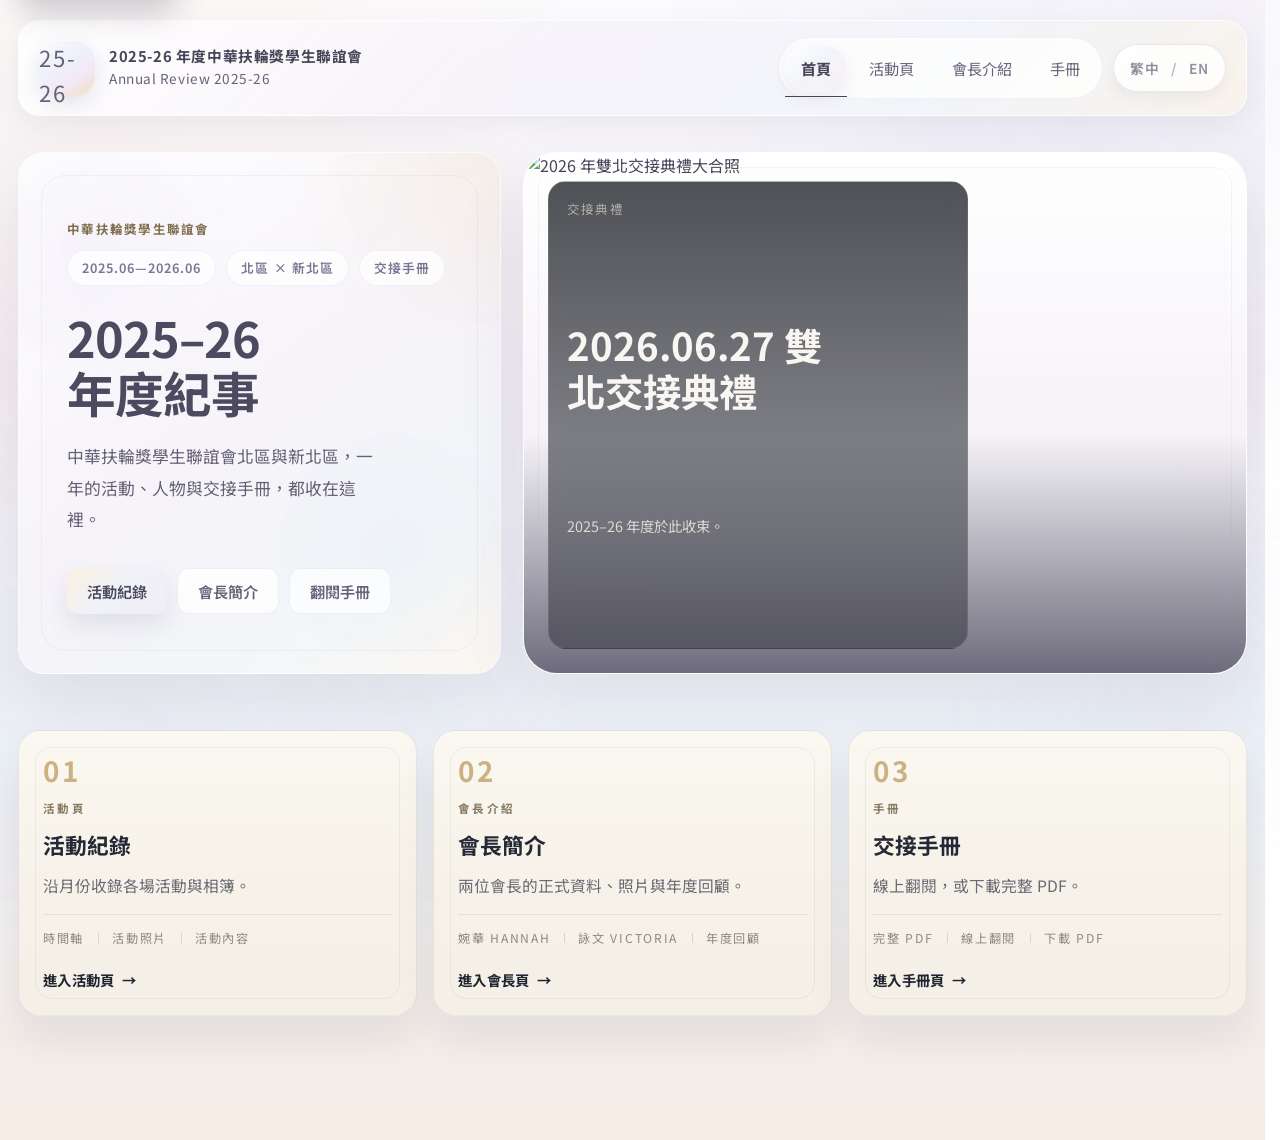
==== rotary-25-26/index.html @ 8c2d4985 "Unify Rotary site typography" ====
<!doctype html>
<html lang="zh-Hant">
  <head>
    <meta charset="utf-8" />
    <!-- Google tag (gtag.js) -->
    <script async src="https://www.googletagmanager.com/gtag/js?id=G-W4T1NHPQ9T"></script>
    <script>
      window.dataLayer = window.dataLayer || [];
      function gtag() {
        dataLayer.push(arguments);
      }
      gtag("js", new Date());
      gtag("config", "G-W4T1NHPQ9T");
    </script>
    <meta name="viewport" content="width=device-width, initial-scale=1" />
    <meta name="theme-color" content="#f7f4fe" />
    <title data-i18n="meta.home.title">25-26 年度紀事｜首頁</title>
    <meta
      name="description"
      content="收錄 2025-26 年度活動、會長資料與交接典禮手冊。"
      data-i18n-attr="content:meta.home.description"
    />
    <link rel="canonical" href="https://victoriac1122.github.io/rotary-25-26/" />
    <link rel="icon" type="image/png" sizes="64x64" href="../favicon/favicon64.png" />
    <meta property="og:type" content="website" />
    <meta property="og:title" content="2025-26 年度中華扶輪獎學生聯誼會" />
    <meta property="og:description" content="收錄 2025-26 年度活動、會長資料與交接典禮手冊。" />
    <meta property="og:url" content="https://victoriac1122.github.io/rotary-25-26/" />
    <meta property="og:image" content="https://victoriac1122.github.io/rotary-25-26/assets/photos/june-2026-handover-group-photo.jpg" />
    <meta property="og:image:alt" content="2026 年雙北交接典禮大合照" />
    <meta name="twitter:card" content="summary_large_image" />
    <link rel="preconnect" href="https://fonts.googleapis.com" />
    <link rel="preconnect" href="https://fonts.gstatic.com" crossorigin />
    <link
      href="https://fonts.googleapis.com/css2?family=Noto+Sans+TC:wght@400;500;600;700;800&amp;display=swap"
      rel="stylesheet"
    />
    <link rel="stylesheet" href="styles.css" />
  </head>
  <body class="page-home">
    <a class="skip-link" href="#top" data-i18n="common.skipLink">直接前往主要內容</a>
    <div class="page-aura page-aura-left" aria-hidden="true"></div>
    <div class="page-aura page-aura-right" aria-hidden="true"></div>
    <div class="page-gridline" aria-hidden="true"></div>

    <div class="page-shell">
      <header class="topbar">
        <a class="brand" href="index.html">
          <span class="brand-mark">25-26</span>
          <span class="brand-copy brand-copy--home">
            <strong data-i18n="home.brand.title">2025-26 年度中華扶輪獎學生聯誼會</strong>
            <span data-i18n="home.brand.subtitle">Annual Review 2025-26</span>
          </span>
        </a>

        <div class="topbar-actions">
          <nav class="topbar-nav" aria-label="頁面導覽" data-i18n-attr="aria-label:common.nav.aria">
            <a href="index.html" aria-current="page" data-i18n="common.nav.home">首頁</a>
            <a href="activities/" data-i18n="common.nav.activities">活動頁</a>
            <a href="leaders/" data-i18n="common.nav.leaders">會長介紹</a>
            <a href="handbook/" data-i18n="common.nav.handbook">手冊</a>
          </nav>

          <button class="lang-toggle" type="button" data-language-toggle>
            <span class="lang-toggle-option" data-language-option="zh-TW" data-i18n="common.language.zhShort">
              繁中
            </span>
            <span class="lang-toggle-divider" aria-hidden="true">/</span>
            <span class="lang-toggle-option" data-language-option="en" data-i18n="common.language.enShort">
              EN
            </span>
          </button>
        </div>
      </header>

      <main id="top" class="page-main" tabindex="-1">
        <section class="hero hero--home">
          <div class="hero-copy">
            <p class="eyebrow" data-i18n="home.hero.eyebrow">中華扶輪獎學生聯誼會</p>
            <div class="home-hero-meta" aria-label="首頁摘要" data-i18n-attr="aria-label:home.hero.metaAria">
              <span data-i18n="home.hero.meta.range">2025.06—2026.06</span>
              <span data-i18n="home.hero.meta.pages">北區 × 新北區</span>
              <span data-i18n="home.hero.meta.handbook">交接手冊</span>
            </div>
            <h1 data-i18n="home.hero.title">2025–26 年度紀事</h1>
            <p class="hero-text" data-i18n-html="home.hero.textHtml">
              中華扶輪獎學生聯誼會北區與新北區，一年的活動、人物與交接手冊，都收在這裡。
            </p>

            <div class="hero-actions" aria-label="快速入口" data-i18n-attr="aria-label:home.hero.actionsAria">
              <a class="hero-action hero-action-primary" href="activities/" data-i18n="home.hero.actions.primary">
                活動紀錄
              </a>
              <a class="hero-action hero-action-secondary" href="leaders/" data-i18n="home.hero.actions.secondary">
                會長簡介
              </a>
              <a class="hero-action hero-action-secondary" href="handbook/" data-i18n="home.hero.actions.handbook">
                翻閱手冊
              </a>
            </div>
          </div>

          <div class="home-feature">
            <div class="page-feature-card home-feature-card">
              <div class="home-feature-links" aria-label="首頁入口" data-i18n-attr="aria-label:home.feature.navAria">
                <a href="activities/" data-i18n="home.feature.activities">活動紀錄</a>
                <a href="leaders/" data-i18n="home.feature.leaders">會長簡介</a>
                <a href="handbook/" data-i18n="home.feature.handbook">交接手冊</a>
              </div>
              <img
                src="assets/photos/june-2026-handover-group-photo.jpg"
                width="1800"
                height="1199"
                alt="2026 年雙北交接典禮大合照"
                data-i18n-attr="alt:home.feature.alt"
                fetchpriority="high"
                decoding="async"
              />
              <div class="page-feature-copy home-feature-copy">
                <span data-i18n="home.feature.label">交接典禮</span>
                <strong data-i18n="home.feature.title">2026.06.27 雙北交接典禮</strong>
                <p data-i18n="home.feature.text">2025–26 年度於此收束。</p>
              </div>
            </div>
          </div>
        </section>

        <section
          class="portal-section portal-section--home"
          aria-label="首頁主要入口"
          data-i18n-attr="aria-label:home.portal.aria"
        >
          <div class="portal-grid">
            <a class="portal-card portal-card--home-minimal" href="activities/">
              <div class="portal-body">
                <span class="portal-index" aria-hidden="true">01</span>
                <span class="portal-kicker" data-i18n="home.portal.activities.kicker">活動頁</span>
                <h2 class="portal-title" data-i18n="home.portal.activities.title">活動紀錄</h2>
                <p data-i18n="home.portal.activities.body">沿月份收錄各場活動與相簿。</p>
                <div class="portal-meta">
                  <span data-i18n="home.portal.activities.metaTimeline">時間軸</span>
                  <span data-i18n="home.portal.activities.metaPhotos">活動照片</span>
                  <span data-i18n="home.portal.activities.metaMobile">活動內容</span>
                </div>
                <span class="portal-cta" data-i18n="home.portal.activities.cta">進入活動頁</span>
              </div>
            </a>

            <a class="portal-card portal-card--home-minimal" href="leaders/">
              <div class="portal-body">
                <span class="portal-index" aria-hidden="true">02</span>
                <span class="portal-kicker" data-i18n="home.portal.leaders.kicker">會長介紹</span>
                <h2 class="portal-title" data-i18n="home.portal.leaders.title">會長簡介</h2>
                <p data-i18n="home.portal.leaders.body">兩位會長的正式資料、照片與年度回顧。</p>
                <div class="portal-meta">
                  <span data-i18n="home.portal.leaders.metaHannah">婉華 Hannah</span>
                  <span data-i18n="home.portal.leaders.metaVictoria">詠文 Victoria</span>
                  <span data-i18n="home.portal.leaders.metaReview">年度回顧</span>
                </div>
                <span class="portal-cta" data-i18n="home.portal.leaders.cta">進入會長頁</span>
              </div>
            </a>

            <a class="portal-card portal-card--home-minimal" href="handbook/">
              <div class="portal-body">
                <span class="portal-index" aria-hidden="true">03</span>
                <span class="portal-kicker" data-i18n="home.portal.handbook.kicker">手冊</span>
                <h2 class="portal-title" data-i18n="home.portal.handbook.title">交接手冊</h2>
                <p data-i18n="home.portal.handbook.body">線上翻閱，或下載完整 PDF。</p>
                <div class="portal-meta">
                  <span data-i18n="home.portal.handbook.metaPdf">完整 PDF</span>
                  <span data-i18n="home.portal.handbook.metaView">線上翻閱</span>
                  <span data-i18n="home.portal.handbook.metaDownload">下載 PDF</span>
                </div>
                <span class="portal-cta" data-i18n="home.portal.handbook.cta">進入手冊頁</span>
              </div>
            </a>
          </div>
        </section>
      </main>
    </div>

    <script src="i18n-data.js"></script>
    <script src="i18n.js"></script>
  </body>
</html>
---- rotary-25-26/styles.css ----
:root {
  --bg: #f7f4f7;
  --bg-deep: #454153;
  --paper: #fbfafc;
  --paper-strong: #ffffff;
  --ink: #474457;
  --ink-soft: #67647a;
  --ink-faint: #777285;
  --line: rgba(83, 79, 109, 0.08);
  --line-strong: rgba(83, 79, 109, 0.14);
  --gold: #cfbb97;
  --gold-ink: #826f50;
  --gold-soft: rgba(207, 187, 151, 0.12);
  --navy: #8089b6;
  --pine: #c6cdea;
  --rose: #e4cfd7;
  --plum: #9f96c6;
  --plum-soft: rgba(159, 150, 198, 0.12);
  --shadow-xl: 0 28px 70px rgba(76, 72, 98, 0.1);
  --shadow-lg: 0 18px 40px rgba(76, 72, 98, 0.08);
  --shadow-md: 0 12px 24px rgba(76, 72, 98, 0.06);
  --shadow-hover: 0 22px 52px rgba(76, 72, 98, 0.12);
  --focus-ring: 0 0 0 3px rgba(255, 255, 255, 0.94), 0 0 0 6px rgba(159, 150, 198, 0.22);
  --radius-2xl: 34px;
  --radius-xl: 28px;
  --radius-lg: 22px;
  --radius-md: 16px;
  --content-width: min(1240px, calc(100vw - clamp(28px, 4vw, 72px)));
  --detail-accent: #c4b0db;
  --sage-soft: #edf4ff;
  --sage: #b9c8ee;
  --mist: #f6f0ff;
  --champagne: #faefdf;
  --champagne-strong: #e7d09e;
  --slate-soft: #ece8f6;
  --touch-target: 48px;
  --font-site: "Noto Sans TC", "PingFang TC", "Microsoft JhengHei", sans-serif;
}

*,
*::before,
*::after {
  box-sizing: border-box;
}

html {
  scroll-behavior: smooth;
  scroll-padding-top: 132px;
  -webkit-text-size-adjust: 100%;
  overflow-x: clip;
  scrollbar-gutter: stable;
}

body {
  margin: 0;
  font-family: var(--font-site);
  line-height: 1.6;
  color: var(--ink);
  background:
    radial-gradient(circle at 10% 12%, rgba(245, 223, 190, 0.2), transparent 28%),
    radial-gradient(circle at 82% 16%, rgba(218, 228, 246, 0.22), transparent 26%),
    radial-gradient(circle at 74% 76%, rgba(238, 220, 230, 0.14), transparent 28%),
    linear-gradient(180deg, #fcfbfd 0%, #f5f2f9 38%, #eff2f8 72%, #f8efe7 100%);
  min-height: 100vh;
  overflow-x: hidden;
  text-rendering: optimizeLegibility;
}

body::before {
  content: "";
  position: fixed;
  inset: 0;
  pointer-events: none;
  background:
    linear-gradient(rgba(255, 255, 255, 0.28), rgba(255, 255, 255, 0)),
    radial-gradient(circle at 18% 14%, rgba(255, 255, 255, 0.28), transparent 18%),
    radial-gradient(circle at 82% 18%, rgba(255, 247, 222, 0.18), transparent 18%),
    repeating-linear-gradient(
      90deg,
      rgba(255, 255, 255, 0) 0,
      rgba(255, 255, 255, 0) 87px,
      rgba(167, 158, 210, 0.028) 88px
    ),
    repeating-linear-gradient(
      0deg,
      rgba(255, 255, 255, 0) 0,
      rgba(255, 255, 255, 0) 119px,
      rgba(233, 209, 169, 0.02) 120px
    );
  mix-blend-mode: soft-light;
  opacity: 0.62;
}

body::after {
  content: "";
  position: fixed;
  inset: 0;
  pointer-events: none;
  background:
    radial-gradient(circle at 100% 0%, rgba(159, 150, 198, 0.08), transparent 42%),
    radial-gradient(circle at 0% 100%, rgba(230, 206, 216, 0.08), transparent 42%);
  opacity: 0.78;
}

body.modal-open {
  overflow: hidden;
}

body.page-home {
  background:
    radial-gradient(circle at 9% 8%, rgba(245, 225, 197, 0.18), transparent 30%),
    radial-gradient(circle at 82% 16%, rgba(209, 220, 245, 0.18), transparent 26%),
    linear-gradient(180deg, #fbf9fc 0%, #f3eff7 34%, #edf2f8 66%, #f6ece5 100%);
}

body.page-activities {
  background:
    radial-gradient(circle at 9% 8%, rgba(245, 225, 197, 0.18), transparent 30%),
    radial-gradient(circle at 82% 16%, rgba(209, 220, 245, 0.18), transparent 26%),
    linear-gradient(180deg, #fbf9fc 0%, #f3eff7 34%, #edf2f8 66%, #f6ece5 100%);
}

body.page-leaders {
  background:
    radial-gradient(circle at 12% 12%, rgba(245, 226, 198, 0.18), transparent 30%),
    radial-gradient(circle at 86% 18%, rgba(221, 214, 245, 0.18), transparent 28%),
    linear-gradient(180deg, #fcfbfd 0%, #f3f0f7 40%, #eef4f8 70%, #f7eee7 100%);
}

body.page-handbook {
  background:
    radial-gradient(circle at 12% 10%, rgba(244, 223, 191, 0.16), transparent 28%),
    radial-gradient(circle at 84% 16%, rgba(214, 224, 242, 0.18), transparent 26%),
    linear-gradient(180deg, #fcfbfc 0%, #f4f1f7 40%, #eef2f7 72%, #f6ede5 100%);
}

body.page-home .page-aura-left {
  background: radial-gradient(circle, rgba(233, 207, 174, 0.22), transparent 68%);
}

body.page-home .page-aura-right {
  background: radial-gradient(circle, rgba(194, 203, 235, 0.2), transparent 70%);
}

body.page-home::before {
  background:
    linear-gradient(rgba(255, 255, 255, 0.28), rgba(255, 255, 255, 0)),
    radial-gradient(circle at 18% 14%, rgba(255, 255, 255, 0.28), transparent 18%),
    radial-gradient(circle at 82% 18%, rgba(255, 247, 222, 0.18), transparent 18%),
    repeating-linear-gradient(
      90deg,
      rgba(255, 255, 255, 0) 0,
      rgba(255, 255, 255, 0) 87px,
      rgba(167, 158, 210, 0.028) 88px
    ),
    repeating-linear-gradient(
      0deg,
      rgba(255, 255, 255, 0) 0,
      rgba(255, 255, 255, 0) 119px,
      rgba(233, 209, 169, 0.02) 120px
    );
  opacity: 0.62;
}

body.page-home::after,
body.page-home .page-gridline {
  display: block;
}

body.page-activities .page-aura-left {
  background: radial-gradient(circle, rgba(233, 207, 174, 0.22), transparent 68%);
}

body.page-activities .page-aura-right {
  background: radial-gradient(circle, rgba(194, 203, 235, 0.2), transparent 70%);
}

body.page-leaders .page-aura-left {
  background: radial-gradient(circle, rgba(236, 212, 180, 0.22), transparent 68%);
}

body.page-leaders .page-aura-right {
  background: radial-gradient(circle, rgba(204, 198, 230, 0.2), transparent 70%);
}

body.page-handbook .page-aura-left {
  background: radial-gradient(circle, rgba(233, 211, 181, 0.2), transparent 68%);
}

body.page-handbook .page-aura-right {
  background: radial-gradient(circle, rgba(198, 205, 233, 0.18), transparent 70%);
}

img {
  display: block;
  width: 100%;
  height: auto;
}

a {
  color: inherit;
  text-decoration: none;
}

button,
input,
select,
textarea {
  font: inherit;
  color: inherit;
}

button,
a,
[role="button"] {
  touch-action: manipulation;
}

#archive,
#leaders,
#method {
  scroll-margin-top: 132px;
}

.page-aura,
.page-gridline {
  position: fixed;
  inset: auto;
  pointer-events: none;
  z-index: 0;
}

.page-aura {
  width: 36vw;
  height: 36vw;
  max-width: 540px;
  max-height: 540px;
  border-radius: 50%;
  filter: blur(26px);
  opacity: 0.38;
}

.page-aura-left {
  left: -10vw;
  top: 18vh;
  background: radial-gradient(circle, rgba(242, 214, 178, 0.34), transparent 68%);
}

.page-aura-right {
  right: -10vw;
  top: 52vh;
  background: radial-gradient(circle, rgba(198, 215, 255, 0.26), transparent 70%);
}

.page-gridline {
  inset: 0;
  background:
    linear-gradient(to right, rgba(157, 148, 196, 0.03) 1px, transparent 1px),
    linear-gradient(to bottom, rgba(229, 206, 165, 0.02) 1px, transparent 1px);
  background-size: 120px 120px;
  opacity: 0.11;
}

.page-shell {
  position: relative;
  z-index: 1;
  min-height: 100vh;
  padding: 20px 0 72px;
}

.spotlight-card,
.portal-card,
.leader-card,
.event-card,
.manual-panel,
.footnote-panel {
  content-visibility: auto;
  contain-intrinsic-size: 1px 320px;
}

.event-grid,
.timeline-shell,
.gallery-item,
.generated-plate,
.activity-block,
.info-card {
  contain: layout paint style;
}

.gallery-item,
.generated-plate,
.activity-block,
.info-card {
  content-visibility: auto;
}

.gallery-item,
.generated-plate {
  contain-intrinsic-size: 1px 420px;
}

.activity-block {
  contain-intrinsic-size: 1px 320px;
}

.info-card {
  contain-intrinsic-size: 1px 84px;
}

.page-main:focus {
  outline: none;
}

.skip-link {
  position: fixed;
  left: 16px;
  top: 16px;
  z-index: 60;
  display: inline-flex;
  align-items: center;
  min-height: var(--touch-target);
  padding: 0 18px;
  border-radius: 999px;
  background: rgba(90, 85, 114, 0.92);
  color: #fffdfb;
  box-shadow: 0 16px 30px rgba(61, 56, 86, 0.24);
  transform: translateY(-140%);
  transition: transform 180ms ease;
}

.skip-link:focus-visible {
  transform: translateY(0);
  outline: none;
  box-shadow: var(--focus-ring), 0 16px 30px rgba(61, 56, 86, 0.24);
}

.topbar,
.hero,
.spotlight-band,
.leaders-section,
.portal-section,
.manual-panel,
.archive-head,
.event-grid,
.footnote-panel {
  width: var(--content-width);
  margin: 0 auto;
}

.topbar {
  position: sticky;
  top: 18px;
  z-index: 12;
  display: flex;
  align-items: center;
  justify-content: space-between;
  gap: 22px;
  margin-bottom: 36px;
  padding: 16px 20px;
  border: 1px solid rgba(255, 255, 255, 0.76);
  border-radius: 999px;
  background:
    linear-gradient(135deg, rgba(255, 255, 255, 0.88), rgba(245, 242, 249, 0.84) 42%, rgba(241, 245, 249, 0.84) 74%, rgba(250, 243, 233, 0.86));
  backdrop-filter: blur(14px);
  box-shadow: 0 10px 26px rgba(76, 72, 98, 0.08);
  animation: rise-in 820ms ease both;
}

.topbar-actions {
  display: inline-flex;
  align-items: center;
  justify-content: flex-end;
  gap: 10px;
  flex: 1 1 auto;
}

.brand {
  display: inline-flex;
  align-items: center;
  gap: 14px;
  min-height: var(--touch-target);
  border-radius: 24px;
  transition: transform 180ms ease, box-shadow 180ms ease;
  -webkit-tap-highlight-color: transparent;
}

.brand:focus-visible {
  outline: none;
  box-shadow: var(--focus-ring);
}

.brand-mark {
  display: inline-grid;
  place-items: center;
  width: 56px;
  height: 56px;
  border-radius: 20px;
  background:
    linear-gradient(145deg, #fffafc 0%, #eef2fa 38%, #f2e9f6 68%, #f0dfc0 100%);
  color: #63607a;
  font-family: var(--font-site);
  font-size: 1.38rem;
  letter-spacing: 0.08em;
  box-shadow:
    inset 0 1px 0 rgba(255, 255, 255, 0.6),
    0 8px 20px rgba(88, 84, 114, 0.14);
}

.brand-copy {
  display: grid;
  gap: 3px;
}

.brand-copy strong {
  font-size: 1rem;
  letter-spacing: 0.08em;
  text-transform: uppercase;
}

.brand-copy--home strong {
  font-size: 0.92rem;
  line-height: 1.3;
  letter-spacing: 0.04em;
  text-transform: none;
}

.brand-copy--home span {
  letter-spacing: 0.04em;
}

.brand-copy span {
  color: var(--ink-faint);
  font-size: 0.85rem;
}

.topbar-nav {
  display: inline-flex;
  align-items: center;
  gap: 6px;
  padding: 6px;
  border: 1px solid rgba(125, 119, 157, 0.1);
  border-radius: 999px;
  background: rgba(255, 255, 255, 0.72);
  box-shadow: inset 0 1px 0 rgba(255, 255, 255, 0.58);
  color: var(--ink-soft);
  font-size: 0.95rem;
  white-space: nowrap;
}

.lang-toggle {
  display: inline-flex;
  align-items: center;
  justify-content: center;
  gap: 10px;
  min-height: var(--touch-target);
  padding: 0 14px;
  border: 1px solid rgba(125, 119, 157, 0.16);
  border-radius: 999px;
  background: rgba(255, 255, 255, 0.8);
  box-shadow:
    inset 0 1px 0 rgba(255, 255, 255, 0.6),
    0 6px 14px rgba(88, 84, 114, 0.08);
  color: var(--ink-soft);
  font-size: 0.86rem;
  font-weight: 600;
  letter-spacing: 0.06em;
  transition: transform 180ms ease, box-shadow 180ms ease, color 180ms ease, background 180ms ease;
  -webkit-tap-highlight-color: transparent;
}

.lang-toggle:focus-visible {
  outline: none;
  box-shadow: var(--focus-ring);
}

.lang-toggle-option {
  display: inline-flex;
  align-items: center;
  min-height: 30px;
  padding: 0 2px;
  border-radius: 999px;
  transition: color 180ms ease, opacity 180ms ease;
  opacity: 0.72;
}

.lang-toggle-option.is-current {
  color: var(--ink);
  opacity: 1;
}

.lang-toggle-divider {
  color: rgba(103, 96, 136, 0.52);
}

.topbar-nav a {
  position: relative;
  display: inline-flex;
  align-items: center;
  justify-content: center;
  min-height: var(--touch-target);
  padding: 11px 16px;
  border-radius: 999px;
  transition: color 180ms ease, transform 180ms ease;
  -webkit-tap-highlight-color: transparent;
}

.brand,
.topbar-nav a,
.lang-toggle,
.hero-action,
.filter-chip,
.portal-card,
.manual-preview,
.event-card,
.detail-close,
.detail-links a {
  touch-action: manipulation;
}

.topbar-nav a::after {
  content: "";
  position: absolute;
  left: 0;
  bottom: -5px;
  width: 100%;
  height: 1px;
  background: currentColor;
  transform: scaleX(0);
  transform-origin: left center;
  transition: transform 180ms ease;
}

.topbar-nav a:focus-visible {
  color: var(--ink);
  outline: none;
  box-shadow: var(--focus-ring);
}

.topbar-nav a:focus-visible::after {
  transform: scaleX(1);
}

.topbar-nav a[aria-current="page"] {
  background: linear-gradient(135deg, rgba(255, 255, 255, 0.98), rgba(242, 244, 250, 0.96), rgba(247, 239, 246, 0.92));
  color: var(--ink);
  font-weight: 700;
  box-shadow:
    0 8px 16px rgba(76, 72, 98, 0.08),
    inset 0 1px 0 rgba(255, 255, 255, 0.66);
}

.topbar-nav a[aria-current="page"]::after {
  transform: scaleX(1);
}

body.page-home .topbar {
  border-color: rgba(255, 255, 255, 0.76);
  border-radius: 22px;
  background:
    linear-gradient(135deg, rgba(255, 255, 255, 0.88), rgba(245, 242, 249, 0.84) 42%, rgba(241, 245, 249, 0.84) 74%, rgba(250, 243, 233, 0.86));
  box-shadow: 0 10px 26px rgba(76, 72, 98, 0.08);
}

body.page-home .brand-mark {
  background:
    linear-gradient(145deg, #fffafc 0%, #eef2fa 38%, #f2e9f6 68%, #f0dfc0 100%);
  color: #63607a;
  box-shadow:
    inset 0 1px 0 rgba(255, 255, 255, 0.6),
    0 8px 20px rgba(88, 84, 114, 0.14);
}

body.page-home .brand-copy strong,
body.page-home .topbar-nav a[aria-current="page"],
body.page-home .lang-toggle-option.is-current {
  color: var(--ink);
}

body.page-home .brand-copy span,
body.page-home .topbar-nav,
body.page-home .topbar-nav a,
body.page-home .lang-toggle,
body.page-home .lang-toggle-option {
  color: var(--ink-soft);
}

body.page-home .topbar-nav {
  border-color: rgba(125, 119, 157, 0.1);
  background: rgba(255, 255, 255, 0.72);
  box-shadow: inset 0 1px 0 rgba(255, 255, 255, 0.58);
}

body.page-home .topbar-nav a[aria-current="page"] {
  background: linear-gradient(135deg, rgba(255, 255, 255, 0.98), rgba(242, 244, 250, 0.96), rgba(247, 239, 246, 0.92));
  box-shadow:
    0 8px 16px rgba(76, 72, 98, 0.08),
    inset 0 1px 0 rgba(255, 255, 255, 0.66);
}

body.page-home .topbar-nav a::after {
  background: currentColor;
}

body.page-home .lang-toggle {
  border-color: rgba(125, 119, 157, 0.16);
  background: rgba(255, 255, 255, 0.8);
  box-shadow:
    inset 0 1px 0 rgba(255, 255, 255, 0.6),
    0 6px 14px rgba(88, 84, 114, 0.08);
}

.hero {
  display: grid;
  grid-template-columns: minmax(0, 1.06fr) minmax(360px, 0.94fr);
  gap: 28px;
  align-items: stretch;
  margin-bottom: 56px;
}

.hero--home {
  grid-template-columns: minmax(0, 0.92fr) minmax(400px, 1.08fr);
  gap: 30px;
  align-items: stretch;
}

body.page-home .hero--home {
  grid-template-columns: minmax(0, 0.8fr) minmax(420px, 1.2fr);
  gap: 22px;
}

.hero-copy,
.hero-collage,
.timeline-shell,
.footnote-panel,
.detail-panel {
  border: 1px solid rgba(255, 255, 255, 0.6);
  box-shadow: var(--shadow-xl);
}

.hero-copy {
  position: relative;
  overflow: hidden;
  padding: 38px;
  border-radius: var(--radius-2xl);
  background:
    radial-gradient(circle at top right, rgba(241, 224, 196, 0.32), transparent 30%),
    radial-gradient(circle at 14% 18%, rgba(231, 224, 243, 0.3), transparent 26%),
    radial-gradient(circle at 78% 76%, rgba(221, 231, 242, 0.24), transparent 28%),
    linear-gradient(145deg, rgba(255, 255, 255, 0.98), rgba(246, 243, 249, 0.97) 48%, rgba(243, 246, 249, 0.97) 78%, rgba(252, 247, 241, 0.98));
  color: var(--ink);
  animation: rise-in 900ms ease both;
}

.hero-copy::before {
  content: "";
  position: absolute;
  inset: 22px;
  border: 1px solid rgba(149, 141, 178, 0.1);
  border-radius: calc(var(--radius-2xl) - 10px);
  pointer-events: none;
}

.eyebrow {
  margin: 0 0 10px;
  color: var(--gold-ink);
  font-size: 0.78rem;
  font-weight: 700;
  letter-spacing: 0.18em;
  text-transform: uppercase;
}

.hero h1,
.archive-head .archive-title,
.footnote-panel h3,
.detail-section-head h3,
.detail-meta h2 {
  margin: 0;
  font-family: var(--font-site);
  font-weight: 700;
  line-height: 1.2;
}

.hero h1 {
  max-width: 12ch;
  font-size: clamp(2.3rem, 4vw, 4.45rem);
  color: #4d495f;
  letter-spacing: 0.01em;
  text-wrap: balance;
}

.hero-text {
  max-width: 64ch;
  margin: 20px 0 0;
  color: rgba(85, 81, 103, 0.9);
  font-size: clamp(0.99rem, 0.4vw + 0.94rem, 1.05rem);
  line-height: 1.88;
}

.home-hero-meta {
  display: flex;
  flex-wrap: wrap;
  gap: 10px;
  margin: 0 0 24px;
}

.home-hero-meta span {
  display: inline-flex;
  align-items: center;
  min-height: 36px;
  padding: 0 14px;
  border: 1px solid rgba(149, 141, 178, 0.1);
  border-radius: 999px;
  background: rgba(255, 255, 255, 0.74);
  color: rgba(106, 97, 131, 0.88);
  font-size: 0.8rem;
  font-weight: 600;
  letter-spacing: 0.08em;
}

body.page-home .hero-copy {
  display: grid;
  align-content: center;
  min-height: 100%;
  padding: 54px 48px 46px;
  border-radius: 26px;
  border-color: rgba(255, 255, 255, 0.6);
  background:
    radial-gradient(circle at top right, rgba(241, 224, 196, 0.32), transparent 30%),
    radial-gradient(circle at 14% 18%, rgba(231, 224, 243, 0.3), transparent 26%),
    radial-gradient(circle at 78% 76%, rgba(221, 231, 242, 0.24), transparent 28%),
    linear-gradient(145deg, rgba(255, 255, 255, 0.98), rgba(246, 243, 249, 0.97) 48%, rgba(243, 246, 249, 0.97) 78%, rgba(252, 247, 241, 0.98));
  box-shadow: var(--shadow-xl);
  color: var(--ink);
}

body.page-home .hero-copy::before {
  inset: 22px;
  border-color: rgba(149, 141, 178, 0.1);
}

body.page-home .hero h1 {
  max-width: 7ch;
  color: #4d495f;
  font-size: clamp(2.45rem, 3.8vw, 4rem);
  font-weight: 700;
  line-height: 1.12;
  letter-spacing: -0.02em;
}

body.page-home .hero-text {
  max-width: 34ch;
  margin-top: 22px;
  color: rgba(85, 81, 103, 0.9);
  font-size: clamp(0.99rem, 0.4vw + 0.94rem, 1.05rem);
  line-height: 1.88;
}

body.page-home .hero-actions {
  margin-top: 32px;
  gap: 10px;
  align-items: center;
}

body.page-home .eyebrow {
  color: var(--gold-ink);
  font-size: 0.78rem;
  letter-spacing: 0.18em;
}

body.page-home .home-hero-meta {
  gap: 10px;
  margin-bottom: 24px;
  padding: 0;
  border: 0;
}

body.page-home .home-hero-meta span {
  min-height: 36px;
  padding: 0 14px;
  border: 1px solid rgba(149, 141, 178, 0.1);
  border-radius: 999px;
  background: rgba(255, 255, 255, 0.74);
  color: rgba(106, 97, 131, 0.88);
  font-size: 0.8rem;
  font-weight: 600;
  letter-spacing: 0.08em;
}

body.page-home .home-hero-meta span + span {
  margin-left: 0;
}

body.page-home .home-hero-meta span + span::before {
  display: none;
}

body.page-home .hero-action {
  min-height: 46px;
  padding: 0 20px;
  border-radius: 12px;
  font-size: 0.95rem;
  font-weight: 600;
}

body.page-home .hero-action-primary {
  background: linear-gradient(135deg, rgba(249, 240, 224, 0.98), rgba(239, 242, 249, 0.96), rgba(243, 236, 245, 0.96));
  color: #4c485d;
  box-shadow: 0 12px 24px rgba(93, 89, 118, 0.14);
}

body.page-home .hero-action-secondary {
  border-color: rgba(149, 141, 178, 0.14);
  background: rgba(255, 255, 255, 0.76);
  color: var(--ink-soft);
}

body.page-home .hero-action-secondary:focus-visible {
  border-color: rgba(169, 156, 211, 0.32);
  background: rgba(255, 255, 255, 0.88);
}

.hero-ledger {
  display: grid;
  grid-template-columns: repeat(3, minmax(0, 1fr));
  gap: 12px;
  margin: 0 0 24px;
}

.hero-ledger-item {
  position: relative;
  display: grid;
  gap: 8px;
  padding: 16px 18px;
  border: 1px solid rgba(149, 141, 178, 0.1);
  border-radius: 22px;
  background:
    linear-gradient(180deg, rgba(255, 255, 255, 0.86), rgba(246, 243, 249, 0.8), rgba(246, 248, 250, 0.76));
  box-shadow:
    inset 0 1px 0 rgba(255, 255, 255, 0.62),
    0 10px 20px rgba(76, 72, 98, 0.05);
}

.hero-ledger-item::before {
  content: "";
  position: absolute;
  inset: 0 auto 0 0;
  width: 3px;
  border-radius: 22px 0 0 22px;
  background: linear-gradient(180deg, rgba(205, 187, 150, 0.82), rgba(161, 151, 194, 0.3), rgba(190, 212, 233, 0.26));
  opacity: 0.7;
}

.hero-ledger-item span {
  padding-left: 2px;
  color: rgba(114, 106, 137, 0.72);
  font-size: 0.72rem;
  font-weight: 700;
  letter-spacing: 0.18em;
  text-transform: uppercase;
}

.hero-ledger-item strong {
  color: #605b7c;
  font-family: var(--font-site);
  font-size: 1.46rem;
  font-weight: 700;
  letter-spacing: 0.03em;
}

.hero-actions {
  display: flex;
  flex-wrap: wrap;
  gap: 12px;
  margin-top: 26px;
}

.hero-action {
  display: inline-flex;
  align-items: center;
  justify-content: center;
  min-height: max(50px, var(--touch-target));
  padding: 0 18px;
  border-radius: 999px;
  transition:
    transform 180ms ease,
    border-color 180ms ease,
    background 180ms ease,
    color 180ms ease,
    box-shadow 180ms ease;
  -webkit-tap-highlight-color: transparent;
}

.hero-action:focus-visible {
  outline: none;
  box-shadow: var(--focus-ring);
}

.hero-action-primary {
  background: linear-gradient(135deg, rgba(249, 240, 224, 0.98), rgba(239, 242, 249, 0.96), rgba(243, 236, 245, 0.96));
  color: #4c485d;
  box-shadow: 0 12px 24px rgba(93, 89, 118, 0.14);
}

.hero-action-secondary {
  border: 1px solid rgba(149, 141, 178, 0.14);
  background: rgba(255, 255, 255, 0.76);
  color: var(--ink-soft);
  cursor: pointer;
}

.hero-action-secondary:focus-visible {
  border-color: rgba(169, 156, 211, 0.32);
  background: rgba(255, 255, 255, 0.88);
}

.hero-stats {
  display: grid;
  grid-template-columns: repeat(3, minmax(0, 1fr));
  gap: 14px;
  margin-top: 30px;
}

.stat-card {
  padding: 18px;
  border: 1px solid rgba(149, 141, 178, 0.1);
  border-radius: 22px;
  background: rgba(255, 255, 255, 0.74);
  backdrop-filter: blur(10px);
}

.stat-card strong {
  display: block;
  margin-bottom: 5px;
  color: #5f5a79;
  font-family: var(--font-site);
  font-size: clamp(2.05rem, 4vw, 2.5rem);
  font-weight: 700;
  line-height: 1;
}

.stat-card span {
  color: rgba(104, 92, 105, 0.82);
  font-size: 0.88rem;
}

.stat-card--wide strong {
  letter-spacing: 0.02em;
}

.method-strip {
  display: flex;
  flex-wrap: wrap;
  gap: 10px;
  align-items: center;
  margin-top: 30px;
  padding: 17px 18px;
  border-radius: 22px;
  background: rgba(255, 255, 255, 0.66);
  color: rgba(84, 78, 106, 0.92);
}

.method-strip span {
  color: rgba(116, 107, 142, 0.72);
  font-size: 0.88rem;
}

.method-strip strong {
  padding: 7px 12px;
  border: 1px solid rgba(157, 147, 194, 0.14);
  border-radius: 999px;
  background: rgba(251, 248, 255, 0.94);
  font-size: 0.88rem;
  font-weight: 500;
}

.hero-signature {
  display: grid;
  gap: 8px;
  margin-top: 28px;
  padding-top: 22px;
  border-top: 1px solid rgba(157, 147, 194, 0.14);
}

.hero-signature span {
  color: rgba(118, 109, 142, 0.68);
  font-size: 0.8rem;
  letter-spacing: 0.16em;
  text-transform: uppercase;
}

.hero-signature strong {
  color: #625d7d;
  font-family: var(--font-site);
  font-size: 1.65rem;
  letter-spacing: 0.03em;
}

.hero-signature p {
  margin: 0;
  max-width: 58ch;
  color: rgba(100, 96, 124, 0.86);
  line-height: 1.85;
}

body.page-leaders .hero {
  grid-template-columns: minmax(0, 1.12fr) minmax(340px, 0.88fr);
  gap: 24px;
}

body.page-leaders .hero-copy {
  padding: 34px 34px 32px;
}

body.page-leaders .hero-ledger {
  gap: 10px;
  margin-bottom: 20px;
}

body.page-leaders .hero-ledger-item {
  min-height: 0;
  padding: 14px 16px;
}

body.page-leaders .hero-ledger-item strong {
  font-size: clamp(1.18rem, 1.5vw, 1.42rem);
  line-height: 1.24;
}

body.page-leaders .hero-title--leaders {
  max-width: none;
  font-size: clamp(2.35rem, 4vw, 4.15rem);
  line-height: 1.08;
  letter-spacing: -0.01em;
}

body.page-leaders .hero-title--leaders span {
  display: block;
  text-wrap: balance;
}

body.page-leaders .hero-title--leaders span + span {
  margin-top: 6px;
}

body.page-leaders .hero-text {
  max-width: 56ch;
  margin-top: 18px;
  font-size: 1rem;
  line-height: 1.88;
}

body.page-leaders .hero-actions {
  margin-top: 22px;
}

body.page-leaders .method-strip {
  margin-top: 24px;
}

body.page-leaders .hero-signature {
  margin-top: 24px;
  padding-top: 18px;
}

body.page-leaders .page-feature-card {
  min-height: 100%;
}

body.page-leaders .page-feature-card img {
  min-height: 100%;
  object-position: 56% 20%;
}

body.page-handbook .hero {
  grid-template-columns: minmax(0, 1.02fr) minmax(340px, 0.98fr);
  gap: 24px;
}

body.page-handbook .hero-copy {
  padding: 34px 34px 32px;
}

body.page-handbook .hero-ledger {
  gap: 10px;
  margin-bottom: 20px;
}

body.page-handbook .hero-ledger-item {
  min-height: 0;
  padding: 14px 16px;
}

body.page-handbook .hero-ledger-item strong {
  font-size: clamp(1.18rem, 1.5vw, 1.42rem);
  line-height: 1.24;
}

body.page-handbook .hero h1 {
  max-width: 10ch;
  font-size: clamp(2.15rem, 3.6vw, 3.62rem);
}

body.page-handbook .hero-text {
  max-width: 60ch;
  margin-top: 18px;
  line-height: 1.88;
}

body.page-handbook .hero-actions {
  margin-top: 24px;
}

body.page-handbook .page-feature-card img {
  min-height: 100%;
  object-position: center top;
}

body.page-handbook .page-feature-copy p {
  max-width: 26ch;
}

body.page-leaders .page-feature-copy {
  left: 22px;
  right: 22px;
  bottom: 20px;
}

body.page-leaders .page-feature-copy strong {
  font-size: clamp(1.75rem, 2.5vw, 2.45rem);
}

body.page-leaders .page-feature-copy p {
  max-width: 28ch;
}

body.page-activities .hero {
  width: min(980px, calc(100vw - clamp(28px, 4vw, 72px)));
  grid-template-columns: 1fr;
  gap: 0;
  margin-bottom: 42px;
}

body.page-activities .hero-copy {
  padding: 30px 32px 28px;
}

body.page-activities .hero-copy::before {
  inset: 18px;
}

body.page-activities .hero-ledger {
  gap: 10px;
  margin-bottom: 20px;
}

body.page-activities .hero-ledger-item {
  min-height: 0;
  padding: 14px 16px;
}

body.page-activities .hero-ledger-item strong {
  font-size: clamp(1.18rem, 1.6vw, 1.42rem);
  line-height: 1.24;
}

body.page-activities .hero h1 {
  max-width: 10ch;
  font-size: clamp(1.96rem, 3.2vw, 3.18rem);
}

body.page-activities .hero-text {
  max-width: 60ch;
  margin-top: 16px;
  line-height: 1.82;
}

body.page-activities .hero-actions {
  margin-top: 22px;
}

body.page-activities .hero-stats {
  gap: 10px;
  margin-top: 22px;
}

body.page-activities .stat-card {
  min-height: 0;
  padding: 16px;
}

body.page-activities .stat-card strong {
  font-size: clamp(1.75rem, 3vw, 2.18rem);
}

body.page-activities .method-strip {
  margin-top: 20px;
  padding: 14px 16px;
  gap: 8px;
}

body.page-activities .method-strip strong {
  padding: 6px 10px;
  font-size: 0.84rem;
}

body.page-activities .hero-signature {
  display: flex;
  flex-wrap: wrap;
  align-items: baseline;
  gap: 8px 14px;
  margin-top: 18px;
  padding-top: 16px;
}

body.page-activities .hero-signature span {
  width: 100%;
  font-size: 0.74rem;
}

body.page-activities .hero-signature strong {
  font-size: 1.16rem;
}

body.page-activities .hero-signature p {
  flex: 1 1 320px;
  max-width: none;
  font-size: 0.95rem;
  line-height: 1.72;
}

.spotlight-band {
  display: grid;
  grid-template-columns: repeat(3, minmax(0, 1fr));
  gap: 18px;
  margin: -18px auto 52px;
  animation: rise-in 1s ease both;
}

.spotlight-band--compact {
  margin-top: 0;
}

.spotlight-card {
  position: relative;
  display: grid;
  gap: 10px;
  min-height: 196px;
  padding: 24px 24px 22px;
  border: 1px solid rgba(255, 255, 255, 0.76);
  border-radius: 26px;
  background:
    linear-gradient(180deg, rgba(255, 255, 255, 0.97), rgba(244, 241, 255, 0.94), rgba(247, 250, 255, 0.92));
  box-shadow: var(--shadow-lg);
  overflow: hidden;
}

.spotlight-card::before {
  content: "";
  position: absolute;
  inset: 14px;
  border: 1px solid rgba(157, 147, 194, 0.1);
  border-radius: 18px;
  pointer-events: none;
}

.spotlight-card::after {
  content: "";
  position: absolute;
  right: -48px;
  top: -46px;
  width: 160px;
  height: 160px;
  border-radius: 50%;
  background: radial-gradient(circle, rgba(176, 168, 222, 0.16), transparent 70%);
}

.spotlight-index {
  position: relative;
  z-index: 1;
  color: rgba(184, 154, 103, 0.74);
  font-family: var(--font-site);
  font-size: 2rem;
  font-weight: 700;
  letter-spacing: 0.08em;
}

.spotlight-card h3 {
  position: relative;
  z-index: 1;
  margin: 0;
  font-family: var(--font-site);
  font-size: 1.34rem;
  line-height: 1.32;
  text-wrap: balance;
}

.spotlight-card p {
  position: relative;
  z-index: 1;
  margin: 0;
  color: var(--ink-soft);
  line-height: 1.86;
}

.hero-collage {
  display: grid;
  grid-template-columns: minmax(0, 1.15fr) minmax(0, 0.85fr);
  grid-template-rows: minmax(220px, 1fr) minmax(220px, 1fr) auto;
  gap: 18px;
  padding: 18px;
  border-radius: var(--radius-2xl);
  background:
    linear-gradient(180deg, rgba(255, 255, 255, 0.98), rgba(246, 243, 248, 0.95), rgba(245, 247, 249, 0.93));
  animation: rise-in 980ms ease both;
}

.home-feature {
  display: grid;
  min-height: 100%;
}

.home-feature-card {
  min-height: 100%;
  border-radius: 26px;
  border-color: rgba(31, 36, 47, 0.08);
  background:
    linear-gradient(180deg, rgba(14, 20, 29, 0.18), rgba(14, 20, 29, 0.04));
  box-shadow: 0 30px 64px rgba(25, 29, 37, 0.14);
}

.home-feature-card img {
  min-height: 640px;
  object-fit: cover;
  object-position: center 38%;
}

.home-feature-card::after {
  height: 56%;
  background:
    linear-gradient(180deg, rgba(11, 14, 19, 0.1) 0%, rgba(11, 14, 19, 0.06) 24%, rgba(11, 14, 19, 0.9) 100%);
}

.home-feature-links {
  display: none;
}

.home-feature-links a {
  display: inline-flex;
  align-items: center;
  min-height: 34px;
  padding: 0 13px;
  border: 1px solid rgba(255, 255, 255, 0.14);
  border-radius: 12px;
  background: rgba(13, 18, 26, 0.42);
  color: rgba(255, 248, 240, 0.86);
  font-size: 0.76rem;
  font-weight: 600;
  letter-spacing: 0.14em;
  backdrop-filter: blur(14px);
  transition: background 180ms ease, transform 180ms ease;
}

.home-feature-links a:focus-visible {
  outline: none;
  box-shadow: var(--focus-ring);
}

.home-feature-copy {
  top: 28px;
  left: 28px;
  right: 28px;
  bottom: auto;
  gap: 12px;
  max-width: 420px;
  padding: 18px 18px 16px;
  border: 1px solid rgba(255, 255, 255, 0.1);
  border-radius: 18px;
  background: linear-gradient(180deg, rgba(10, 14, 21, 0.72), rgba(10, 14, 21, 0.34));
  backdrop-filter: blur(10px);
}

.home-feature-copy span {
  color: rgba(250, 241, 228, 0.78);
  font-size: 0.72rem;
  letter-spacing: 0.24em;
}

.home-feature-copy strong {
  max-width: 12ch;
  font-size: clamp(2.1rem, 2.8vw, 3.05rem);
  line-height: 1.16;
}

.home-feature-copy p {
  max-width: 22ch;
  color: rgba(255, 248, 240, 0.76);
  font-size: 0.9rem;
  line-height: 1.72;
}

.portal-section {
  display: grid;
  gap: 24px;
  margin-bottom: 52px;
  animation: rise-in 1.04s ease both;
}

.portal-section--home {
  margin-top: 2px;
}

.portal-copy {
  display: grid;
  gap: 8px;
}

.portal-section h2 {
  margin: 0;
  font-family: var(--font-site);
  font-size: clamp(2rem, 3.2vw, 3rem);
  line-height: 1.2;
}

.portal-intro {
  max-width: 68ch;
  margin: 0;
  color: var(--ink-soft);
  line-height: 1.85;
}

.portal-grid {
  display: grid;
  grid-template-columns: repeat(3, minmax(0, 1fr));
  gap: 24px;
}

body.page-home .portal-grid {
  grid-template-columns: repeat(3, minmax(0, 1fr));
  gap: 16px;
}

body.page-home .portal-card--home-minimal {
  min-height: 0;
  border-radius: 20px;
}

body.page-home .portal-card--home-minimal::before {
  inset: 18px;
  border-color: rgba(28, 33, 43, 0.06);
  border-radius: 14px;
}

body.page-home .portal-card--home-minimal .portal-body {
  gap: 14px;
  padding: 26px 24px 24px;
}

.manual-panel {
  display: grid;
  grid-template-columns: minmax(0, 1.02fr) minmax(320px, 0.72fr);
  gap: 24px;
  margin-bottom: 40px;
  padding: 28px 30px;
  border: 1px solid rgba(255, 255, 255, 0.66);
  border-radius: var(--radius-xl);
  background:
    linear-gradient(180deg, rgba(255, 255, 255, 0.98), rgba(246, 243, 248, 0.96), rgba(245, 247, 249, 0.95));
  box-shadow: var(--shadow-xl);
  animation: rise-in 1.1s ease both;
}

body.page-home .manual-panel {
  margin-top: 56px;
}

.manual-copy {
  display: grid;
  align-content: start;
  gap: 14px;
}

.manual-panel h2 {
  margin: 0;
  font-family: var(--font-site);
  font-size: clamp(2rem, 3vw, 2.9rem);
  line-height: 1.22;
}

.manual-intro {
  max-width: 64ch;
  margin: 0;
  color: var(--ink-soft);
  line-height: 1.88;
}

.manual-meta {
  display: flex;
  flex-wrap: wrap;
  gap: 10px;
}

.manual-meta span {
  display: inline-flex;
  align-items: center;
  min-height: 36px;
  padding: 0 14px;
  border: 1px solid rgba(149, 141, 178, 0.1);
  border-radius: 999px;
  background: rgba(255, 255, 255, 0.74);
  color: var(--ink-faint);
  font-size: 0.82rem;
  letter-spacing: 0.08em;
}

.manual-actions {
  display: flex;
  flex-wrap: wrap;
  gap: 12px;
  margin-top: 4px;
}

.manual-actions .hero-action {
  flex: 0 0 auto;
}

.manual-preview {
  position: relative;
  display: grid;
  overflow: hidden;
  border: 1px solid rgba(255, 255, 255, 0.62);
  border-radius: var(--radius-xl);
  background:
    linear-gradient(180deg, rgba(255, 255, 255, 0.98), rgba(245, 241, 255, 0.94), rgba(247, 250, 255, 0.93));
  box-shadow: 0 16px 34px rgba(76, 72, 98, 0.1);
  transition:
    transform 180ms ease,
    box-shadow 180ms ease,
    border-color 180ms ease;
}

.manual-preview:focus-visible {
  outline: none;
  box-shadow: var(--focus-ring), var(--shadow-hover);
}

.manual-preview img {
  min-height: 100%;
  object-fit: cover;
}

.manual-preview::after {
  content: "";
  position: absolute;
  inset: auto 0 0;
  height: 46%;
  background:
    linear-gradient(180deg, rgba(53, 45, 74, 0) 0%, rgba(53, 45, 74, 0.72) 100%);
}

.manual-preview-copy {
  position: absolute;
  left: 20px;
  right: 20px;
  bottom: 20px;
  z-index: 1;
  display: grid;
  gap: 8px;
  color: rgba(255, 252, 248, 0.96);
}

.manual-preview-copy span {
  font-size: 0.82rem;
  letter-spacing: 0.18em;
  text-transform: uppercase;
  opacity: 0.82;
}

.manual-preview-copy strong {
  font-family: var(--font-site);
  font-size: 1.52rem;
  line-height: 1.3;
}

.manual-preview-copy p {
  margin: 0;
  line-height: 1.7;
}

.manual-reader {
  margin-bottom: 44px;
  padding: clamp(26px, 3.2vw, 44px);
  border: 1px solid rgba(255, 255, 255, 0.7);
  border-radius: var(--radius-xl);
  background:
    linear-gradient(180deg, rgba(255, 255, 255, 0.98), rgba(246, 243, 248, 0.94), rgba(245, 247, 249, 0.94));
  box-shadow: var(--shadow-xl);
}

.manual-reader-header {
  display: grid;
  grid-template-columns: minmax(0, 1fr) minmax(220px, 0.56fr);
  align-items: end;
  gap: 20px;
  padding-bottom: 22px;
  border-bottom: 1px solid rgba(109, 102, 132, 0.12);
}

.manual-reader-header h2 {
  margin: 0;
  font-family: var(--font-site);
  font-size: clamp(1.8rem, 2.8vw, 2.65rem);
  line-height: 1.2;
}

.manual-reader-intro {
  max-width: 31ch;
  margin: 0;
  justify-self: end;
  color: var(--ink-soft);
  line-height: 1.76;
}

.manual-reader-pages {
  display: grid;
  grid-template-columns: repeat(2, minmax(0, 1fr));
  align-items: start;
  gap: clamp(18px, 2.8vw, 34px);
  width: min(100%, 1180px);
  margin: clamp(24px, 3vw, 36px) auto 0;
}

.manual-reader-page {
  min-width: 0;
  margin: 0;
  overflow: hidden;
  border: 1px solid rgba(94, 86, 116, 0.14);
  border-radius: 18px;
  background: rgba(255, 255, 255, 0.84);
  box-shadow: 0 16px 32px rgba(64, 57, 80, 0.1);
}

.manual-reader-page img {
  display: block;
  width: 100%;
  height: auto;
  background: rgba(244, 241, 247, 0.9);
}

@media (max-width: 820px) {
  .manual-reader {
    margin-bottom: 28px;
    padding: 22px 20px;
    border-radius: 22px;
  }

  .manual-reader-header {
    grid-template-columns: minmax(0, 1fr);
    align-items: start;
    gap: 10px;
    padding-bottom: 18px;
  }

  .manual-reader-header h2 {
    font-size: clamp(1.52rem, 6vw, 2rem);
  }

  .manual-reader-intro {
    justify-self: start;
    font-size: 0.9rem;
    line-height: 1.68;
  }

  .manual-reader-pages {
    grid-template-columns: minmax(0, 1fr);
    gap: 16px;
    width: min(100%, 560px);
    margin-top: 22px;
  }

  .manual-reader-page {
    border-radius: 15px;
  }
}

@media (max-width: 560px) {
  .manual-reader {
    padding: 20px 18px;
  }

  .manual-reader-pages {
    gap: 14px;
  }
}

.portal-card,
.page-feature-card {
  border: 1px solid rgba(255, 255, 255, 0.62);
  box-shadow: var(--shadow-xl);
}

.portal-card {
  position: relative;
  display: grid;
  height: 100%;
  overflow: hidden;
  border-radius: var(--radius-xl);
  background: linear-gradient(180deg, rgba(255, 255, 255, 0.98), rgba(246, 243, 248, 0.96), rgba(245, 247, 249, 0.95));
  isolation: isolate;
  transition:
    transform 180ms ease,
    box-shadow 180ms ease,
    border-color 180ms ease;
  will-change: transform;
}

.portal-card::before,
.leader-card::before,
.page-feature-card::before {
  content: "";
  position: absolute;
  inset: 14px;
  border: 1px solid rgba(157, 147, 194, 0.1);
  border-radius: calc(var(--radius-xl) - 10px);
  pointer-events: none;
  z-index: 1;
}

.portal-card:focus-visible {
  outline: none;
  box-shadow: var(--focus-ring), var(--shadow-hover);
}

.portal-media {
  position: relative;
  min-height: 250px;
  overflow: hidden;
}

.portal-media::after {
  content: "";
  position: absolute;
  inset: auto 0 0;
  height: 42%;
  background:
    linear-gradient(180deg, rgba(56, 48, 78, 0) 0%, rgba(56, 48, 78, 0.12) 100%);
}

.portal-media img {
  height: 100%;
  object-fit: cover;
  transition: transform 260ms ease;
}

.portal-body {
  display: grid;
  align-content: start;
  gap: 14px;
  padding: 24px;
}

.portal-index {
  color: rgba(220, 199, 160, 0.86);
  font-family: var(--font-site);
  font-size: 2rem;
  font-weight: 700;
  letter-spacing: 0.08em;
  line-height: 1;
}

.portal-kicker {
  color: var(--gold-ink);
  font-size: 0.78rem;
  font-weight: 700;
  letter-spacing: 0.18em;
  text-transform: uppercase;
}

.portal-body .portal-title {
  margin: 0;
  font-family: var(--font-site);
  font-size: 1.52rem;
  line-height: 1.3;
  text-wrap: balance;
}

body.page-home .portal-body .portal-title {
  color: #252935;
  font-size: 1.36rem;
  line-height: 1.26;
}

.portal-body p {
  margin: 0;
  color: var(--ink-soft);
  line-height: 1.82;
}

body.page-home .portal-body p {
  color: rgba(73, 77, 88, 0.82);
  font-size: 0.98rem;
  line-height: 1.72;
}

.portal-meta {
  display: flex;
  flex-wrap: wrap;
  gap: 8px;
}

.portal-meta span {
  display: inline-flex;
  align-items: center;
  padding: 7px 11px;
  border: 1px solid rgba(149, 141, 178, 0.08);
  border-radius: 999px;
  background: rgba(255, 255, 255, 0.86);
  color: var(--ink-faint);
  font-size: 0.8rem;
}

.portal-cta {
  display: inline-flex;
  align-items: center;
  gap: 8px;
  color: var(--ink);
  font-weight: 700;
}

.portal-cta::after {
  content: "→";
}

body.page-home .portal-card {
  border-radius: 22px;
  border-color: rgba(28, 33, 43, 0.08);
  background:
    linear-gradient(180deg, rgba(251, 248, 241, 0.98), rgba(246, 242, 233, 0.97), rgba(243, 239, 230, 0.96));
  box-shadow: 0 22px 42px rgba(25, 28, 34, 0.08);
}

body.page-home .portal-card::before {
  inset: 16px;
  border-color: rgba(28, 33, 43, 0.06);
  border-radius: 16px;
}

body.page-home .portal-media {
  min-height: 154px;
}

body.page-home .portal-media::after {
  height: 28%;
  background: linear-gradient(180deg, rgba(16, 20, 28, 0) 0%, rgba(16, 20, 28, 0.12) 100%);
}

body.page-home .portal-card:hover .portal-media img {
  transform: scale(1.04);
}

body.page-home .portal-body {
  gap: 12px;
  padding: 24px 24px 22px;
}

body.page-home .portal-index {
  color: rgba(196, 167, 110, 0.86);
  font-size: 1.74rem;
  letter-spacing: 0.1em;
}

body.page-home .portal-kicker {
  color: rgba(126, 112, 85, 0.92);
  font-size: 0.72rem;
  letter-spacing: 0.2em;
}

body.page-home .portal-meta {
  gap: 10px 14px;
  padding-top: 14px;
  border-top: 1px solid rgba(28, 33, 43, 0.08);
}

body.page-home .portal-meta span {
  position: relative;
  min-height: 0;
  padding: 0;
  border: 0;
  background: none;
  color: rgba(104, 97, 84, 0.72);
  font-size: 0.76rem;
  letter-spacing: 0.14em;
  text-transform: uppercase;
}

body.page-home .portal-meta span + span {
  padding-left: 14px;
}

body.page-home .portal-meta span + span::before {
  content: "";
  position: absolute;
  left: 0;
  top: 50%;
  width: 1px;
  height: 10px;
  background: rgba(28, 33, 43, 0.14);
  transform: translateY(-50%);
}

body.page-home .portal-cta {
  margin-top: 6px;
  color: #1f2430;
  font-size: 0.9rem;
  letter-spacing: 0.02em;
}

.page-feature-card {
  position: relative;
  overflow: hidden;
  border-radius: var(--radius-2xl);
  background: linear-gradient(180deg, rgba(255, 255, 255, 0.98), rgba(246, 243, 248, 0.96), rgba(245, 247, 249, 0.95));
  isolation: isolate;
}

.page-feature-card img {
  height: 100%;
  min-height: 520px;
  object-fit: cover;
}

.page-feature-card::after {
  content: "";
  position: absolute;
  inset: auto 0 0;
  height: 46%;
  background:
    linear-gradient(180deg, rgba(58, 52, 76, 0) 0%, rgba(58, 52, 76, 0.72) 100%);
}

.page-feature-copy {
  position: absolute;
  left: 24px;
  right: 24px;
  bottom: 24px;
  z-index: 1;
  display: grid;
  gap: 8px;
  color: rgba(255, 252, 248, 0.96);
}

.page-feature-copy span {
  font-size: 0.78rem;
  letter-spacing: 0.18em;
  text-transform: uppercase;
  opacity: 0.72;
}

.page-feature-copy strong {
  font-family: var(--font-site);
  font-size: clamp(1.9rem, 3vw, 2.9rem);
  line-height: 1.2;
}

.page-feature-copy p {
  margin: 0;
  max-width: 34ch;
  line-height: 1.8;
}

.leaders-section {
  display: grid;
  gap: 24px;
  margin-bottom: 52px;
  animation: rise-in 1s ease both;
}

.leaders-copy {
  display: grid;
  gap: 8px;
}

.leaders-section h2 {
  margin: 0;
  font-family: var(--font-site);
  font-size: clamp(2rem, 3.2vw, 3rem);
  line-height: 1.2;
}

.leaders-intro {
  max-width: 72ch;
  margin: 0;
  color: var(--ink-soft);
  line-height: 1.88;
}

.leaders-layout {
  display: grid;
  grid-template-columns: minmax(320px, 0.9fr) minmax(0, 1.1fr);
  gap: 24px;
  align-items: stretch;
}

.leaders-visual,
.leader-card {
  border: 1px solid rgba(255, 255, 255, 0.6);
  box-shadow: var(--shadow-xl);
}

.leaders-visual {
  position: relative;
  overflow: hidden;
  border-radius: var(--radius-xl);
  min-height: 100%;
  background: linear-gradient(180deg, rgba(255, 255, 255, 0.97), rgba(244, 241, 255, 0.95), rgba(247, 250, 255, 0.93));
}

.leaders-visual img {
  height: 100%;
  min-height: 520px;
  object-fit: cover;
}

.leaders-visual::after {
  content: "";
  position: absolute;
  inset: auto 0 0;
  height: 44%;
  background:
    linear-gradient(180deg, rgba(64, 58, 88, 0) 0%, rgba(64, 58, 88, 0.72) 100%);
}

.leaders-visual-copy {
  position: absolute;
  left: 24px;
  right: 24px;
  bottom: 24px;
  z-index: 1;
  display: grid;
  gap: 8px;
  color: rgba(255, 251, 245, 0.94);
}

.leaders-visual-copy span {
  font-size: 0.78rem;
  letter-spacing: 0.18em;
  text-transform: uppercase;
  opacity: 0.72;
}

.leaders-visual-copy strong {
  font-family: var(--font-site);
  font-size: clamp(1.9rem, 3vw, 2.8rem);
  line-height: 1.2;
}

.leaders-visual-copy p {
  margin: 0;
  max-width: 34ch;
  line-height: 1.8;
}

.leader-grid {
  display: grid;
  gap: 18px;
}

.leader-grid--two {
  grid-template-columns: repeat(2, minmax(0, 1fr));
}

.leader-card {
  position: relative;
  display: grid;
  align-content: start;
  height: 100%;
  gap: 18px;
  padding: 28px;
  border-radius: var(--radius-xl);
  background: linear-gradient(180deg, rgba(255, 255, 255, 0.98), rgba(246, 243, 248, 0.96), rgba(245, 247, 249, 0.95));
  isolation: isolate;
}

.leader-head {
  display: grid;
  gap: 8px;
}

.leader-number {
  color: rgba(220, 199, 160, 0.88);
  font-family: var(--font-site);
  font-size: 2rem;
  font-weight: 700;
  letter-spacing: 0.08em;
  line-height: 1;
}

.leader-role {
  display: inline-flex;
  align-items: center;
  width: fit-content;
  padding: 7px 12px;
  border: 1px solid rgba(220, 199, 160, 0.2);
  border-radius: 999px;
  background: rgba(253, 250, 255, 0.92);
  color: #7f7698;
  font-size: 0.78rem;
  font-weight: 700;
  letter-spacing: 0.14em;
  text-transform: uppercase;
}

.leader-head h3 {
  margin: 0;
  font-family: var(--font-site);
  font-size: 1.7rem;
  line-height: 1.3;
  text-wrap: balance;
}

.leader-meta {
  display: grid;
  gap: 12px;
  margin: 0;
}

.leader-photo {
  position: relative;
  overflow: hidden;
  margin: 0;
  border: 1px solid rgba(220, 199, 160, 0.18);
  border-radius: 22px;
  background: rgba(255, 255, 255, 0.92);
}

.leader-photo img {
  width: 100%;
  min-height: 230px;
  object-fit: cover;
  object-position: center 30%;
}

.leader-photo--page img {
  object-position: center top;
}

.leader-photo--portrait img {
  object-position: center 18%;
}

.leader-photo figcaption {
  position: absolute;
  left: 14px;
  bottom: 14px;
  display: inline-flex;
  align-items: center;
  min-height: 34px;
  padding: 0 12px;
  border: 1px solid rgba(255, 255, 255, 0.28);
  border-radius: 999px;
  background: rgba(84, 75, 108, 0.54);
  color: rgba(255, 252, 248, 0.94);
  font-size: 0.74rem;
  letter-spacing: 0.12em;
  text-transform: uppercase;
  backdrop-filter: blur(10px);
}

.leader-meta div {
  display: grid;
  gap: 4px;
  padding-bottom: 12px;
  border-bottom: 1px solid rgba(157, 147, 194, 0.1);
}

.leader-meta div:last-child {
  padding-bottom: 0;
  border-bottom: 0;
}

.leader-meta dt {
  color: var(--ink-faint);
  font-size: 0.78rem;
  letter-spacing: 0.12em;
  text-transform: uppercase;
}

.leader-meta dd {
  margin: 0;
  color: var(--ink);
  line-height: 1.7;
}

.leader-quote {
  margin: 0;
  padding: 0 0 0 16px;
  border-left: 3px solid rgba(207, 187, 151, 0.34);
  color: #605c73;
  font-family: var(--font-site);
  font-size: 1.02rem;
  line-height: 1.74;
}

.leader-summary {
  margin: 0;
  color: var(--ink-soft);
  line-height: 1.88;
}

.collage-card,
.gallery-item,
.generated-plate {
  overflow: hidden;
  border-radius: 24px;
  background: var(--paper-strong);
  box-shadow: var(--shadow-lg);
}

.collage-card {
  position: relative;
  min-height: 220px;
  isolation: isolate;
}

.collage-card::after {
  content: "";
  position: absolute;
  inset: 0;
  background:
    linear-gradient(180deg, rgba(54, 47, 76, 0) 20%, rgba(54, 47, 76, 0.68) 100%);
}

.collage-card img {
  height: 100%;
  object-fit: cover;
}

.collage-card-main {
  grid-row: 1 / span 2;
}

.collage-caption {
  position: absolute;
  left: 18px;
  right: 18px;
  bottom: 18px;
  z-index: 1;
  color: white;
}

.collage-caption span {
  display: block;
  margin-bottom: 5px;
  opacity: 0.72;
  letter-spacing: 0.16em;
  font-size: 0.76rem;
}

.collage-caption strong {
  font-family: var(--font-site);
  font-size: 1.12rem;
  text-wrap: balance;
}

.collage-note {
  grid-column: 1 / -1;
  display: grid;
  gap: 8px;
  padding: 18px 20px 20px;
  border: 1px solid rgba(157, 147, 194, 0.08);
  border-radius: 24px;
  background:
    linear-gradient(135deg, rgba(255, 251, 243, 0.98), rgba(241, 237, 255, 0.98), rgba(241, 247, 255, 0.96));
  color: rgba(84, 78, 106, 0.92);
}

.collage-note span {
  color: rgba(136, 126, 164, 0.74);
  font-size: 0.78rem;
  letter-spacing: 0.16em;
  text-transform: uppercase;
}

.collage-note p {
  margin: 0;
  line-height: 1.82;
}

.archive-head {
  display: grid;
  grid-template-columns: minmax(0, 1.24fr) minmax(300px, 0.76fr);
  align-items: start;
  gap: 28px;
  margin-bottom: 30px;
  padding: 30px 32px;
  border: 1px solid rgba(255, 255, 255, 0.74);
  border-radius: calc(var(--radius-2xl) + 2px);
  background:
    linear-gradient(160deg, rgba(255, 255, 255, 0.97), rgba(245, 241, 255, 0.95) 54%, rgba(246, 249, 255, 0.93)),
    rgba(255, 255, 255, 0.92);
  box-shadow: 0 22px 56px rgba(91, 84, 123, 0.1);
  animation: rise-in 1.06s ease both;
}

.archive-copy {
  display: grid;
  gap: 12px;
}

.archive-head .archive-title {
  max-width: 10ch;
  font-size: clamp(2.2rem, 3.3vw, 3.2rem);
  text-wrap: balance;
}

.archive-intro {
  max-width: 44ch;
  margin: 0;
  color: var(--ink-soft);
  font-size: 0.98rem;
  line-height: 1.84;
}

.archive-actions {
  display: grid;
  align-content: start;
  gap: 14px;
  min-width: 0;
  padding: 20px 22px;
  border: 1px solid rgba(255, 255, 255, 0.68);
  border-radius: 26px;
  background:
    linear-gradient(180deg, rgba(255, 255, 255, 0.86), rgba(245, 241, 255, 0.74)),
    rgba(255, 255, 255, 0.78);
  box-shadow: inset 0 1px 0 rgba(255, 255, 255, 0.46);
}

.filter-chips {
  display: flex;
  flex-wrap: wrap;
  gap: 10px;
}

.filter-chip {
  flex: 0 0 auto;
  min-height: 46px;
  padding: 11px 16px;
  border: 1px solid rgba(157, 147, 194, 0.1);
  border-radius: 999px;
  background: rgba(255, 255, 255, 0.82);
  color: var(--ink-soft);
  cursor: pointer;
  transition:
    transform 180ms ease,
    border-color 180ms ease,
    color 180ms ease,
    background 180ms ease,
    box-shadow 180ms ease;
  -webkit-tap-highlight-color: transparent;
}

.filter-chip:focus-visible {
  border-color: rgba(169, 156, 211, 0.42);
  color: var(--ink);
  outline: none;
  box-shadow: var(--focus-ring), 0 10px 18px rgba(96, 92, 128, 0.1);
}

.filter-chip.is-active {
  border-color: rgba(220, 199, 160, 0.34);
  background:
    linear-gradient(135deg, rgba(255, 249, 239, 0.98), rgba(240, 235, 255, 0.94), rgba(239, 247, 255, 0.92));
  color: var(--ink);
}

.archive-note {
  margin: 0;
  color: var(--ink-faint);
  font-size: 0.9rem;
  line-height: 1.7;
}

.filter-hint {
  display: none;
  margin: -4px 0 0;
  color: var(--ink-faint);
  font-size: 0.82rem;
}

.event-grid {
  --timeline-rail-width: 94px;
  position: relative;
  display: grid;
  gap: 24px;
  padding-top: 10px;
}

.event-grid::before {
  content: "";
  position: absolute;
  top: 0;
  bottom: 0;
  left: calc((var(--timeline-rail-width) / 2) - 0.5px);
  width: 1px;
  background:
    linear-gradient(
      180deg,
      rgba(220, 199, 160, 0.14) 0%,
      rgba(220, 199, 160, 0.34) 14%,
      rgba(169, 156, 211, 0.18) 56%,
      rgba(202, 221, 255, 0.18) 100%
    );
}

.event-card {
  --event-accent: var(--gold);
  position: relative;
  display: grid;
  grid-template-columns: var(--timeline-rail-width) minmax(0, 1fr);
  gap: 18px;
  align-items: start;
  contain: layout paint style;
  cursor: pointer;
  transition:
    transform 220ms ease,
    filter 220ms ease;
  animation: rise-in 860ms ease both;
  animation-delay: var(--card-delay, 0ms);
  -webkit-tap-highlight-color: transparent;
}

.event-card:focus-visible {
  outline: none;
  transform: translateX(6px);
  filter: saturate(1.04);
}

.event-card:focus-visible .timeline-shell {
  border-color: rgba(255, 255, 255, 0.78);
  box-shadow: var(--focus-ring), 0 36px 76px rgba(82, 77, 110, 0.16);
}

.timeline-rail {
  position: relative;
  display: grid;
  justify-items: center;
  align-content: start;
  gap: 10px;
  padding-top: 24px;
}

.timeline-stamp {
  display: inline-flex;
  align-items: center;
  justify-content: center;
  min-width: 82px;
  min-height: 40px;
  padding: 0 12px;
  border: 1px solid rgba(220, 199, 160, 0.18);
  border-radius: 999px;
  background: rgba(255, 255, 255, 0.94);
  color: var(--ink);
  font-family: var(--font-site);
  font-size: 1.22rem;
  font-weight: 700;
  letter-spacing: 0.05em;
  box-shadow: 0 12px 24px rgba(96, 92, 128, 0.08);
}

.timeline-node {
  position: relative;
  z-index: 1;
  width: 18px;
  height: 18px;
  border: 4px solid rgba(255, 255, 255, 0.98);
  border-radius: 50%;
  background: var(--event-accent);
  box-shadow:
    0 0 0 1px rgba(220, 199, 160, 0.18),
    0 10px 22px rgba(96, 92, 128, 0.14);
}

.timeline-shell {
  --card-surface: linear-gradient(180deg, rgba(255, 255, 255, 0.98), rgba(244, 241, 255, 0.96), rgba(247, 250, 255, 0.94));
  position: relative;
  overflow: hidden;
  display: grid;
  grid-template-columns: minmax(280px, 0.82fr) minmax(0, 1.18fr);
  content-visibility: auto;
  contain-intrinsic-size: 1px 420px;
  border: 1px solid rgba(255, 255, 255, 0.76);
  border-radius: var(--radius-xl);
  background: var(--card-surface);
  box-shadow: 0 22px 50px rgba(96, 92, 128, 0.08);
  isolation: isolate;
}

.timeline-shell::before {
  content: "";
  position: absolute;
  inset: 0 0 auto;
  height: 2px;
  background: linear-gradient(90deg, var(--event-accent), rgba(255, 255, 255, 0));
  opacity: 0.8;
}

.timeline-shell::after {
  content: "";
  position: absolute;
  inset: 0;
  background: radial-gradient(circle at top right, var(--event-accent), transparent 32%);
  opacity: 0.06;
  pointer-events: none;
}

.card-cover {
  position: relative;
  display: flex;
  min-height: 292px;
  background: linear-gradient(135deg, rgba(139, 147, 201, 0.96), rgba(242, 223, 255, 0.92), rgba(245, 222, 184, 0.92));
}

.card-cover > img,
.card-cover > .generated-cover {
  flex: 1 1 auto;
  width: 100%;
}

.card-cover img {
  height: 100%;
  object-fit: cover;
}

.document-cover {
  object-position: center top;
}

.card-chapter {
  display: inline-flex;
  align-items: center;
  justify-content: center;
  padding: 7px 11px;
  border: 1px solid rgba(157, 147, 194, 0.1);
  border-radius: 999px;
  background: rgba(255, 255, 255, 0.88);
  color: var(--ink-soft);
  font-size: 0.76rem;
  letter-spacing: 0.1em;
  text-transform: uppercase;
}

.generated-cover {
  position: relative;
  height: 100%;
  padding: 24px;
  color: white;
  overflow: hidden;
}

.generated-cover::before,
.generated-cover::after {
  content: "";
  position: absolute;
  border-radius: 999px;
  opacity: 0.42;
}

.generated-cover::before {
  width: 220px;
  height: 220px;
  right: -56px;
  top: -84px;
  background: radial-gradient(circle, rgba(255, 255, 255, 0.46), transparent 68%);
}

.generated-cover::after {
  width: 180px;
  height: 180px;
  left: -40px;
  bottom: -64px;
  background: radial-gradient(circle, rgba(255, 255, 255, 0.18), transparent 72%);
}

.generated-cover .plate-month,
.generated-plate .plate-month {
  display: block;
  position: relative;
  z-index: 1;
  font-family: var(--font-site);
  font-size: 2rem;
  letter-spacing: 0.08em;
}

.generated-cover .plate-badge,
.generated-plate .plate-badge {
  position: relative;
  z-index: 1;
  display: inline-flex;
  margin-top: 10px;
  padding: 7px 12px;
  border: 1px solid rgba(255, 255, 255, 0.14);
  border-radius: 999px;
  background: rgba(255, 255, 255, 0.08);
  font-size: 0.8rem;
}

.generated-cover .plate-title,
.generated-plate .plate-title {
  position: absolute;
  left: 24px;
  right: 24px;
  bottom: 24px;
  z-index: 1;
  font-family: var(--font-site);
  font-size: 1.48rem;
  line-height: 1.38;
}

.theme-mountain {
  background:
    linear-gradient(135deg, rgba(164, 172, 224, 0.96), rgba(246, 220, 180, 0.9)),
    radial-gradient(circle at top right, rgba(255, 255, 255, 0.3), transparent 32%);
}

.theme-forum {
  background:
    linear-gradient(140deg, rgba(151, 162, 222, 0.96), rgba(244, 227, 193, 0.9)),
    radial-gradient(circle at 18% 16%, rgba(255, 255, 255, 0.26), transparent 26%);
}

.theme-welcome {
  background:
    linear-gradient(135deg, rgba(214, 181, 204, 0.96), rgba(250, 224, 195, 0.9)),
    radial-gradient(circle at 78% 24%, rgba(255, 255, 255, 0.24), transparent 28%);
}

.theme-stream {
  background:
    linear-gradient(135deg, rgba(154, 165, 225, 0.96), rgba(215, 204, 240, 0.9)),
    radial-gradient(circle at top right, rgba(255, 255, 255, 0.28), transparent 30%);
}

.theme-finale {
  background:
    linear-gradient(135deg, rgba(191, 172, 208, 0.96), rgba(246, 216, 184, 0.9)),
    radial-gradient(circle at 24% 18%, rgba(255, 255, 255, 0.26), transparent 28%);
}

.card-body {
  position: relative;
  z-index: 1;
  display: grid;
  gap: 16px;
  padding: 28px;
}

.card-topline {
  display: flex;
  align-items: center;
  justify-content: space-between;
  gap: 12px;
}

.card-meta-pills {
  display: flex;
  flex-wrap: wrap;
  gap: 8px;
}

.card-badge {
  display: inline-flex;
  align-items: center;
  padding: 7px 11px;
  border-radius: 999px;
  font-size: 0.76rem;
  white-space: nowrap;
}

.badge-photo {
  background: rgba(169, 156, 211, 0.16);
  color: #7569a0;
}

.badge-document {
  background: rgba(220, 199, 160, 0.18);
  color: #977d62;
}

.badge-placeholder {
  background: rgba(157, 147, 194, 0.1);
  color: #7d7695;
}

.card-scene {
  margin: -2px 0 0;
  color: var(--event-accent);
  font-size: 0.78rem;
  font-weight: 700;
  line-height: 1.5;
  letter-spacing: 0.12em;
}

.card-body .card-title {
  margin: 0;
  font-family: var(--font-site);
  font-size: 1.5rem;
  line-height: 1.32;
  text-wrap: balance;
}

.card-excerpt,
.detail-summary,
.detail-info p,
.detail-links a,
.archive-intro,
.footnote-panel p {
  color: var(--ink-soft);
}

.card-excerpt {
  margin: 0;
  line-height: 1.8;
  display: -webkit-box;
  overflow: hidden;
  -webkit-box-orient: vertical;
  -webkit-line-clamp: 2;
}

.tag-row {
  display: flex;
  flex-wrap: wrap;
  gap: 8px;
}

.tag {
  display: inline-flex;
  align-items: center;
  padding: 7px 11px;
  border: 1px solid rgba(157, 147, 194, 0.08);
  border-radius: 999px;
  background: rgba(255, 255, 255, 0.84);
  color: var(--ink-faint);
  font-size: 0.8rem;
}

.card-bottom {
  display: flex;
  align-items: center;
  justify-content: space-between;
  gap: 16px;
  margin-top: auto;
  padding-top: 16px;
  border-top: 1px solid rgba(157, 147, 194, 0.08);
}

.card-frames {
  color: var(--ink-faint);
  font-size: 0.78rem;
  letter-spacing: 0.1em;
  text-transform: uppercase;
}

.card-location {
  color: var(--ink-faint);
  font-size: 0.88rem;
  line-height: 1.68;
}

.card-cta {
  display: inline-flex;
  align-items: center;
  flex: 0 0 auto;
  gap: 8px;
  min-height: 42px;
  padding: 0 14px;
  border: 1px solid rgba(157, 147, 194, 0.08);
  border-radius: 999px;
  background: rgba(255, 255, 255, 0.88);
  color: var(--ink);
  font-weight: 700;
}

.card-cta::after {
  content: "→";
  transition: transform 180ms ease;
}

.event-card:hover .card-cta::after,
.event-card:focus-visible .card-cta::after {
  transform: translateX(3px);
}

.footnote-panel {
  display: grid;
  grid-template-columns: minmax(220px, 0.34fr) minmax(0, 1fr);
  gap: 22px;
  margin-top: 40px;
  padding: 28px 30px;
  border-radius: var(--radius-xl);
  background:
    linear-gradient(180deg, rgba(255, 255, 255, 0.97), rgba(244, 241, 255, 0.95), rgba(247, 250, 255, 0.93));
  animation: rise-in 1.14s ease both;
}

.footnote-title {
  display: grid;
  gap: 8px;
}

.footnote-panel p {
  margin: 0;
  line-height: 1.92;
}

.detail-modal {
  position: fixed;
  inset: 0;
  z-index: 30;
}

.detail-backdrop {
  position: absolute;
  inset: 0;
  background:
    radial-gradient(circle at top, rgba(220, 199, 160, 0.14), transparent 28%),
    rgba(75, 69, 98, 0.56);
  backdrop-filter: blur(12px);
}

.detail-panel {
  position: relative;
  z-index: 1;
  width: min(1080px, calc(100vw - 32px));
  max-height: min(92vh, 980px);
  margin: 4vh auto;
  overflow: hidden;
  border-radius: 32px;
  background: linear-gradient(180deg, rgba(255, 255, 255, 0.99), rgba(244, 241, 255, 0.97), rgba(247, 250, 255, 0.95));
  box-shadow: 0 36px 120px rgba(96, 92, 128, 0.28);
  overscroll-behavior: contain;
}

.detail-panel::before {
  content: "";
  position: absolute;
  inset: 0 auto 0 0;
  width: 5px;
  background: linear-gradient(180deg, var(--detail-accent), rgba(255, 255, 255, 0));
  opacity: 0.95;
  z-index: 2;
}

.detail-scroll {
  overflow: auto;
  max-height: inherit;
  contain: layout paint style;
  overscroll-behavior: contain;
  -webkit-overflow-scrolling: touch;
  padding-bottom: env(safe-area-inset-bottom, 0);
  scrollbar-gutter: stable both-edges;
  scrollbar-width: thin;
}

.detail-close {
  position: absolute;
  top: 18px;
  right: 18px;
  z-index: 3;
  min-height: var(--touch-target);
  padding: 0 16px;
  border: 1px solid rgba(255, 255, 255, 0.34);
  border-radius: 999px;
  background: rgba(98, 88, 124, 0.44);
  color: #fffdf9;
  cursor: pointer;
  backdrop-filter: blur(10px);
  transition:
    transform 180ms ease,
    background 180ms ease,
    box-shadow 180ms ease,
    border-color 180ms ease;
  -webkit-tap-highlight-color: transparent;
}

.detail-close:focus-visible {
  outline: none;
  box-shadow: var(--focus-ring);
}

.detail-hero {
  position: relative;
  min-height: 360px;
  overflow: hidden;
}

.detail-hero img,
.detail-hero .generated-cover {
  min-height: 360px;
}

.detail-hero img {
  height: 100%;
  object-fit: cover;
}

.detail-hero::after {
  content: "";
  position: absolute;
  inset: auto 0 0;
  height: 42%;
  background:
    linear-gradient(180deg, rgba(50, 44, 70, 0) 0%, rgba(50, 44, 70, 0.76) 100%);
  pointer-events: none;
}

.detail-hero-badge {
  position: absolute;
  left: 24px;
  bottom: 22px;
  z-index: 1;
  display: grid;
  gap: 6px;
  color: white;
}

.detail-hero-badge span {
  font-size: 0.82rem;
  letter-spacing: 0.16em;
  text-transform: uppercase;
  opacity: 0.74;
}

.detail-hero-badge strong {
  font-family: var(--font-site);
  font-size: 2.1rem;
  letter-spacing: 0.06em;
}

.detail-body {
  padding: 34px;
}

.detail-kicker {
  margin: 0 0 10px;
  color: var(--detail-accent);
  font-size: 0.86rem;
  font-weight: 700;
  letter-spacing: 0.18em;
  text-transform: uppercase;
}

.detail-meta h2 {
  font-size: clamp(2.1rem, 4vw, 3.15rem);
  text-wrap: balance;
}

.detail-summary {
  margin: 16px 0 0;
  max-width: 74ch;
  line-height: 1.95;
}

.detail-activities {
  margin-top: 28px;
}

.activity-block-grid {
  display: grid;
  grid-template-columns: repeat(3, minmax(0, 1fr));
  gap: 14px;
  content-visibility: auto;
  contain-intrinsic-size: 1px 720px;
}

.activity-block {
  display: grid;
  align-content: start;
  gap: 12px;
  min-height: 100%;
  padding: 20px;
  border: 1px solid rgba(157, 147, 194, 0.08);
  border-radius: 22px;
  background:
    linear-gradient(180deg, rgba(255, 255, 255, 0.94), rgba(248, 245, 255, 0.92)),
    rgba(255, 255, 255, 0.9);
  box-shadow: 0 16px 30px rgba(103, 96, 134, 0.08);
}

.activity-block-visual {
  overflow: hidden;
  margin: 0;
  border-radius: 18px;
  background: rgba(255, 255, 255, 0.9);
}

.activity-block-visual img {
  width: 100%;
  aspect-ratio: 1.55 / 1;
  object-fit: cover;
}

.activity-block-visual figcaption {
  padding: 12px 14px 14px;
  color: var(--ink-faint);
  font-size: 0.82rem;
  line-height: 1.65;
}

.activity-block-date {
  margin: 0;
  color: var(--detail-accent);
  font-size: 0.78rem;
  font-weight: 700;
  letter-spacing: 0.16em;
  text-transform: uppercase;
}

.activity-block h3 {
  margin: 0;
  font-size: 1.28rem;
  line-height: 1.3;
}

.activity-block p {
  margin: 0;
  line-height: 1.82;
}

.activity-block-list {
  display: grid;
  gap: 8px;
  margin: -2px 0 0;
  padding-left: 1.15rem;
  color: var(--ink-soft);
}

.activity-block-list li {
  line-height: 1.72;
}

.activity-block-tags {
  display: flex;
  flex-wrap: wrap;
  gap: 8px;
}

.detail-info {
  display: grid;
  grid-template-columns: repeat(3, minmax(0, 1fr));
  gap: 14px;
  margin-top: 26px;
}

.info-card {
  padding: 18px;
  border: 1px solid rgba(157, 147, 194, 0.08);
  border-radius: 18px;
  background: rgba(255, 255, 255, 0.84);
}

.info-card span {
  display: block;
  margin-bottom: 7px;
  color: var(--ink-faint);
  font-size: 0.78rem;
  letter-spacing: 0.12em;
  text-transform: uppercase;
}

.info-card p {
  margin: 0;
  line-height: 1.78;
}

.detail-tags,
.detail-links {
  display: flex;
  flex-wrap: wrap;
  gap: 10px;
  margin-top: 20px;
}

.detail-links a {
  display: inline-flex;
  align-items: center;
  justify-content: center;
  gap: 8px;
  min-height: var(--touch-target);
  padding: 11px 15px;
  border: 1px solid rgba(157, 147, 194, 0.1);
  border-radius: 999px;
  background: rgba(255, 255, 255, 0.92);
  transition:
    transform 180ms ease,
    box-shadow 180ms ease,
    border-color 180ms ease;
  -webkit-tap-highlight-color: transparent;
}

.detail-links a:focus-visible {
  border-color: rgba(169, 156, 211, 0.3);
  outline: none;
  box-shadow: var(--focus-ring), 0 10px 18px rgba(96, 92, 128, 0.1);
}

.detail-links a::after {
  content: "↗";
}

.detail-links a.is-download {
  border-color: rgba(220, 199, 160, 0.24);
  background: linear-gradient(135deg, rgba(255, 249, 239, 1), rgba(241, 236, 255, 0.96), rgba(240, 247, 255, 0.94));
}

.detail-links a.is-download::after {
  content: "↓";
}

.detail-gallery {
  margin-top: 34px;
  content-visibility: auto;
  contain-intrinsic-size: 1px 840px;
}

.detail-section-head {
  display: flex;
  align-items: end;
  justify-content: space-between;
  gap: 18px;
  margin-bottom: 16px;
}

.gallery-grid {
  display: grid;
  grid-template-columns: repeat(2, minmax(0, 1fr));
  gap: 18px;
  contain: layout paint style;
}

.gallery-grid > :first-child {
  grid-column: 1 / -1;
}

.gallery-item,
.generated-plate {
  border: 1px solid rgba(157, 147, 194, 0.06);
  background: rgba(255, 255, 255, 0.84);
}

.gallery-item img {
  aspect-ratio: 1.28 / 1;
  object-fit: cover;
}

.gallery-item video {
  width: 100%;
  aspect-ratio: 1.28 / 1;
  object-fit: cover;
  background: #0f131b;
}

.gallery-grid > :first-child img {
  aspect-ratio: 1.9 / 1;
}

.gallery-grid > :first-child video {
  aspect-ratio: 1.9 / 1;
}

.gallery-item figcaption,
.generated-plate .plate-caption {
  padding: 15px 17px 17px;
  color: var(--ink-soft);
  line-height: 1.8;
}

.generated-plate {
  min-height: 250px;
}

.generated-plate .generated-cover {
  min-height: 250px;
}

@media (hover: none) {
  .topbar-nav a:active,
  .lang-toggle:active,
  .hero-action:active,
  .filter-chip:active,
  .detail-close:active,
  .detail-links a:active {
    transform: scale(0.985);
  }

  .portal-card:active,
  .manual-preview:active {
    transform: translateY(-2px);
    box-shadow: 0 18px 34px rgba(101, 95, 132, 0.14);
  }

  .event-card:active {
    transform: translateX(4px);
    filter: saturate(1.03);
  }
}

@media (pointer: coarse) {
  body::before,
  body::after,
  .page-gridline {
    display: none;
  }

  .page-aura {
    filter: blur(14px);
    opacity: 0.18;
  }

  .topbar {
    backdrop-filter: none;
    box-shadow: 0 12px 26px rgba(96, 92, 128, 0.08);
  }

  .hero-copy,
  .timeline-shell,
  .manual-panel,
  .leader-card,
  .portal-card,
  .spotlight-card,
  .footnote-panel,
  .detail-panel {
    box-shadow: var(--shadow-md);
  }

  .event-card,
  .spotlight-band,
  .portal-section,
  .manual-panel,
  .archive-head {
    animation: none;
  }
}

@media (hover: hover) {
  .brand:hover {
    transform: translateY(-1px);
  }

  .lang-toggle:hover {
    color: var(--ink);
    transform: translateY(-1px);
    box-shadow:
      inset 0 1px 0 rgba(255, 255, 255, 0.66),
      0 12px 22px rgba(109, 101, 143, 0.12);
  }

  .topbar-nav a:hover {
    color: var(--ink);
    transform: translateY(-1px);
  }

  .topbar-nav a:hover::after {
    transform: scaleX(1);
  }

  .hero-action:hover {
    transform: translateY(-1px);
  }

  .hero-action-secondary:hover {
    border-color: rgba(169, 156, 211, 0.3);
    background: rgba(255, 255, 255, 0.88);
  }

  body.page-home .hero-action-secondary:hover {
    border-color: rgba(220, 199, 160, 0.32);
    background: rgba(255, 255, 255, 0.06);
  }

  .portal-card:hover {
    transform: translateY(-4px);
    box-shadow: var(--shadow-hover);
  }

  .filter-chip:hover {
    transform: translateY(-1px);
    border-color: rgba(169, 156, 211, 0.42);
    color: var(--ink);
    box-shadow: 0 10px 18px rgba(96, 92, 128, 0.1);
  }

  .event-card:hover {
    transform: translateX(6px);
    filter: saturate(1.04);
  }

  .event-card:hover .timeline-shell {
    border-color: rgba(255, 255, 255, 0.78);
    box-shadow: 0 36px 76px rgba(96, 92, 128, 0.18);
  }

  .event-card:hover .card-cta::after {
    transform: translateX(3px);
  }

  .detail-close:hover {
    transform: translateY(-1px);
    background: rgba(103, 91, 130, 0.56);
    border-color: rgba(255, 255, 255, 0.36);
  }

  .detail-links a:hover {
    transform: translateY(-1px);
    border-color: rgba(169, 156, 211, 0.3);
    box-shadow: 0 10px 18px rgba(96, 92, 128, 0.1);
  }
}

@keyframes rise-in {
  from {
    opacity: 0;
    transform: translateY(20px);
  }

  to {
    opacity: 1;
    transform: translateY(0);
  }
}

@media (max-width: 1120px) {
  .hero {
    grid-template-columns: 1fr;
  }

  .hero--home {
    grid-template-columns: 1fr;
  }

  .spotlight-band {
    grid-template-columns: 1fr;
  }

  .portal-grid {
    grid-template-columns: repeat(2, minmax(0, 1fr));
  }

  .leader-grid--two,
  .leaders-layout,
  .manual-panel {
    grid-template-columns: 1fr;
  }

  .leaders-visual img {
    min-height: 420px;
  }

  .page-feature-card img {
    min-height: 420px;
  }

  .archive-head {
    grid-template-columns: 1fr;
    padding: 24px;
  }

  .archive-actions {
    width: 100%;
    padding: 18px 18px 14px;
  }

  .timeline-shell {
    grid-template-columns: minmax(240px, 0.86fr) minmax(0, 1.14fr);
  }

  .detail-info {
    grid-template-columns: 1fr;
  }

  .activity-block-grid {
    grid-template-columns: repeat(2, minmax(0, 1fr));
  }

  body.page-leaders .hero {
    grid-template-columns: 1fr;
  }

  body.page-leaders .page-feature-card img {
    min-height: 420px;
    object-position: 50% 24%;
  }

  body.page-handbook .hero {
    grid-template-columns: 1fr;
  }

  body.page-home .hero-copy {
    padding: 36px 32px;
  }

  .home-feature-card img {
    min-height: 440px;
  }
}

@media (max-width: 820px) {
  :root {
    --content-width: min(100vw - 24px, 100vw);
  }

  body::before {
    opacity: 0.52;
  }

  body::after {
    opacity: 0.62;
  }

  .page-aura {
    filter: blur(18px);
    opacity: 0.34;
  }

  .page-gridline {
    opacity: 0.1;
    background-size: 156px 156px;
  }

  .page-shell {
    padding-top: 10px;
    padding-bottom: calc(42px + env(safe-area-inset-bottom, 0px));
  }

  .topbar {
    top: calc(env(safe-area-inset-top, 0px) + 8px);
    flex-direction: column;
    align-items: start;
    gap: 10px;
    margin-bottom: 26px;
    padding: 12px 12px 10px;
    border-radius: 24px;
    backdrop-filter: blur(12px);
    box-shadow: 0 18px 40px rgba(96, 92, 128, 0.12);
  }

  .brand {
    width: 100%;
  }

  .topbar-actions {
    width: 100%;
    flex-direction: column;
    align-items: stretch;
    gap: 8px;
  }

  .brand-mark {
    width: 50px;
    height: 50px;
    border-radius: 18px;
  }

  .brand-copy strong {
    font-size: 0.94rem;
  }

  .brand-copy--home strong {
    font-size: 0.84rem;
    letter-spacing: 0.03em;
  }

  .brand-copy span {
    font-size: 0.78rem;
  }

  .topbar-nav {
    width: 100%;
    flex-wrap: nowrap;
    justify-content: flex-start;
    gap: 6px;
    overflow-x: auto;
    padding: 4px;
    font-size: 0.88rem;
    scrollbar-width: none;
    -webkit-overflow-scrolling: touch;
    scroll-snap-type: x proximity;
    scroll-padding-inline: 4px;
    background: linear-gradient(135deg, rgba(255, 255, 255, 0.88), rgba(244, 241, 255, 0.84), rgba(240, 247, 255, 0.82));
  }

  body.page-home .topbar {
    background:
      linear-gradient(135deg, rgba(255, 255, 255, 0.88), rgba(245, 242, 249, 0.84) 42%, rgba(241, 245, 249, 0.84) 74%, rgba(250, 243, 233, 0.86));
    box-shadow: 0 10px 26px rgba(76, 72, 98, 0.08);
  }

  body.page-home .topbar-nav {
    border-color: rgba(125, 119, 157, 0.1);
    background: rgba(255, 255, 255, 0.72);
    box-shadow: inset 0 1px 0 rgba(255, 255, 255, 0.58);
  }

  body.page-home .lang-toggle {
    border-color: rgba(125, 119, 157, 0.16);
    background: rgba(255, 255, 255, 0.8);
    box-shadow:
      inset 0 1px 0 rgba(255, 255, 255, 0.6),
      0 6px 14px rgba(88, 84, 114, 0.08);
  }

  .lang-toggle {
    align-self: flex-end;
    min-height: 42px;
    padding: 0 12px;
    font-size: 0.82rem;
  }

  .topbar-nav::-webkit-scrollbar {
    display: none;
  }

  .topbar-nav a {
    flex: 0 0 auto;
    min-width: 104px;
    text-align: center;
    padding: 10px 16px;
    scroll-snap-align: start;
    font-weight: 600;
  }

  .hero-copy,
  .hero-collage,
  .portal-body,
  .manual-panel,
  .leader-card,
  .footnote-panel,
  .detail-body {
    padding: 24px;
  }

  .hero h1,
  .portal-section h2,
  .leaders-section h2,
  .archive-head .archive-title {
    max-width: none;
  }

  .hero {
    gap: 18px;
    margin-bottom: 40px;
  }

  body.page-home .hero {
    margin-bottom: 34px;
  }

  .hero-copy::before {
    inset: 16px;
  }

  body.page-home .hero-copy {
    padding: 28px 24px 24px;
  }

  body.page-home .hero h1 {
    max-width: 8ch;
    font-size: clamp(2.1rem, 6.9vw, 3.4rem);
  }

  body.page-home .hero-text {
    max-width: 34ch;
  }

  .hero-ledger {
    grid-template-columns: repeat(2, minmax(0, 1fr));
    gap: 9px;
  }

  .hero-stats {
    grid-template-columns: repeat(2, minmax(0, 1fr));
    gap: 10px;
    margin-top: 24px;
  }

  .hero-ledger-item {
    padding: 14px 16px;
  }

  .hero-ledger-item strong {
    font-size: 1.32rem;
  }

  .method-strip {
    margin-top: 24px;
    padding: 15px 16px;
  }

  .hero-signature {
    margin-top: 24px;
    padding-top: 18px;
  }

  .stat-card--wide {
    grid-column: 1 / -1;
  }

  .event-grid {
    --timeline-rail-width: 78px;
    gap: 20px;
  }

  .gallery-grid {
    grid-template-columns: 1fr;
  }

  .event-card {
    gap: 14px;
  }

  .timeline-rail {
    padding-top: 20px;
    gap: 9px;
  }

  .timeline-stamp {
    min-width: 62px;
    min-height: 36px;
    padding: 0 10px;
    font-size: 1rem;
  }

  .timeline-shell {
    grid-template-columns: 1fr;
  }

  .card-cover {
    min-height: 236px;
  }

  .hero-collage {
    grid-template-columns: repeat(2, minmax(0, 1fr));
    grid-template-rows: auto auto auto;
  }

  .home-feature-links {
    top: 16px;
    left: 16px;
    right: 16px;
  }

  .home-feature-card img {
    min-height: 360px;
  }

  .home-feature-copy {
    left: 20px;
    right: 20px;
    bottom: 20px;
  }

  body.page-home .home-feature-copy {
    top: 20px;
    bottom: auto;
  }

  .home-feature-copy strong {
    max-width: 16ch;
    font-size: clamp(1.8rem, 5.8vw, 2.5rem);
  }

  .home-feature-copy p {
    max-width: 32ch;
    font-size: 0.94rem;
    line-height: 1.72;
  }

  .collage-card-main,
  .collage-note {
    grid-column: 1 / -1;
  }

  .collage-card-main {
    grid-row: auto;
    min-height: 260px;
  }

  .collage-card-side {
    min-height: 180px;
  }

  .hero-actions {
    display: grid;
    grid-template-columns: repeat(2, minmax(0, 1fr));
    gap: 10px;
  }

  .portal-grid {
    gap: 18px;
  }

  .spotlight-band {
    gap: 14px;
    margin-bottom: 38px;
  }

  .manual-preview img {
    min-height: 300px;
  }

  .manual-panel {
    gap: 20px;
  }

  .manual-actions,
  .manual-meta,
  .portal-meta,
  .tag-row {
    gap: 8px;
  }

  .manual-preview-copy {
    left: 18px;
    right: 18px;
    bottom: 18px;
    gap: 6px;
  }

  .spotlight-card {
    min-height: 0;
    padding: 22px 22px 20px;
  }

  .leaders-visual-copy {
    left: 20px;
    right: 20px;
    bottom: 20px;
  }

  .page-feature-copy {
    left: 20px;
    right: 20px;
    bottom: 20px;
  }

  .hero-action {
    width: 100%;
    justify-content: space-between;
    padding-inline: 16px;
  }

  .gallery-grid > :first-child {
    grid-column: auto;
  }

  .footnote-panel {
    grid-template-columns: 1fr;
  }

  .detail-panel {
    position: absolute;
    inset: auto 0 0;
    width: 100vw;
    max-height: 100dvh;
    margin: 0;
    border-radius: 28px 28px 0 0;
  }

  .detail-panel::after {
    content: "";
    position: absolute;
    top: 10px;
    left: 50%;
    z-index: 3;
    width: 44px;
    height: 5px;
    border-radius: 999px;
    background: rgba(112, 103, 141, 0.28);
    transform: translateX(-50%);
  }

  .detail-hero,
  .detail-hero img,
  .detail-hero .generated-cover {
    min-height: 230px;
  }

  .detail-hero-badge strong {
    font-size: 1.68rem;
  }

  .detail-close {
    top: 14px;
    right: 12px;
    min-height: 42px;
    padding: 0 13px;
  }

  .detail-tags {
    gap: 8px;
  }

  .detail-links {
    display: grid;
  }

  .activity-block-grid {
    grid-template-columns: 1fr;
  }

  .activity-block {
    padding: 18px;
    border-radius: 20px;
    gap: 10px;
  }

  .detail-links a {
    width: 100%;
    justify-content: space-between;
  }

  .filter-chips {
    width: 100%;
    flex-wrap: nowrap;
    overflow-x: auto;
    padding: 0 2px 8px;
    scrollbar-width: none;
    -webkit-overflow-scrolling: touch;
    scroll-snap-type: x proximity;
    scroll-padding-inline: 2px;
  }

  .filter-chips::-webkit-scrollbar {
    display: none;
  }

  .filter-chip {
    padding: 10px 15px;
    scroll-snap-align: start;
    white-space: nowrap;
  }

  .filter-hint {
    display: block;
  }

  .card-body {
    gap: 12px;
    padding: 20px;
  }

  .card-topline {
    flex-wrap: wrap;
    row-gap: 8px;
  }

  .card-frames {
    width: auto;
  }

  .archive-actions {
    width: 100%;
    gap: 10px;
    padding: 12px 12px 8px;
    border: 1px solid rgba(255, 255, 255, 0.6);
    border-radius: 20px;
    background: linear-gradient(180deg, rgba(255, 255, 255, 0.74), rgba(245, 241, 255, 0.62));
    box-shadow: 0 16px 32px rgba(96, 92, 128, 0.08);
  }

  .detail-panel {
    max-height: calc(100dvh - env(safe-area-inset-top, 0px));
  }

  .detail-backdrop {
    backdrop-filter: blur(8px);
  }

  .detail-body {
    padding-bottom: calc(30px + env(safe-area-inset-bottom, 0px));
  }

  body.page-leaders .hero-copy {
    padding: 28px 24px 24px;
  }

  body.page-leaders .hero-title--leaders {
    font-size: clamp(2.2rem, 8vw, 3.45rem);
    line-height: 1.12;
  }

  body.page-leaders .hero-title--leaders span + span {
    margin-top: 4px;
  }

  body.page-leaders .page-feature-copy p {
    max-width: 32ch;
  }
}

@media (max-width: 680px) {
  html {
    scroll-padding-top: 108px;
  }

  #archive,
  #leaders,
  #method,
  #handbook {
    scroll-margin-top: 108px;
  }

  .hero-copy,
  .hero-collage,
  .portal-body,
  .manual-panel,
  .leader-card,
  .footnote-panel,
  .detail-body {
    padding: 20px;
  }

  .hero-copy::before {
    inset: 12px;
  }

  body.page-home .hero-copy {
    padding: 22px 20px 20px;
  }

  body.page-home .hero h1 {
    max-width: 8ch;
    font-size: clamp(1.82rem, 8.4vw, 2.55rem);
    line-height: 1.12;
  }

  body.page-home .home-hero-meta {
    gap: 0;
    margin-bottom: 20px;
    padding: 12px 0;
  }

  body.page-home .home-hero-meta span {
    min-height: 0;
    padding: 0 12px 0 0;
    font-size: 0.72rem;
  }

  body.page-home .home-hero-meta span + span {
    margin-left: 12px;
  }

  body.page-home .home-hero-meta span + span::before {
    left: -12px;
  }

  .topbar-nav {
    width: calc(100% + 4px);
    margin-inline: -2px;
    overscroll-behavior-x: contain;
    touch-action: pan-x;
  }

  .topbar-nav a {
    min-width: 98px;
    padding: 10px 14px;
  }

  .hero-ledger,
  .hero-stats,
  .hero-actions {
    grid-template-columns: 1fr;
  }

  .hero-text,
  .archive-intro,
  .portal-intro,
  .leaders-intro,
  .manual-intro {
    font-size: 0.97rem;
    line-height: 1.78;
  }

  .hero-ledger-item strong {
    font-size: 1.26rem;
  }

  .method-strip {
    gap: 8px;
    padding: 14px 14px 12px;
    flex-wrap: nowrap;
    overflow-x: auto;
    white-space: nowrap;
    scrollbar-width: none;
    -webkit-overflow-scrolling: touch;
    overscroll-behavior-x: contain;
    scroll-snap-type: x proximity;
  }

  .method-strip::-webkit-scrollbar {
    display: none;
  }

  .method-strip strong {
    flex: 0 0 auto;
    scroll-snap-align: start;
  }

  .hero-signature strong {
    font-size: 1.46rem;
  }

  .portal-body {
    gap: 11px;
  }

  .portal-body .portal-title {
    font-size: 1.4rem;
  }

  .home-feature-links {
    display: none;
  }

  .home-feature-card img {
    min-height: 320px;
  }

  .home-feature-copy {
    left: 18px;
    right: 18px;
    bottom: 18px;
    gap: 8px;
  }

  body.page-home .home-feature-copy {
    top: 18px;
    bottom: auto;
  }

  .home-feature-copy strong {
    font-size: clamp(1.6rem, 7vw, 2.1rem);
  }

  .manual-panel {
    gap: 18px;
    padding: 18px;
  }

  .manual-preview {
    min-height: 280px;
  }

  .manual-preview-copy {
    left: 16px;
    right: 16px;
    bottom: 16px;
  }

  .manual-preview-copy strong {
    font-size: 1.42rem;
  }

  .spotlight-card {
    gap: 8px;
    padding: 20px 20px 18px;
    border-radius: 24px;
  }

  .event-grid {
    --timeline-rail-width: 58px;
    gap: 14px;
  }

  .timeline-stamp {
    min-width: 54px;
    min-height: 33px;
    padding: 0 9px;
    font-size: 0.9rem;
  }

  .card-cover {
    min-height: 205px;
  }

  .card-body {
    gap: 11px;
    padding: 17px;
  }

  .card-meta-pills {
    gap: 6px;
  }

  .card-badge,
  .card-chapter,
  .tag {
    font-size: 0.75rem;
  }

  .card-scene {
    font-size: 0.78rem;
    letter-spacing: 0.12em;
  }

  .card-excerpt {
    line-height: 1.72;
  }

  .card-location {
    font-size: 0.82rem;
  }

  .leader-card {
    gap: 14px;
  }

  .leader-photo img {
    min-height: 214px;
  }

  .leader-meta {
    gap: 0;
  }

  .leader-meta div {
    gap: 5px;
    padding: 12px 14px;
    border: 1px solid rgba(157, 147, 194, 0.1);
    border-radius: 16px;
    background: rgba(255, 255, 255, 0.82);
  }

  .leader-meta div:last-child {
    padding: 12px 14px;
    border-bottom: 1px solid rgba(157, 147, 194, 0.1);
  }

  .leader-quote {
    padding: 12px 14px 12px 16px;
    border-radius: 18px;
    background: rgba(255, 255, 255, 0.72);
    font-size: 1rem;
    line-height: 1.72;
  }

  .detail-info {
    gap: 10px;
    margin-top: 20px;
  }

  .detail-body {
    padding: 18px 18px calc(28px + env(safe-area-inset-bottom, 0px));
  }

  .detail-section-head {
    flex-direction: column;
    align-items: start;
    gap: 6px;
    margin-bottom: 12px;
  }

  .detail-links a {
    min-height: 46px;
  }

  .gallery-item figcaption,
  .generated-plate .plate-caption {
    padding: 14px 14px 16px;
    font-size: 0.88rem;
  }

  body.page-leaders .hero-title--leaders {
    font-size: clamp(2.05rem, 10.2vw, 3.05rem);
  }

  body.page-leaders .hero-ledger-item strong {
    font-size: 1.14rem;
  }

  body.page-leaders .page-feature-copy {
    left: 18px;
    right: 18px;
    bottom: 18px;
  }
}

@media (max-width: 560px) {
  html {
    scroll-padding-top: 112px;
  }

  body::before {
    background: linear-gradient(rgba(255, 255, 255, 0.16), rgba(255, 255, 255, 0));
    opacity: 0.44;
  }

  body::after,
  .page-aura,
  .page-gridline {
    display: none;
  }

  #archive,
  #leaders,
  #method,
  #handbook {
    scroll-margin-top: 112px;
  }

  .brand-copy span {
    display: none;
  }

  .hero-copy,
  .hero-collage,
  .portal-body,
  .manual-panel,
  .leader-card,
  .footnote-panel,
  .detail-body {
    padding: 16px;
  }

  .topbar {
    gap: 10px;
    margin-bottom: 22px;
    padding: 10px;
    border-radius: 22px;
    backdrop-filter: blur(8px);
  }

  .topbar-nav {
    width: 100%;
    margin-inline: 0;
    display: grid;
    grid-template-columns: repeat(4, minmax(0, 1fr));
    padding: 3px;
    gap: 6px;
    overflow: visible;
  }

  body.page-home .topbar {
    background:
      linear-gradient(135deg, rgba(255, 255, 255, 0.88), rgba(245, 242, 249, 0.84) 42%, rgba(241, 245, 249, 0.84) 74%, rgba(250, 243, 233, 0.86));
  }

  body.page-home .topbar-nav {
    border-color: rgba(125, 119, 157, 0.1);
    background: rgba(255, 255, 255, 0.72);
  }

  .lang-toggle {
    min-height: 40px;
    padding: 0 11px;
  }

  .topbar-nav a {
    min-width: 0;
    padding: 9px 13px;
    font-size: 0.86rem;
  }

  body.page-home .hero-ledger,
  body.page-home .hero-stats,
  body.page-home .method-strip,
  body.page-home .hero-signature,
  body.page-home .hero-collage,
  body.page-activities .hero-ledger,
  body.page-activities .hero-actions,
  body.page-activities .hero-stats,
  body.page-activities .method-strip,
  body.page-activities .hero-signature,
  body.page-leaders .hero-ledger,
  body.page-leaders .hero-actions,
  body.page-leaders .method-strip,
  body.page-leaders .hero-signature,
  body.page-leaders .page-feature-card,
  body.page-handbook .hero-ledger,
  body.page-handbook .page-feature-card {
    display: none;
  }

  .hero-stats,
  .hero-collage {
    grid-template-columns: 1fr;
  }

  .hero-ledger,
  .spotlight-band {
    grid-template-columns: 1fr;
  }

  .collage-card-main,
  .collage-note {
    grid-column: auto;
  }

  .hero h1 {
    font-size: clamp(1.52rem, 7.6vw, 1.98rem);
    line-height: 1.22;
  }

  body.page-home .hero h1 {
    font-size: clamp(1.84rem, 9.4vw, 2.3rem);
    line-height: 1.16;
  }

  .hero-text {
    margin-top: 16px;
    font-size: 0.92rem;
    line-height: 1.72;
  }

  body.page-home .hero-text {
    margin-top: 14px;
    font-size: 0.9rem;
    line-height: 1.68;
  }

  .portal-section h2,
  .leaders-section h2,
  .archive-head .archive-title,
  .detail-meta h2 {
    font-size: clamp(1.38rem, 6.8vw, 1.78rem);
  }

  .portal-grid {
    grid-template-columns: 1fr;
  }

  .home-feature-links {
    display: none;
  }

  .home-feature-card img {
    min-height: 244px;
  }

  .home-feature-copy {
    left: 16px;
    right: 16px;
    bottom: 16px;
  }

  body.page-home .home-feature-copy {
    top: 16px;
    bottom: auto;
  }

  .home-feature-copy strong {
    font-size: 1.46rem;
  }

  .home-feature-copy p {
    max-width: 24ch;
    font-size: 0.88rem;
    line-height: 1.62;
  }

  .manual-actions {
    display: grid;
  }

  .manual-actions .hero-action {
    width: 100%;
  }

  .manual-panel {
    gap: 16px;
    margin-bottom: 32px;
  }

  .manual-meta {
    gap: 8px;
  }

  .manual-meta span {
    min-height: 34px;
    padding: 0 12px;
    font-size: 0.76rem;
  }

  .manual-preview img {
    min-height: 250px;
  }

  .manual-preview-copy strong {
    font-size: 1.34rem;
  }

  .manual-preview-copy p {
    line-height: 1.62;
  }

  .portal-media {
    min-height: 184px;
  }

  .leaders-layout {
    gap: 18px;
  }

  .leaders-visual img {
    min-height: 320px;
  }

  .page-feature-card img {
    min-height: 320px;
  }

  body.page-leaders .hero-copy {
    padding: 22px 18px 18px;
  }

  body.page-leaders .hero-ledger {
    margin-bottom: 18px;
  }

  body.page-leaders .hero-ledger-item {
    padding: 12px 14px;
  }

  body.page-leaders .hero-title--leaders {
    font-size: clamp(1.5rem, 7.5vw, 1.96rem);
    line-height: 1.22;
  }

  body.page-leaders .page-feature-card img {
    min-height: 300px;
    object-position: 50% 20%;
  }

  .leader-head h3 {
    font-size: 1.48rem;
  }

  .leader-photo img {
    min-height: 196px;
  }

  .hero {
    gap: 16px;
    margin-bottom: 36px;
  }

  .spotlight-band {
    gap: 12px;
    margin-top: -8px;
    margin-bottom: 28px;
  }

  .spotlight-card {
    padding: 18px 18px 16px;
  }

  .collage-card-main {
    min-height: 228px;
  }

  .collage-card-side {
    min-height: 158px;
  }

  .collage-caption {
    left: 14px;
    right: 14px;
    bottom: 14px;
  }

  .stat-card,
  .info-card {
    padding: 16px;
  }

  .stat-card {
    backdrop-filter: none;
  }

  .event-grid {
    --timeline-rail-width: 54px;
    gap: 14px;
  }

  .event-card {
    gap: 10px;
  }

  .timeline-rail {
    padding-top: 14px;
    gap: 8px;
  }

  .timeline-stamp {
    min-width: 46px;
    min-height: 30px;
    padding: 0 8px;
    font-size: 0.84rem;
  }

  .timeline-node {
    width: 14px;
    height: 14px;
    border-width: 3px;
  }

  .timeline-shell {
    border-radius: 22px;
  }

  .card-cover {
    min-height: 188px;
  }

  .card-body {
    gap: 9px;
    padding: 15px;
  }

  .card-body .card-title {
    font-size: 1.18rem;
    line-height: 1.3;
  }

  .card-bottom {
    display: grid;
    align-items: start;
    gap: 10px;
  }

  .tag {
    padding: 6px 10px;
    font-size: 0.74rem;
  }

  .detail-panel {
    height: min(100dvh, 920px);
  }

  .detail-panel::after {
    top: 8px;
    width: 40px;
  }

  .detail-close {
    top: 14px;
    right: 12px;
    min-height: 40px;
    padding: 0 12px;
    backdrop-filter: none;
  }

  .detail-hero,
  .detail-hero img,
  .detail-hero .generated-cover {
    min-height: 220px;
  }

  .detail-hero-badge {
    left: 16px;
    bottom: 16px;
    gap: 4px;
  }

  .detail-hero-badge span {
    font-size: 0.74rem;
  }

  .detail-hero-badge strong {
    font-size: 1.52rem;
  }

  .detail-kicker {
    margin-bottom: 8px;
    font-size: 0.8rem;
  }

  .detail-info {
    gap: 8px;
  }

  .activity-block {
    padding: 15px;
    border-radius: 18px;
  }

  .activity-block-visual {
    border-radius: 16px;
  }

  .activity-block-visual figcaption {
    padding: 10px 12px 12px;
    font-size: 0.78rem;
  }

  .detail-summary,
  .footnote-panel p,
  .archive-intro,
  .activity-block p,
  .card-excerpt,
  .gallery-item figcaption,
  .generated-plate .plate-caption {
    line-height: 1.7;
  }
}

@media (max-width: 430px) {
  html {
    scroll-padding-top: 96px;
  }

  #archive,
  #leaders,
  #method,
  #handbook {
    scroll-margin-top: 96px;
  }

  .topbar {
    padding: 9px;
    border-radius: 20px;
  }

  .brand {
    gap: 10px;
  }

  .brand-mark {
    width: 42px;
    height: 42px;
    border-radius: 15px;
    font-size: 1.14rem;
  }

  .hero-copy,
  .hero-collage,
  .portal-body,
  .manual-panel,
  .leader-card,
  .footnote-panel,
  .detail-body {
    padding: 16px;
  }

  .hero-ledger-item,
  .stat-card,
  .info-card,
  .activity-block {
    padding: 12px;
  }

  .hero-action,
  .filter-chip,
  .detail-links a,
  .detail-close,
  .topbar-nav a,
  .lang-toggle {
    min-height: 42px;
  }

  .topbar-nav {
    width: 100%;
    margin-inline: 0;
    padding: 2px;
    overscroll-behavior-x: contain;
    touch-action: pan-x;
  }

  .topbar-nav a {
    min-width: 0;
  }

  .method-strip {
    margin-inline: -2px;
    padding-inline: 14px;
  }

  .manual-preview img {
    min-height: 224px;
  }

  .manual-preview-copy {
    left: 14px;
    right: 14px;
    bottom: 14px;
  }

  .manual-preview-copy strong {
    font-size: 1.22rem;
  }

  .manual-meta span,
  .portal-meta span,
  .tag {
    font-size: 0.72rem;
  }

  .event-grid {
    --timeline-rail-width: 48px;
    gap: 12px;
    contain-intrinsic-size: 1px 960px;
  }

  .timeline-stamp {
    min-width: 40px;
    min-height: 28px;
    padding: 0 7px;
    font-size: 0.8rem;
  }

  .card-body {
    padding: 14px;
  }

  .card-cover {
    min-height: 172px;
  }

  .detail-panel {
    border-radius: 22px 22px 0 0;
    box-shadow: 0 22px 56px rgba(96, 92, 128, 0.2);
  }

  .detail-panel::after {
    top: 7px;
    width: 36px;
    height: 4px;
  }

  .detail-hero,
  .detail-hero img,
  .detail-hero .generated-cover {
    min-height: 200px;
  }

  .detail-hero-badge strong {
    font-size: 1.42rem;
  }

  .leader-photo img {
    min-height: 182px;
  }

  .leader-photo figcaption {
    left: 10px;
    bottom: 10px;
    min-height: 30px;
    padding: 0 10px;
    font-size: 0.68rem;
  }
}

@media (max-width: 920px) {
  body.page-activities .hero {
    width: var(--content-width);
    margin-bottom: 34px;
  }

  body.page-activities .hero-copy {
    padding: 24px;
  }

  body.page-activities .hero h1 {
    font-size: clamp(1.82rem, 5.2vw, 2.56rem);
  }

  body.page-activities .hero-stats {
    grid-template-columns: repeat(2, minmax(0, 1fr));
  }

  body.page-activities .hero-signature {
    display: grid;
    gap: 6px;
  }

  body.page-activities .hero-signature p {
    font-size: 0.92rem;
  }
}

@media (max-width: 560px) {
  body.page-activities .hero-copy {
    padding: 20px 18px 18px;
  }

  body.page-activities .hero h1 {
    max-width: none;
    font-size: clamp(1.34rem, 6.4vw, 1.72rem);
  }

  body.page-activities .hero-ledger,
  body.page-activities .hero-stats,
  body.page-activities .hero-actions {
    grid-template-columns: 1fr;
  }

  body.page-activities .method-strip {
    padding: 12px 14px;
  }

  body.page-activities .hero-signature strong {
    font-size: 1.04rem;
  }

  body.page-activities .hero-signature p {
    font-size: 0.88rem;
  }
}

@media (max-width: 820px) {
  /* Keep the shared header compact without reducing its tap targets. */
  .topbar {
    display: grid;
    grid-template-columns: minmax(0, 1fr) auto;
    align-items: center;
    gap: 8px 10px;
    margin-bottom: 18px;
    padding: 8px 9px 9px;
    backdrop-filter: none;
  }

  .brand {
    grid-column: 1;
    grid-row: 1;
    min-width: 0;
  }

  .topbar-actions {
    display: contents;
  }

  .topbar-nav {
    grid-column: 1 / -1;
    grid-row: 2;
    width: 100%;
    margin-inline: 0;
  }

  .lang-toggle {
    grid-column: 2;
    grid-row: 1;
    align-self: center;
    justify-self: end;
    min-height: 42px;
    padding: 0 10px;
  }
}

@media (max-width: 560px) {

  body.page-activities .archive-head {
    gap: 16px;
    margin-bottom: 18px;
    padding: 18px;
    border-radius: 24px;
  }

  body.page-activities .archive-copy {
    gap: 8px;
  }

  body.page-activities .archive-head .archive-title {
    max-width: 14ch;
    font-size: clamp(1.55rem, 7.2vw, 1.92rem);
    line-height: 1.22;
  }

  body.page-activities .archive-intro {
    max-width: 36ch;
    font-size: 0.9rem;
    line-height: 1.68;
  }

  body.page-activities .archive-actions {
    gap: 10px;
    padding: 0;
    border: 0;
    border-radius: 0;
    background: transparent;
    box-shadow: none;
  }

  body.page-activities .filter-chips {
    display: grid;
    grid-template-columns: repeat(3, minmax(0, 1fr));
    gap: 8px;
  }

  body.page-activities .filter-chip {
    justify-content: center;
    min-height: 44px;
    padding: 0 6px;
    font-size: 0.78rem;
    white-space: nowrap;
  }

  body.page-activities .filter-hint {
    display: none;
  }

  body.page-activities .archive-note {
    font-size: 0.82rem;
    line-height: 1.5;
  }

  /* On a phone, use a full-width editorial card instead of spending space on a side rail. */
  body.page-activities .event-grid {
    --timeline-rail-width: 0px;
    gap: 16px;
    padding-top: 0;
  }

  body.page-activities .event-grid::before,
  body.page-activities .timeline-node {
    display: none;
  }

  body.page-activities .event-card {
    grid-template-columns: minmax(0, 1fr);
    gap: 0;
    animation: none;
  }

  body.page-activities .event-card:focus-visible {
    transform: none;
  }

  body.page-activities .timeline-rail {
    position: absolute;
    z-index: 3;
    top: 12px;
    left: 12px;
    display: block;
    padding: 0;
  }

  body.page-activities .timeline-stamp {
    min-width: 0;
    min-height: 28px;
    padding: 0 10px;
    border-color: rgba(255, 255, 255, 0.54);
    background: rgba(255, 255, 255, 0.9);
    font-size: 0.82rem;
    box-shadow: 0 6px 16px rgba(71, 68, 87, 0.1);
  }

  body.page-activities .timeline-shell {
    content-visibility: visible;
    border-radius: 20px;
    box-shadow: 0 12px 28px rgba(96, 92, 128, 0.1);
  }

  body.page-activities .card-cover {
    min-height: 0;
    aspect-ratio: 16 / 9;
  }

  body.page-activities .card-cover > img,
  body.page-activities .card-cover > .generated-cover {
    height: 100%;
  }

  body.page-activities .card-topline {
    display: none;
  }

  body.page-activities .card-body {
    gap: 10px;
    padding: 18px;
  }

  body.page-activities .card-scene {
    margin: 0;
    font-size: 0.76rem;
    letter-spacing: 0.08em;
  }

  body.page-activities .card-body .card-title {
    font-size: 1.25rem;
    line-height: 1.3;
  }

  body.page-activities .card-excerpt {
    font-size: 0.9rem;
    line-height: 1.68;
  }

  body.page-activities .card-bottom {
    display: grid;
    grid-template-columns: minmax(0, 1fr) auto;
    align-items: end;
    gap: 12px;
    margin-top: 2px;
    padding-top: 12px;
  }

  body.page-activities .card-location {
    font-size: 0.78rem;
    line-height: 1.5;
  }

  body.page-activities .card-cta {
    min-height: 38px;
    padding: 0 11px;
    font-size: 0.86rem;
    white-space: nowrap;
  }
}

@media (prefers-reduced-motion: reduce) {
  *,
  *::before,
  *::after {
    animation: none !important;
    transition: none !important;
    scroll-behavior: auto !important;
  }
}

/* Activity details prioritise the narrative, with practical information nearby. */
body.page-activities .detail-panel {
  width: min(1180px, calc(100vw - 48px));
  max-height: min(94dvh, 980px);
  border-radius: 30px;
}

body.page-activities .detail-hero {
  min-height: 320px;
  max-height: 360px;
  aspect-ratio: 2.85 / 1;
}

body.page-activities .detail-hero img,
body.page-activities .detail-hero .generated-cover {
  width: 100%;
  height: 100%;
  min-height: 0;
}

body.page-activities .detail-body {
  padding: 40px 46px 52px;
}

.detail-reading-layout {
  display: grid;
  grid-template-columns: minmax(0, 1fr) minmax(280px, 0.44fr);
  gap: clamp(28px, 4vw, 52px);
  align-items: start;
}

body.page-activities .detail-meta h2 {
  max-width: 18ch;
  margin: 0;
  font-size: clamp(2rem, 3.3vw, 2.85rem);
  line-height: 1.18;
}

body.page-activities .detail-summary {
  max-width: 58ch;
  margin-top: 18px;
  color: var(--ink-soft);
  font-size: 1.02rem;
  line-height: 1.86;
}

.detail-aside {
  position: sticky;
  top: 22px;
  display: grid;
  gap: 14px;
  align-self: start;
  padding: 18px;
  border: 1px solid rgba(157, 147, 194, 0.12);
  border-radius: 22px;
  background:
    linear-gradient(150deg, rgba(255, 255, 255, 0.94), rgba(245, 242, 255, 0.88)),
    rgba(255, 255, 255, 0.84);
  box-shadow: 0 16px 34px rgba(92, 84, 124, 0.08);
}

.detail-aside .detail-info {
  grid-template-columns: repeat(2, minmax(0, 1fr));
  gap: 10px;
  margin: 0;
}

.detail-aside .info-card {
  min-width: 0;
  padding: 13px 14px;
  border-radius: 16px;
  background: rgba(255, 255, 255, 0.7);
}

.detail-aside .info-card:last-child {
  grid-column: 1 / -1;
}

.detail-aside .info-card span {
  margin-bottom: 5px;
  font-size: 0.7rem;
}

.detail-aside .info-card p {
  font-size: 0.9rem;
  line-height: 1.62;
  overflow-wrap: anywhere;
}

.detail-aside .detail-tags,
.detail-aside .detail-links {
  margin-top: 0;
}

.detail-aside .detail-tags {
  gap: 7px;
}

.detail-aside .detail-links {
  display: grid;
  gap: 8px;
}

.detail-aside .detail-links a {
  width: 100%;
  min-height: 46px;
  justify-content: space-between;
  padding-inline: 14px;
  font-size: 0.9rem;
}

body.page-activities .detail-activities,
body.page-activities .detail-gallery {
  margin-top: 46px;
  padding-top: 38px;
  border-top: 1px solid rgba(157, 147, 194, 0.12);
}

.detail-section-head {
  align-items: baseline;
  margin-bottom: 20px;
}

.detail-section-head .eyebrow {
  margin: 0;
}

.detail-section-head h3 {
  margin: 0;
  color: var(--ink);
  font-family: var(--font-site);
  font-size: clamp(1.42rem, 2vw, 1.8rem);
  line-height: 1.3;
}

body.page-activities .activity-block-grid {
  grid-template-columns: minmax(0, 1fr);
  gap: 18px;
}

body.page-activities .activity-block {
  grid-template-columns: minmax(180px, 0.42fr) minmax(0, 1fr);
  gap: 20px;
  padding: 18px;
  border-radius: 22px;
}

body.page-activities .activity-block:not(.activity-block--with-visual) {
  grid-template-columns: 1fr;
}

.activity-block-content {
  display: grid;
  min-width: 0;
  align-content: start;
  gap: 10px;
}

body.page-activities .activity-block-visual {
  display: grid;
  align-self: start;
  place-items: center;
  border: 1px solid rgba(157, 147, 194, 0.08);
}

body.page-activities .activity-block-visual img {
  width: 100%;
  height: auto;
  min-height: 0;
  max-height: 420px;
  aspect-ratio: auto;
  object-fit: contain;
}

body.page-activities .activity-block-visual figcaption {
  width: 100%;
}

body.page-activities .activity-block h3 {
  font-size: 1.34rem;
  line-height: 1.32;
}

body.page-activities .activity-block-content > p {
  margin: 0;
  color: var(--ink-soft);
  line-height: 1.8;
}

body.page-activities .activity-block-date {
  color: var(--detail-accent);
}

body.page-activities .activity-block-list {
  gap: 7px;
  margin-top: 2px;
  padding-left: 1.2rem;
}

body.page-activities .activity-block-list li {
  line-height: 1.68;
}

body.page-activities .detail-gallery {
  margin-top: 48px;
}

body.page-activities .gallery-grid {
  gap: 16px;
}

body.page-activities .gallery-item,
body.page-activities .generated-plate {
  overflow: hidden;
  border-radius: 20px;
  box-shadow: 0 14px 26px rgba(96, 92, 128, 0.06);
}

@media (max-width: 820px) {
  body.page-activities .detail-panel {
    width: 100vw;
    max-height: 100dvh;
    border-radius: 26px 26px 0 0;
  }

  body.page-activities .detail-hero {
    min-height: 220px;
    max-height: 250px;
    aspect-ratio: auto;
  }

  body.page-activities .detail-body {
    padding: 26px 22px calc(34px + env(safe-area-inset-bottom, 0px));
  }

  .detail-reading-layout {
    grid-template-columns: 1fr;
    gap: 22px;
  }

  .detail-aside {
    position: static;
    padding: 16px;
    border-radius: 20px;
  }

  body.page-activities .detail-activities,
  body.page-activities .detail-gallery {
    margin-top: 34px;
    padding-top: 28px;
  }

  body.page-activities .activity-block {
    grid-template-columns: minmax(128px, 0.42fr) minmax(0, 1fr);
    gap: 14px;
    padding: 15px;
    border-radius: 20px;
  }

  body.page-activities .activity-block-visual img {
    max-height: 300px;
  }
}

@media (max-width: 560px) {
  body.page-activities .detail-hero {
    min-height: 198px;
    max-height: 218px;
  }

  body.page-activities .detail-body {
    padding: 22px 16px calc(30px + env(safe-area-inset-bottom, 0px));
  }

  body.page-activities .detail-meta h2 {
    max-width: 14ch;
    font-size: clamp(1.74rem, 8.2vw, 2.12rem);
  }

  body.page-activities .detail-summary {
    margin-top: 14px;
    font-size: 0.94rem;
    line-height: 1.74;
  }

  .detail-aside {
    gap: 12px;
    padding: 14px;
  }

  .detail-aside .detail-info {
    grid-template-columns: 1fr;
    gap: 8px;
  }

  .detail-aside .info-card:last-child {
    grid-column: auto;
  }

  body.page-activities .activity-block {
    grid-template-columns: 1fr;
    gap: 12px;
    padding: 14px;
    border-radius: 18px;
  }

  body.page-activities .activity-block-visual {
    padding: 7px;
    border-radius: 14px;
  }

  body.page-activities .activity-block-visual img {
    max-height: 270px;
  }

  body.page-activities .activity-block h3 {
    font-size: 1.2rem;
  }

  body.page-activities .activity-block-content > p,
  body.page-activities .activity-block-list li {
    font-size: 0.92rem;
    line-height: 1.7;
  }

  .detail-section-head {
    gap: 4px;
    margin-bottom: 14px;
  }

  .detail-section-head h3 {
    font-size: 1.34rem;
  }

  body.page-activities .gallery-grid {
    gap: 12px;
  }
}

/*
 * Mobile redesign
 *
 * The desktop composition intentionally has more room for imagery and long-form
 * content. On smaller screens, this late layer turns each page into a compact
 * editorial flow: a stable header, a short page introduction, and clear,
 * thumb-friendly reading blocks.
 */
@media (max-width: 820px) {
  :root {
    --content-width: min(100vw - 28px, 720px);
    --touch-target: 46px;
  }

  html {
    scroll-padding-top: 124px;
  }

  .page-shell {
    padding-top: max(8px, env(safe-area-inset-top, 0px));
    padding-bottom: calc(48px + env(safe-area-inset-bottom, 0px));
  }

  /* Keep the brand and language picker visible, then let page tabs scroll naturally. */
  .topbar {
    top: max(8px, env(safe-area-inset-top, 0px));
    grid-template-columns: minmax(0, 1fr) auto;
    gap: 8px 10px;
    margin-bottom: 20px;
    padding: 9px;
    border-radius: 22px;
    box-shadow: 0 12px 28px rgba(76, 72, 98, 0.1);
  }

  .brand {
    width: auto;
    min-width: 0;
    min-height: 46px;
    gap: 10px;
    overflow: hidden;
  }

  .brand-mark {
    flex: 0 0 46px;
    width: 46px;
    height: 46px;
    border-radius: 16px;
    font-size: 1.16rem;
  }

  .brand-copy {
    min-width: 0;
  }

  .brand-copy strong,
  .brand-copy--home strong {
    overflow: hidden;
    font-size: 0.84rem;
    line-height: 1.3;
    text-overflow: ellipsis;
    white-space: nowrap;
  }

  .brand-copy span {
    overflow: hidden;
    font-size: 0.72rem;
    text-overflow: ellipsis;
    white-space: nowrap;
  }

  .lang-toggle {
    min-width: 66px;
    min-height: 44px;
    padding: 0 10px;
    font-size: 0.78rem;
  }

  .lang-toggle-option {
    min-height: 28px;
  }

  .topbar-nav {
    display: flex;
    grid-column: 1 / -1;
    grid-row: 2;
    width: 100%;
    gap: 4px;
    overflow-x: auto;
    overscroll-behavior-x: contain;
    padding: 4px;
    border-radius: 16px;
    scroll-padding-inline: 4px;
    scroll-snap-type: x proximity;
    scrollbar-width: none;
    touch-action: pan-x;
    -webkit-overflow-scrolling: touch;
  }

  .topbar-nav::-webkit-scrollbar {
    display: none;
  }

  .topbar-nav a {
    flex: 0 0 auto;
    min-width: max-content;
    min-height: 44px;
    padding: 0 14px;
    font-size: 0.82rem;
    scroll-snap-align: start;
  }

  .topbar-nav a::after {
    display: none;
  }

  .topbar-nav a[aria-current="page"] {
    box-shadow: 0 4px 12px rgba(76, 72, 98, 0.08);
  }

  .hero {
    grid-template-columns: minmax(0, 1fr);
    gap: 16px;
    margin-bottom: 30px;
  }

  body.page-home .hero--home {
    grid-template-columns: minmax(0, 1fr);
    gap: 16px;
  }

  body.page-home .home-feature {
    min-height: 0;
  }

  .hero-copy {
    padding: 26px 22px 22px;
    border-radius: 24px;
  }

  .hero-copy::before {
    inset: 12px;
    border-radius: 17px;
  }

  .eyebrow {
    margin-bottom: 8px;
    font-size: 0.68rem;
    letter-spacing: 0.15em;
  }

  .hero h1,
  body.page-home .hero h1 {
    max-width: 13ch;
    font-size: clamp(1.9rem, 6.6vw, 2.7rem);
    line-height: 1.18;
  }

  .hero-text,
  body.page-home .hero-text {
    max-width: 37ch;
    margin-top: 14px;
    font-size: 0.95rem;
    line-height: 1.76;
  }

  .hero-actions,
  body.page-home .hero-actions {
    display: grid;
    grid-template-columns: repeat(2, minmax(0, 1fr));
    gap: 9px;
    margin-top: 22px;
  }

  .hero-action,
  body.page-home .hero-action {
    min-width: 0;
    min-height: 46px;
    padding: 0 13px;
    border-radius: 14px;
    font-size: 0.88rem;
  }

  body.page-home .hero-actions .hero-action:first-child {
    grid-column: 1 / -1;
  }

  .home-hero-meta,
  body.page-home .home-hero-meta {
    gap: 6px;
    margin-bottom: 16px;
  }

  .home-hero-meta span,
  body.page-home .home-hero-meta span {
    min-height: 30px;
    padding: 0 10px;
    font-size: 0.68rem;
    letter-spacing: 0.06em;
  }

  .home-feature-card,
  .page-feature-card {
    border-radius: 22px;
  }

  .home-feature-card img,
  .page-feature-card img {
    min-height: 270px;
  }

  .home-feature-copy,
  .page-feature-copy {
    left: 16px;
    right: 16px;
    bottom: 16px;
  }

  .home-feature-copy {
    top: auto;
    padding: 14px;
    border-radius: 14px;
  }

  .home-feature-copy strong,
  .page-feature-copy strong {
    font-size: 1.36rem;
  }

  .home-feature-copy p,
  .page-feature-copy p {
    font-size: 0.84rem;
    line-height: 1.6;
  }

  .portal-section,
  .leaders-section {
    gap: 16px;
    margin-bottom: 34px;
  }

  .portal-grid,
  body.page-home .portal-grid,
  .leader-grid--two {
    grid-template-columns: minmax(0, 1fr);
    gap: 12px;
  }

  body.page-home .portal-card--home-minimal {
    border-radius: 18px;
  }

  body.page-home .portal-card--home-minimal .portal-body,
  .portal-body {
    gap: 9px;
    padding: 18px;
  }

  .portal-card::before,
  body.page-home .portal-card::before {
    inset: 11px;
    border-radius: 12px;
  }

  .portal-index,
  body.page-home .portal-index {
    font-size: 1.35rem;
  }

  .portal-kicker,
  body.page-home .portal-kicker {
    font-size: 0.66rem;
  }

  .portal-body .portal-title,
  body.page-home .portal-body .portal-title {
    font-size: 1.2rem;
  }

  .portal-body p,
  body.page-home .portal-body p {
    font-size: 0.88rem;
    line-height: 1.68;
  }

  .portal-meta {
    gap: 8px 11px;
    padding-top: 10px;
  }

  .portal-cta {
    min-height: 38px;
    margin-top: 0;
    font-size: 0.86rem;
  }

  /* Activities: keep a compact timeline while preserving room for the cards. */
  body.page-activities .archive-head {
    grid-template-columns: minmax(0, 1fr);
    gap: 15px;
    margin-bottom: 18px;
    padding: 22px 20px 18px;
    border-radius: 24px;
  }

  body.page-activities .archive-copy {
    gap: 8px;
  }

  body.page-activities .archive-head .archive-title {
    max-width: 17ch;
    font-size: clamp(1.55rem, 6.5vw, 2.06rem);
    line-height: 1.25;
  }

  body.page-activities .archive-intro {
    font-size: 0.9rem;
    line-height: 1.68;
  }

  body.page-activities .archive-actions {
    gap: 10px;
    padding: 0;
    border: 0;
    border-radius: 0;
    background: transparent;
    box-shadow: none;
  }

  body.page-activities .filter-chips {
    display: flex;
    flex-wrap: nowrap;
    gap: 8px;
    overflow-x: auto;
    margin-inline: -4px;
    padding: 2px 4px 6px;
    overscroll-behavior-x: contain;
    scrollbar-width: none;
    touch-action: pan-x;
    -webkit-overflow-scrolling: touch;
  }

  body.page-activities .filter-chips::-webkit-scrollbar {
    display: none;
  }

  body.page-activities .filter-chip {
    flex: 0 0 auto;
    min-height: 44px;
    padding: 0 14px;
    font-size: 0.8rem;
    white-space: nowrap;
  }

  body.page-activities .filter-hint {
    display: block;
    margin: -2px 0 0;
    font-size: 0.76rem;
  }

  body.page-activities .archive-note {
    font-size: 0.8rem;
    line-height: 1.58;
  }

  body.page-activities .event-grid {
    --timeline-rail-width: 24px;
    gap: 18px;
    padding-top: 8px;
  }

  body.page-activities .event-grid::before {
    display: block;
    top: 8px;
    bottom: 8px;
    left: calc((var(--timeline-rail-width) / 2) - 1px);
    width: 2px;
    border-radius: 999px;
    background: linear-gradient(
      180deg,
      rgba(202, 174, 122, 0.72),
      rgba(169, 156, 211, 0.5) 52%,
      rgba(151, 188, 225, 0.44)
    );
  }

  body.page-activities .event-card {
    grid-template-columns: var(--timeline-rail-width) minmax(0, 1fr);
    gap: 10px;
    animation: none;
  }

  body.page-activities .timeline-rail {
    position: relative;
    z-index: 3;
    top: auto;
    left: auto;
    display: grid;
    justify-items: center;
    align-content: start;
    padding-top: 22px;
  }

  body.page-activities .timeline-node {
    display: block;
    width: 14px;
    height: 14px;
    border-width: 3px;
    box-shadow:
      0 0 0 1px rgba(202, 174, 122, 0.28),
      0 7px 16px rgba(96, 92, 128, 0.16);
  }

  body.page-activities .timeline-stamp {
    position: absolute;
    z-index: 4;
    top: 10px;
    left: calc(100% + 12px);
    min-height: 28px;
    padding: 0 9px;
    font-size: 0.78rem;
    white-space: nowrap;
  }

  body.page-activities .timeline-shell {
    border-radius: 20px;
    box-shadow: 0 12px 28px rgba(96, 92, 128, 0.09);
  }

  body.page-activities .card-cover {
    aspect-ratio: 16 / 9;
  }

  body.page-activities .card-body {
    gap: 9px;
    padding: 17px 18px 18px;
  }

  body.page-activities .card-scene {
    font-size: 0.7rem;
  }

  body.page-activities .card-body .card-title {
    font-size: 1.22rem;
    line-height: 1.32;
  }

  body.page-activities .card-excerpt {
    font-size: 1rem;
    line-height: 1.65;
  }

  body.page-activities .card-bottom {
    align-items: center;
    gap: 10px;
    padding-top: 12px;
  }

  body.page-activities .card-location {
    font-size: 0.75rem;
    line-height: 1.52;
  }

  body.page-activities .card-cta {
    min-height: 44px;
    padding: 0 12px;
    font-size: 0.82rem;
  }

  /* Detail sheets keep the reading order clear: identity, essentials, then content. */
  body.page-activities .detail-panel {
    width: 100vw;
    max-height: min(94dvh, 940px);
    margin: 6dvh 0 0;
    border-radius: 26px 26px 0 0;
  }

  body.page-activities .detail-scroll {
    scrollbar-gutter: auto;
  }

  body.page-activities .detail-hero {
    min-height: 214px;
    max-height: 238px;
  }

  body.page-activities .detail-hero-badge {
    left: 18px;
    bottom: 16px;
  }

  body.page-activities .detail-hero-badge strong {
    font-size: 1.62rem;
  }

  body.page-activities .detail-close {
    top: 12px;
    right: 12px;
    min-height: 44px;
    padding: 0 14px;
  }

  body.page-activities .detail-body {
    padding: 24px 20px calc(36px + env(safe-area-inset-bottom, 0px));
  }

  body.page-activities .detail-reading-layout {
    gap: 18px;
  }

  body.page-activities .detail-meta h2 {
    max-width: 16ch;
    font-size: clamp(1.76rem, 7.1vw, 2.25rem);
    line-height: 1.2;
  }

  body.page-activities .detail-summary {
    margin-top: 12px;
    font-size: 0.94rem;
    line-height: 1.76;
  }

  body.page-activities .detail-aside {
    gap: 11px;
    padding: 13px;
    border-radius: 18px;
  }

  body.page-activities .detail-aside .detail-info {
    grid-template-columns: repeat(2, minmax(0, 1fr));
    gap: 8px;
  }

  body.page-activities .detail-aside .info-card {
    padding: 11px;
    border-radius: 13px;
  }

  body.page-activities .detail-aside .info-card:last-child {
    grid-column: 1 / -1;
  }

  body.page-activities .detail-aside .info-card span {
    font-size: 0.65rem;
  }

  body.page-activities .detail-aside .info-card p {
    font-size: 0.82rem;
    line-height: 1.55;
  }

  body.page-activities .detail-aside .detail-links {
    grid-template-columns: repeat(2, minmax(0, 1fr));
  }

  body.page-activities .detail-aside .detail-links a {
    min-height: 44px;
    padding-inline: 11px;
    font-size: 0.8rem;
  }

  body.page-activities .detail-activities,
  body.page-activities .detail-gallery {
    margin-top: 30px;
    padding-top: 24px;
  }

  body.page-activities .detail-section-head {
    margin-bottom: 13px;
  }

  body.page-activities .detail-section-head h3 {
    font-size: 1.28rem;
  }

  body.page-activities .activity-block-grid {
    gap: 12px;
  }

  body.page-activities .activity-block {
    grid-template-columns: minmax(120px, 0.42fr) minmax(0, 1fr);
    gap: 12px;
    padding: 13px;
    border-radius: 18px;
  }

  body.page-activities .activity-block-visual {
    border-radius: 13px;
  }

  body.page-activities .activity-block h3 {
    font-size: 1.1rem;
  }

  body.page-activities .activity-block-content {
    gap: 8px;
  }

  body.page-activities .activity-block-content > p,
  body.page-activities .activity-block-list li {
    font-size: 0.87rem;
    line-height: 1.65;
  }

  body.page-activities .gallery-grid {
    grid-template-columns: repeat(2, minmax(0, 1fr));
    gap: 9px;
  }

  body.page-activities .gallery-grid > :first-child {
    grid-column: 1 / -1;
  }

  body.page-activities .gallery-item,
  body.page-activities .generated-plate {
    border-radius: 14px;
  }

  /* Profiles and handbook stay content-first, with compact cards and full-width actions. */
  body.page-leaders .hero-copy,
  body.page-handbook .hero-copy {
    padding: 24px 20px 20px;
  }

  body.page-leaders .hero-title--leaders,
  body.page-handbook .hero h1 {
    max-width: 14ch;
    font-size: clamp(1.82rem, 6.8vw, 2.42rem);
  }

  body.page-leaders .page-feature-card img,
  body.page-handbook .page-feature-card img {
    min-height: 258px;
  }

  .leader-card {
    gap: 14px;
    padding: 20px;
    border-radius: 21px;
  }

  .leader-card::before {
    inset: 11px;
    border-radius: 14px;
  }

  .leader-number {
    font-size: 1.4rem;
  }

  .leader-head h3 {
    font-size: 1.34rem;
  }

  .leader-photo {
    border-radius: 17px;
  }

  .leader-photo img {
    min-height: 0;
    aspect-ratio: 1.28 / 1;
  }

  .leader-meta {
    gap: 9px;
  }

  .leader-meta div {
    padding-bottom: 9px;
  }

  .leader-meta dd,
  .leader-summary,
  .leader-quote {
    font-size: 1rem;
    line-height: 1.66;
  }

  .manual-panel {
    grid-template-columns: minmax(0, 1fr);
    gap: 16px;
    margin-bottom: 28px;
    padding: 22px 20px;
    border-radius: 22px;
  }

  .manual-panel h2 {
    font-size: clamp(1.5rem, 6vw, 2rem);
  }

  .manual-intro {
    font-size: 1rem;
    line-height: 1.7;
  }

  .manual-meta {
    gap: 7px;
  }

  .manual-meta span {
    min-height: 32px;
    padding: 0 10px;
    font-size: 0.7rem;
  }

  .manual-actions {
    display: grid;
    grid-template-columns: repeat(2, minmax(0, 1fr));
    gap: 9px;
  }

  .manual-actions .hero-action {
    width: 100%;
  }

  .manual-preview {
    border-radius: 18px;
  }

  .manual-preview img {
    min-height: 220px;
  }
}

@media (max-width: 560px) {
  :root {
    --content-width: calc(100vw - 24px);
    --touch-target: 44px;
  }

  html {
    scroll-padding-top: 116px;
  }

  .page-shell {
    padding-bottom: calc(38px + env(safe-area-inset-bottom, 0px));
  }

  .topbar {
    top: max(5px, env(safe-area-inset-top, 0px));
    gap: 7px 8px;
    margin-bottom: 16px;
    padding: 7px;
    border-radius: 19px;
  }

  .brand-mark {
    flex-basis: 42px;
    width: 42px;
    height: 42px;
    border-radius: 14px;
    font-size: 1.02rem;
  }

  .brand-copy strong,
  .brand-copy--home strong {
    font-size: 0.78rem;
  }

  .brand-copy span {
    display: none;
  }

  .lang-toggle {
    min-width: 60px;
    min-height: 44px;
    gap: 6px;
    padding: 0 7px;
    font-size: 0.72rem;
  }

  .topbar-nav {
    display: flex;
    gap: 3px;
    overflow-x: auto;
    padding: 3px;
  }

  .topbar-nav a {
    min-height: 44px;
    padding: 0 12px;
    font-size: 0.76rem;
  }

  .hero {
    gap: 13px;
    margin-bottom: 24px;
  }

  body.page-home .hero--home {
    gap: 13px;
  }

  .hero-copy,
  body.page-home .hero-copy {
    padding: 22px 18px 18px;
    border-radius: 21px;
  }

  .hero-copy::before,
  body.page-home .hero-copy::before {
    inset: 10px;
    border-radius: 14px;
  }

  .eyebrow {
    font-size: 0.64rem;
  }

  .hero h1,
  body.page-home .hero h1 {
    max-width: 13ch;
    font-size: clamp(1.72rem, 8.5vw, 2.22rem);
  }

  .hero-text,
  body.page-home .hero-text {
    font-size: 1rem;
    line-height: 1.7;
  }

  .home-hero-meta,
  body.page-home .home-hero-meta {
    margin-bottom: 14px;
  }

  .home-hero-meta span,
  body.page-home .home-hero-meta span {
    min-height: 28px;
    padding: 0 8px;
    font-size: 0.62rem;
  }

  .hero-actions,
  body.page-home .hero-actions {
    gap: 8px;
    margin-top: 18px;
  }

  .hero-action,
  body.page-home .hero-action {
    min-height: 44px;
    padding: 0 10px;
    border-radius: 13px;
    font-size: 0.82rem;
  }

  body.page-home .home-feature-card img {
    min-height: 214px;
  }

  .home-feature-copy {
    top: 12px;
    bottom: auto;
    left: 12px;
    right: 12px;
    gap: 6px;
    padding: 11px 12px;
  }

  .home-feature-copy strong {
    font-size: 1.1rem;
  }

  .home-feature-copy p {
    font-size: 0.76rem;
  }

  .portal-section,
  .leaders-section {
    margin-bottom: 26px;
  }

  body.page-home .portal-card--home-minimal .portal-body,
  .portal-body {
    padding: 16px;
  }

  .portal-body p,
  body.page-home .portal-body p {
    font-size: 1rem;
  }

  .portal-meta span,
  .tag {
    font-size: 0.68rem;
  }

  body.page-activities .archive-head {
    padding: 20px 18px 17px;
    border-radius: 21px;
  }

  body.page-activities .archive-head .archive-title {
    font-size: clamp(1.45rem, 7.1vw, 1.85rem);
  }

  body.page-activities .archive-intro {
    font-size: 1rem;
  }

  body.page-activities .filter-chip {
    min-height: 44px;
    padding: 0 12px;
    font-size: 0.76rem;
  }

  body.page-activities .timeline-shell {
    border-radius: 18px;
  }

  body.page-activities .card-body {
    padding: 15px 16px 16px;
  }

  body.page-activities .card-bottom {
    grid-template-columns: minmax(0, 1fr) auto;
  }

  body.page-activities .card-location {
    font-size: 0.72rem;
  }

  body.page-activities .card-cta {
    min-height: 44px;
    padding: 0 10px;
    font-size: 0.76rem;
  }

  body.page-activities .detail-panel {
    max-height: 96dvh;
    margin-top: 4dvh;
    border-radius: 22px 22px 0 0;
  }

  body.page-activities .detail-panel::after {
    top: 8px;
  }

  body.page-activities .detail-hero {
    min-height: 184px;
    max-height: 204px;
  }

  body.page-activities .detail-hero-badge {
    left: 16px;
    bottom: 14px;
  }

  body.page-activities .detail-hero-badge span {
    font-size: 0.7rem;
  }

  body.page-activities .detail-hero-badge strong {
    font-size: 1.38rem;
  }

  body.page-activities .detail-close {
    min-height: 40px;
    padding: 0 12px;
    font-size: 0.78rem;
  }

  body.page-activities .detail-body {
    padding: 20px 14px calc(28px + env(safe-area-inset-bottom, 0px));
  }

  body.page-activities .detail-meta h2 {
    font-size: clamp(1.58rem, 8vw, 2rem);
  }

  body.page-activities .detail-summary {
    font-size: 0.9rem;
  }

  body.page-activities .detail-aside {
    padding: 11px;
    border-radius: 16px;
  }

  body.page-activities .detail-aside .detail-links {
    grid-template-columns: minmax(0, 1fr);
  }

  body.page-activities .detail-aside .detail-links a {
    min-height: 42px;
    font-size: 0.82rem;
  }

  body.page-activities .activity-block {
    grid-template-columns: minmax(0, 1fr);
    padding: 12px;
  }

  body.page-activities .activity-block-visual img {
    max-height: 244px;
  }

  body.page-activities .activity-block h3 {
    font-size: 1.06rem;
  }

  body.page-activities .activity-block-content > p,
  body.page-activities .activity-block-list li {
    font-size: 0.84rem;
  }

  body.page-activities .gallery-grid {
    gap: 8px;
  }

  body.page-leaders .hero-copy,
  body.page-handbook .hero-copy,
  .manual-panel {
    padding: 20px 18px;
  }

  body.page-leaders .hero-title--leaders,
  body.page-handbook .hero h1 {
    font-size: clamp(1.62rem, 7.9vw, 2.08rem);
  }

  body.page-leaders .page-feature-card img,
  body.page-handbook .page-feature-card img {
    min-height: 220px;
  }

  .leader-card {
    padding: 17px;
  }

  .leader-photo img {
    aspect-ratio: 1.18 / 1;
  }

  .manual-actions {
    grid-template-columns: minmax(0, 1fr);
  }

  .manual-preview img {
    min-height: 196px;
  }
}

@media (max-width: 390px) {
  :root {
    --content-width: calc(100vw - 20px);
  }

  .topbar-nav a {
    padding-inline: 10px;
  }

  .home-hero-meta,
  body.page-home .home-hero-meta {
    display: grid;
    grid-template-columns: repeat(2, minmax(0, 1fr));
  }

  .home-hero-meta span,
  body.page-home .home-hero-meta span {
    justify-content: center;
    min-width: 0;
  }

  .home-hero-meta span:last-child,
  body.page-home .home-hero-meta span:last-child {
    grid-column: 1 / -1;
  }

  body.page-activities .detail-aside .detail-info {
    grid-template-columns: minmax(0, 1fr);
  }

  body.page-activities .detail-aside .info-card:last-child {
    grid-column: auto;
  }
}

/* Editorial activity reader */
body.page-activities .detail-backdrop {
  background: rgba(55, 52, 68, 0.68);
  backdrop-filter: blur(14px) saturate(0.8);
}

body.page-activities .detail-panel {
  width: min(1380px, calc(100vw - 40px));
  height: calc(100dvh - 40px);
  max-height: none;
  margin: 20px auto;
  border: 1px solid rgba(255, 255, 255, 0.72);
  border-radius: 26px;
  background: #fbfaf8;
  box-shadow: 0 40px 120px rgba(38, 35, 49, 0.34);
}

body.page-activities .detail-panel::before,
body.page-activities .detail-panel::after {
  display: none;
}

body.page-activities .detail-scroll {
  height: 100%;
  max-height: none;
  background:
    linear-gradient(180deg, rgba(255, 255, 255, 0.98), rgba(251, 250, 248, 0.98) 44%, rgba(247, 246, 243, 0.98)),
    #fbfaf8;
  scrollbar-gutter: auto;
}

body.page-activities .detail-article {
  min-height: 100%;
}

body.page-activities .detail-close {
  position: absolute;
  top: 24px;
  right: 24px;
  z-index: 10;
  min-width: 64px;
  min-height: 46px;
  padding: 0 16px;
  border: 1px solid rgba(71, 68, 87, 0.14);
  background: rgba(251, 250, 248, 0.9);
  color: var(--ink);
  box-shadow: 0 8px 24px rgba(60, 56, 75, 0.12);
  backdrop-filter: blur(14px);
}

body.page-activities .detail-article-header {
  width: min(820px, calc(100% - 64px));
  margin: 0 auto;
  padding: 96px 0 50px;
}

body.page-activities .detail-kicker {
  margin-bottom: 18px;
  color: var(--detail-accent);
  font-size: 0.76rem;
  font-weight: 800;
  letter-spacing: 0.2em;
}

body.page-activities .detail-meta h2 {
  max-width: 16ch;
  margin: 0;
  color: #3f3c4c;
  font-size: clamp(2.8rem, 4.8vw, 4.65rem);
  font-weight: 700;
  line-height: 1.1;
  letter-spacing: -0.025em;
  text-wrap: balance;
}

body.page-activities .detail-summary {
  max-width: 66ch;
  margin-top: 24px;
  color: #656171;
  font-size: clamp(1.04rem, 0.45vw + 0.98rem, 1.18rem);
  line-height: 1.92;
}

body.page-activities .detail-hero {
  width: min(1240px, calc(100% - 64px));
  min-height: 0;
  max-height: none;
  margin: 0 auto;
  overflow: hidden;
  aspect-ratio: auto;
  border-radius: 22px;
  background: #ece9e4;
  box-shadow: 0 18px 54px rgba(55, 51, 69, 0.12);
}

body.page-activities .detail-hero img,
body.page-activities .detail-hero .generated-cover {
  width: 100%;
  height: auto;
  min-height: 0;
  max-height: 680px;
}

body.page-activities .detail-hero img {
  display: block;
  object-fit: contain;
}

body.page-activities .detail-hero .generated-cover {
  min-height: 440px;
}

body.page-activities .detail-hero::after {
  height: 30%;
  background: linear-gradient(180deg, transparent, rgba(35, 32, 44, 0.58));
}

body.page-activities .detail-hero-badge {
  left: 28px;
  bottom: 24px;
}

body.page-activities .detail-body {
  width: min(1140px, calc(100% - 64px));
  margin: 0 auto;
  padding: 64px 0 104px;
}

body.page-activities .detail-reading-layout {
  display: grid;
  grid-template-columns: minmax(0, 760px) minmax(250px, 280px);
  gap: clamp(52px, 7vw, 92px);
  align-items: start;
  justify-content: space-between;
}

body.page-activities .detail-main {
  min-width: 0;
}

body.page-activities .detail-aside {
  position: sticky;
  top: 30px;
  display: grid;
  gap: 22px;
  padding: 22px 0 0;
  border: 0;
  border-top: 2px solid #4b4858;
  border-radius: 0;
  background: transparent;
  box-shadow: none;
}

body.page-activities .detail-aside .detail-info {
  display: grid;
  grid-template-columns: 1fr;
  gap: 0;
  margin: 0;
}

body.page-activities .detail-aside .info-card,
body.page-activities .detail-aside .info-card:last-child {
  grid-column: auto;
  padding: 13px 0 15px;
  border: 0;
  border-bottom: 1px solid rgba(71, 68, 87, 0.1);
  border-radius: 0;
  background: transparent;
}

body.page-activities .detail-aside .info-card:first-child {
  padding-top: 0;
}

body.page-activities .detail-aside .info-card span {
  margin-bottom: 5px;
  color: var(--ink-faint);
  font-size: 0.68rem;
  font-weight: 700;
  letter-spacing: 0.14em;
}

body.page-activities .detail-aside .info-card p {
  color: #514e5d;
  font-size: 0.9rem;
  line-height: 1.68;
}

body.page-activities .detail-aside .detail-tags,
body.page-activities .detail-aside .detail-links {
  margin-top: 0;
}

body.page-activities .detail-aside .detail-tags {
  gap: 7px;
}

body.page-activities .detail-aside .tag {
  border-color: rgba(71, 68, 87, 0.08);
  background: rgba(255, 255, 255, 0.72);
}

body.page-activities .detail-aside .detail-links {
  display: grid;
  gap: 9px;
}

body.page-activities .detail-aside .detail-links a {
  width: 100%;
  min-height: 46px;
  justify-content: space-between;
  padding: 10px 13px;
  border-color: rgba(71, 68, 87, 0.14);
  border-radius: 10px;
  background: transparent;
  color: #4a4756;
  font-size: 0.86rem;
}

body.page-activities .detail-aside .detail-links a:first-child {
  border-color: #4b4858;
  background: #4b4858;
  color: #fff;
}

body.page-activities .detail-activities,
body.page-activities .detail-gallery {
  margin: 0;
  padding: 0;
  border: 0;
}

body.page-activities .detail-gallery {
  margin-top: 76px;
  padding-top: 58px;
  border-top: 1px solid rgba(71, 68, 87, 0.12);
}

body.page-activities #detailActivities[hidden] + .detail-gallery {
  margin-top: 0;
  padding-top: 0;
  border-top: 0;
}

body.page-activities .detail-section-head {
  display: grid;
  justify-content: start;
  gap: 5px;
  margin-bottom: 32px;
}

body.page-activities .detail-section-head .eyebrow {
  margin: 0;
  color: var(--detail-accent);
  font-size: 0.72rem;
}

body.page-activities .detail-section-head h3 {
  color: #403d4b;
  font-size: clamp(1.8rem, 2.4vw, 2.35rem);
  line-height: 1.28;
}

body.page-activities .activity-block-grid {
  display: grid;
  grid-template-columns: minmax(0, 1fr);
  gap: 56px;
}

body.page-activities .activity-block,
body.page-activities .activity-block:not(.activity-block--with-visual) {
  display: flex;
  flex-direction: column;
  gap: 0;
  width: 100%;
  min-width: 0;
  min-height: 0;
  padding: 0 0 54px;
  border: 0;
  border-bottom: 1px solid rgba(71, 68, 87, 0.12);
  border-radius: 0;
  background: transparent;
  box-shadow: none;
}

body.page-activities .activity-block:last-child {
  padding-bottom: 0;
  border-bottom: 0;
}

body.page-activities .activity-block-visual {
  display: block;
  width: 100%;
  margin: 0 0 28px;
  padding: 0;
  overflow: hidden;
  border: 0;
  border-radius: 18px;
  background: #f0eeea;
  box-shadow: 0 12px 34px rgba(55, 51, 69, 0.09);
}

body.page-activities .activity-block-visual img {
  display: block;
  width: 100%;
  max-width: 100%;
  height: auto;
  max-height: none;
  aspect-ratio: auto;
  object-fit: contain;
}

body.page-activities .activity-block-visual figcaption {
  padding: 11px 14px 13px;
  background: rgba(255, 255, 255, 0.82);
  color: #817c8a;
  font-size: 0.78rem;
}

body.page-activities .activity-block-content {
  display: grid;
  gap: 12px;
}

body.page-activities .activity-block-date {
  color: var(--detail-accent);
  font-size: 0.72rem;
  font-weight: 800;
  letter-spacing: 0.16em;
}

body.page-activities .activity-block h3 {
  color: #403d4b;
  font-family: var(--font-site);
  font-size: clamp(1.55rem, 2.2vw, 2rem);
  font-weight: 700;
  line-height: 1.32;
}

body.page-activities .activity-block-content > p:not(.activity-block-date) {
  color: #676270;
  font-size: 1rem;
  line-height: 1.9;
}

body.page-activities .activity-block-list {
  display: grid;
  gap: 0;
  margin: 10px 0 0;
  padding: 0;
  border-top: 1px solid rgba(71, 68, 87, 0.1);
  color: #5d5967;
  list-style: none;
}

body.page-activities .activity-block-list li {
  position: relative;
  padding: 13px 4px 13px 19px;
  border-bottom: 1px solid rgba(71, 68, 87, 0.08);
  font-size: 0.94rem;
  line-height: 1.7;
}

body.page-activities .activity-block-list li::before {
  content: "";
  position: absolute;
  top: 1.32rem;
  left: 2px;
  width: 5px;
  height: 5px;
  border-radius: 50%;
  background: var(--detail-accent);
}

body.page-activities .activity-block-tags {
  margin-top: 10px;
}

body.page-activities .gallery-grid {
  grid-template-columns: repeat(2, minmax(0, 1fr));
  gap: 32px 22px;
  contain: none;
}

body.page-activities .gallery-grid > :first-child {
  grid-column: 1 / -1;
}

body.page-activities .gallery-item,
body.page-activities .generated-plate {
  overflow: visible;
  border: 0;
  border-radius: 0;
  background: transparent;
  box-shadow: none;
}

body.page-activities .gallery-item img,
body.page-activities .gallery-grid > :first-child img,
body.page-activities .gallery-item video,
body.page-activities .gallery-grid > :first-child video {
  display: block;
  width: 100%;
  height: auto;
  aspect-ratio: auto;
  border-radius: 16px;
  object-fit: contain;
  background: #ece9e4;
}

body.page-activities .gallery-item video {
  aspect-ratio: 16 / 9;
  object-fit: contain;
  background: #121116;
}

body.page-activities .gallery-item figcaption,
body.page-activities .generated-plate .plate-caption {
  padding: 10px 2px 0;
  color: #817c8a;
  font-size: 0.82rem;
  line-height: 1.65;
}

body.page-activities .generated-plate,
body.page-activities .generated-plate .generated-cover {
  min-height: 0;
}

body.page-activities .generated-plate .generated-cover {
  min-height: 320px;
  border-radius: 16px;
}

@media (max-width: 1100px) {
  body.page-activities .detail-panel {
    width: calc(100vw - 24px);
    height: calc(100dvh - 24px);
    margin: 12px auto;
  }

  body.page-activities .detail-body {
    width: min(820px, calc(100% - 48px));
  }

  body.page-activities .detail-reading-layout {
    grid-template-columns: 1fr;
    gap: 52px;
  }

  body.page-activities .detail-aside {
    position: static;
    order: -1;
  }

  body.page-activities .detail-aside .detail-info {
    grid-template-columns: repeat(2, minmax(0, 1fr));
    column-gap: 24px;
  }

  body.page-activities .detail-aside .info-card:last-child {
    grid-column: 1 / -1;
  }

  body.page-activities .detail-aside .detail-links {
    grid-template-columns: repeat(2, minmax(0, 1fr));
  }
}

@media (max-width: 820px) {
  body.page-activities .detail-backdrop {
    background: rgba(55, 52, 68, 0.54);
    backdrop-filter: blur(8px);
  }

  body.page-activities .detail-panel {
    inset: 0;
    width: 100vw;
    height: 100dvh;
    max-height: 100dvh;
    margin: 0;
    border: 0;
    border-radius: 0;
  }

  body.page-activities .detail-close {
    top: max(14px, env(safe-area-inset-top, 0px));
    right: 14px;
    min-width: 58px;
    min-height: 44px;
    padding: 0 13px;
    background: rgba(251, 250, 248, 0.92);
    font-size: 0.86rem;
  }

  body.page-activities .detail-article-header {
    width: calc(100% - 36px);
    padding: calc(78px + env(safe-area-inset-top, 0px)) 0 30px;
  }

  body.page-activities .detail-kicker {
    margin-bottom: 12px;
    font-size: 0.7rem;
  }

  body.page-activities .detail-meta h2 {
    max-width: none;
    font-size: clamp(2.02rem, 9.6vw, 3rem);
    line-height: 1.14;
    letter-spacing: -0.02em;
  }

  body.page-activities .detail-summary {
    margin-top: 17px;
    font-size: 1rem;
    line-height: 1.78;
  }

  body.page-activities .detail-hero {
    width: calc(100% - 24px);
    min-height: 0;
    max-height: none;
    border-radius: 15px;
    box-shadow: 0 12px 32px rgba(55, 51, 69, 0.1);
  }

  body.page-activities .detail-hero img,
  body.page-activities .detail-hero .generated-cover {
    min-height: 0;
    max-height: none;
  }

  body.page-activities .detail-hero .generated-cover {
    min-height: 250px;
  }

  body.page-activities .detail-hero-badge {
    left: 16px;
    bottom: 13px;
  }

  body.page-activities .detail-body {
    width: calc(100% - 36px);
    padding: 38px 0 calc(76px + env(safe-area-inset-bottom, 0px));
  }

  body.page-activities .detail-reading-layout {
    gap: 44px;
  }

  body.page-activities .detail-aside {
    gap: 18px;
    padding-top: 18px;
  }

  body.page-activities .detail-aside .detail-info {
    grid-template-columns: repeat(2, minmax(0, 1fr));
    column-gap: 16px;
  }

  body.page-activities .detail-aside .info-card {
    padding: 11px 0 13px;
  }

  body.page-activities .detail-aside .info-card p {
    font-size: 0.86rem;
  }

  body.page-activities .detail-aside .detail-links {
    grid-template-columns: 1fr;
  }

  body.page-activities .detail-section-head {
    gap: 3px;
    margin-bottom: 24px;
  }

  body.page-activities .detail-section-head h3 {
    font-size: 1.72rem;
  }

  body.page-activities .activity-block-grid {
    gap: 42px;
  }

  body.page-activities .activity-block,
  body.page-activities .activity-block:not(.activity-block--with-visual) {
    padding: 0 0 40px;
  }

  body.page-activities .activity-block-visual {
    margin-bottom: 21px;
    border-radius: 14px;
  }

  body.page-activities .activity-block h3 {
    font-size: 1.46rem;
  }

  body.page-activities .activity-block-content > p:not(.activity-block-date) {
    font-size: 1rem;
    line-height: 1.8;
  }

  body.page-activities .activity-block-list li {
    padding-block: 12px;
    font-size: 1rem;
    line-height: 1.66;
  }

  body.page-activities .detail-gallery {
    margin-top: 58px;
    padding-top: 44px;
  }

  body.page-activities .gallery-grid {
    grid-template-columns: 1fr;
    gap: 30px;
  }

  body.page-activities .gallery-grid > :first-child {
    grid-column: auto;
  }

  body.page-activities .gallery-item img,
  body.page-activities .gallery-grid > :first-child img,
  body.page-activities .gallery-item video,
  body.page-activities .gallery-grid > :first-child video {
    border-radius: 13px;
  }

  body.page-activities .generated-plate .generated-cover {
    min-height: 240px;
    border-radius: 13px;
  }
}

@media (max-width: 430px) {
  body.page-activities .detail-article-header,
  body.page-activities .detail-body {
    width: calc(100% - 30px);
  }

  body.page-activities .detail-meta h2 {
    font-size: clamp(1.9rem, 9.2vw, 2.42rem);
  }

  body.page-activities .detail-hero {
    width: calc(100% - 16px);
    border-radius: 12px;
  }

  body.page-activities .detail-aside .detail-info {
    grid-template-columns: 1fr;
  }

  body.page-activities .detail-aside .info-card:last-child {
    grid-column: auto;
  }

  body.page-activities .detail-aside .detail-links a {
    min-height: 44px;
    font-size: 0.83rem;
  }
}

body.page-activities .archive-head .archive-title {
  max-width: none;
  font-size: clamp(0.98rem, 4.6vw, 2.6rem);
  letter-spacing: -0.035em;
  white-space: nowrap;
}
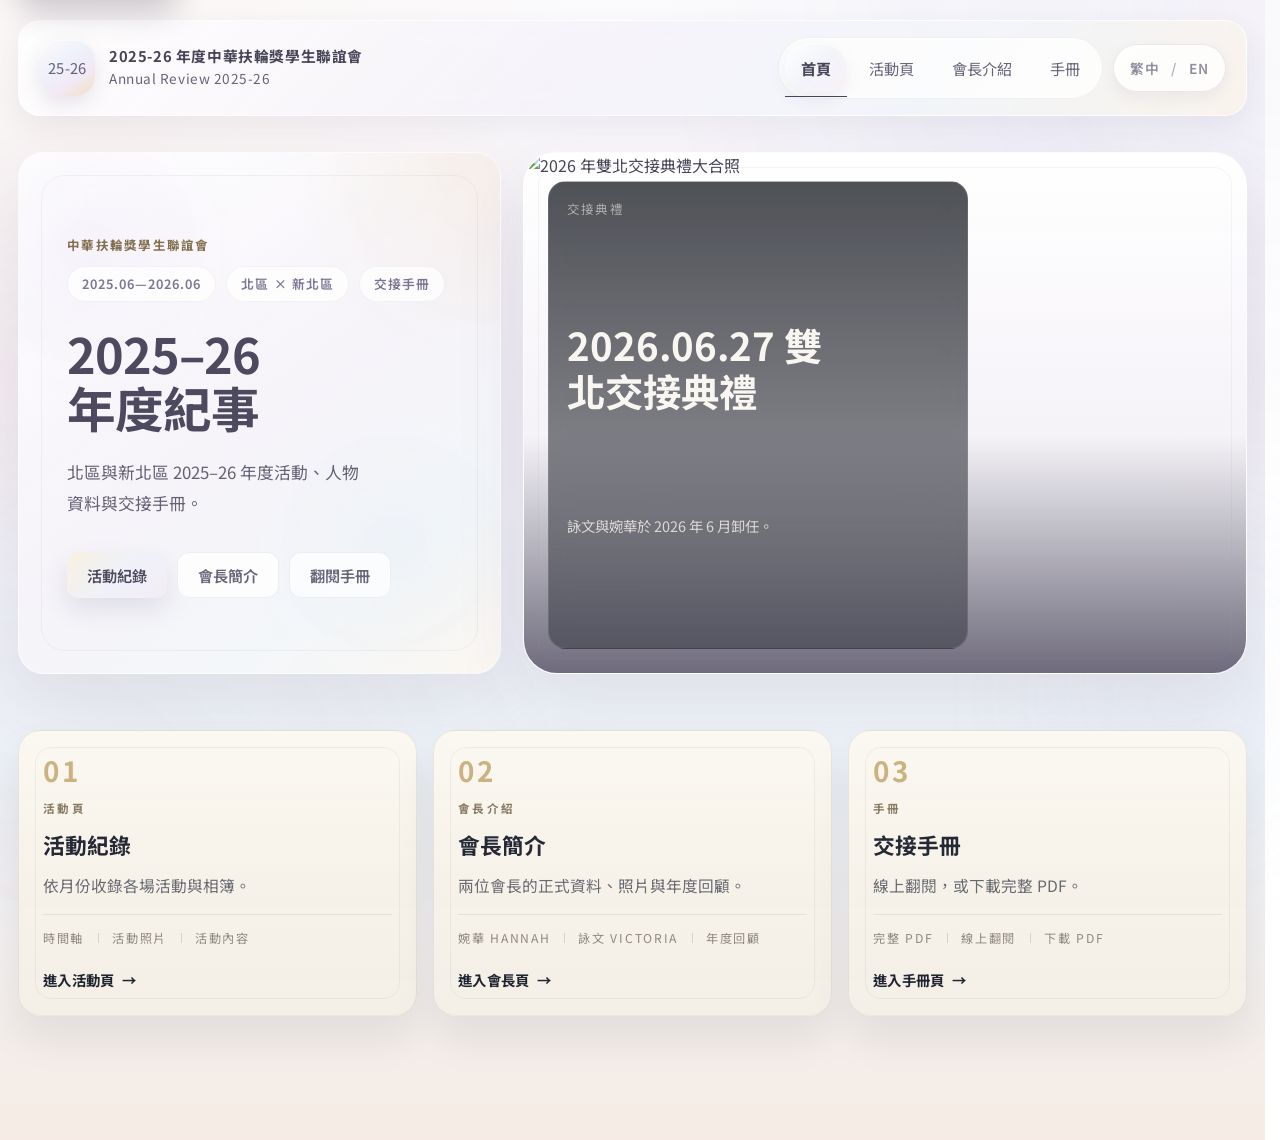
==== commit da598b1f: "Rewrite Rotary site copy in plain language" ====
--- a/rotary-25-26/index.html
+++ b/rotary-25-26/index.html
@@ -84,7 +84,7 @@
             </div>
             <h1 data-i18n="home.hero.title">2025–26 年度紀事</h1>
             <p class="hero-text" data-i18n-html="home.hero.textHtml">
-              中華扶輪獎學生聯誼會北區與新北區，一年的活動、人物與交接手冊，都收在這裡。
+              北區與新北區 2025–26 年度活動、人物資料與交接手冊。
             </p>
 
             <div class="hero-actions" aria-label="快速入口" data-i18n-attr="aria-label:home.hero.actionsAria">
@@ -119,7 +119,7 @@
               <div class="page-feature-copy home-feature-copy">
                 <span data-i18n="home.feature.label">交接典禮</span>
                 <strong data-i18n="home.feature.title">2026.06.27 雙北交接典禮</strong>
-                <p data-i18n="home.feature.text">2025–26 年度於此收束。</p>
+                <p data-i18n="home.feature.text">詠文與婉華於 2026 年 6 月卸任。</p>
               </div>
             </div>
           </div>
@@ -136,7 +136,7 @@
                 <span class="portal-index" aria-hidden="true">01</span>
                 <span class="portal-kicker" data-i18n="home.portal.activities.kicker">活動頁</span>
                 <h2 class="portal-title" data-i18n="home.portal.activities.title">活動紀錄</h2>
-                <p data-i18n="home.portal.activities.body">沿月份收錄各場活動與相簿。</p>
+                <p data-i18n="home.portal.activities.body">依月份收錄各場活動與相簿。</p>
                 <div class="portal-meta">
                   <span data-i18n="home.portal.activities.metaTimeline">時間軸</span>
                   <span data-i18n="home.portal.activities.metaPhotos">活動照片</span>
--- a/rotary-25-26/styles.css
+++ b/rotary-25-26/styles.css
@@ -392,6 +392,7 @@
 .brand-mark {
   display: inline-grid;
   place-items: center;
+  box-sizing: border-box;
   width: 56px;
   height: 56px;
   border-radius: 20px;
@@ -399,8 +400,11 @@
     linear-gradient(145deg, #fffafc 0%, #eef2fa 38%, #f2e9f6 68%, #f0dfc0 100%);
   color: #63607a;
   font-family: var(--font-site);
-  font-size: 1.38rem;
-  letter-spacing: 0.08em;
+  font-size: 0.92rem;
+  font-variant-numeric: tabular-nums;
+  line-height: 1;
+  letter-spacing: 0.01em;
+  white-space: nowrap;
   box-shadow:
     inset 0 1px 0 rgba(255, 255, 255, 0.6),
     0 8px 20px rgba(88, 84, 114, 0.14);
@@ -5401,7 +5405,7 @@
     width: 46px;
     height: 46px;
     border-radius: 16px;
-    font-size: 1.16rem;
+    font-size: 0.76rem;
   }
 
   .brand-copy {
@@ -6104,7 +6108,7 @@
     width: 42px;
     height: 42px;
     border-radius: 14px;
-    font-size: 1.02rem;
+    font-size: 0.7rem;
   }
 
   .brand-copy strong,
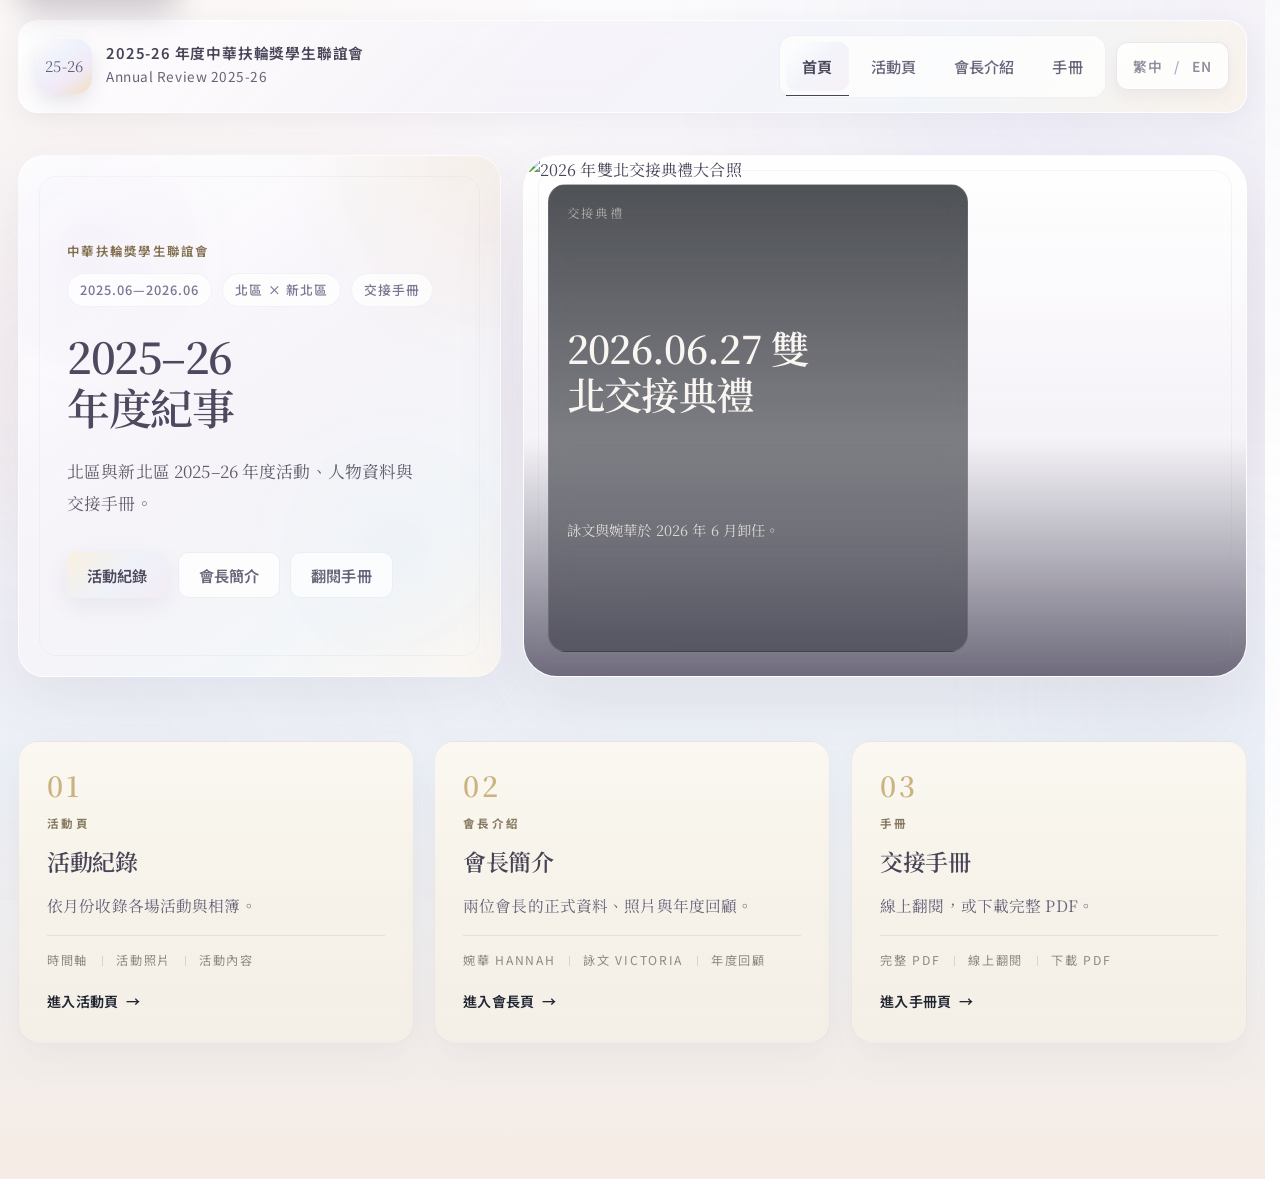
==== commit 36c49b9c: "Refine Rotary site typography and layout" ====
--- a/rotary-25-26/index.html
+++ b/rotary-25-26/index.html
@@ -32,10 +32,10 @@
     <link rel="preconnect" href="https://fonts.googleapis.com" />
     <link rel="preconnect" href="https://fonts.gstatic.com" crossorigin />
     <link
-      href="https://fonts.googleapis.com/css2?family=Noto+Sans+TC:wght@400;500;600;700;800&amp;display=swap"
+      href="https://fonts.googleapis.com/css2?family=Noto+Sans+TC:wght@400;500;600;700;800&amp;family=Noto+Serif+TC:wght@400;500;600;700&amp;display=swap"
       rel="stylesheet"
     />
-    <link rel="stylesheet" href="styles.css" />
+    <link rel="stylesheet" href="styles.css?v=20260824-editorial" />
   </head>
   <body class="page-home">
     <a class="skip-link" href="#top" data-i18n="common.skipLink">直接前往主要內容</a>
--- a/rotary-25-26/styles.css
+++ b/rotary-25-26/styles.css
@@ -34,7 +34,10 @@
   --champagne-strong: #e7d09e;
   --slate-soft: #ece8f6;
   --touch-target: 48px;
-  --font-site: "Noto Sans TC", "PingFang TC", "Microsoft JhengHei", sans-serif;
+  --font-display: "Noto Serif TC", "Songti TC", "STSong", serif;
+  --font-body: "Noto Serif TC", "Songti TC", "STSong", serif;
+  --font-ui: "Noto Sans TC", "PingFang TC", "Microsoft JhengHei", sans-serif;
+  --font-site: var(--font-body);
 }
 
 *,
@@ -7108,3 +7111,553 @@
   letter-spacing: -0.035em;
   white-space: nowrap;
 }
+
+/* Editorial typography and spacing polish */
+body {
+  font-family: var(--font-body);
+  font-size: 1rem;
+  line-height: 1.76;
+  letter-spacing: 0.008em;
+  font-kerning: normal;
+}
+
+button,
+input,
+select,
+textarea,
+.topbar,
+.eyebrow,
+.home-hero-meta,
+.hero-action,
+.hero-ledger-item span,
+.portal-kicker,
+.portal-meta,
+.portal-cta,
+.leader-role,
+.leader-meta dt,
+.leader-photo figcaption,
+.manual-meta,
+.manual-actions,
+.manual-preview-copy span,
+.filter-chip,
+.filter-hint,
+.archive-note,
+.timeline-rail,
+.card-topline,
+.card-meta-pills,
+.card-scene,
+.tag-row,
+.card-bottom,
+.detail-close,
+.detail-kicker,
+.activity-block-date,
+.activity-block-tags,
+.detail-info span,
+.detail-links,
+.detail-hero-badge span {
+  font-family: var(--font-ui);
+}
+
+.hero h1,
+.archive-head .archive-title,
+.portal-section h2,
+.portal-body .portal-title,
+.manual-panel h2,
+.manual-reader-header h2,
+.manual-preview-copy strong,
+.leaders-section h2,
+.leader-head h3,
+.leader-quote,
+.page-feature-copy strong,
+.leaders-visual-copy strong,
+.card-body .card-title,
+.detail-meta h2,
+.detail-section-head h3,
+.activity-block h3,
+.footnote-panel h3 {
+  font-family: var(--font-display);
+  font-weight: 600;
+  letter-spacing: -0.018em;
+}
+
+.hero-text,
+.portal-body p,
+.portal-intro,
+.manual-intro,
+.manual-reader-intro,
+.leaders-intro,
+.leader-summary,
+.archive-intro,
+.card-excerpt,
+.detail-summary,
+.activity-block-content,
+.activity-block-list,
+.gallery-item figcaption,
+.generated-plate .plate-caption,
+.footnote-panel p {
+  font-family: var(--font-body);
+  font-weight: 400;
+}
+
+.topbar,
+body.page-home .topbar {
+  top: 14px;
+  margin-bottom: 42px;
+  padding: 14px 17px;
+  border-radius: 20px;
+  box-shadow: 0 8px 26px rgba(76, 72, 98, 0.065);
+}
+
+.brand-mark {
+  border-radius: 16px;
+  box-shadow: 0 6px 18px rgba(88, 84, 114, 0.1);
+}
+
+.brand-copy strong {
+  font-weight: 600;
+  letter-spacing: 0.055em;
+}
+
+.topbar-nav,
+body.page-home .topbar-nav {
+  border-radius: 14px;
+  box-shadow: none;
+}
+
+.topbar-nav a {
+  border-radius: 10px;
+  font-weight: 500;
+}
+
+.topbar-nav a[aria-current="page"],
+body.page-home .topbar-nav a[aria-current="page"] {
+  font-weight: 600;
+  box-shadow: none;
+}
+
+.lang-toggle {
+  border-radius: 12px;
+  box-shadow: none;
+}
+
+.hero {
+  gap: 32px;
+  margin-bottom: 64px;
+}
+
+.hero-copy,
+body.page-home .hero-copy {
+  border-radius: 26px;
+  box-shadow: 0 22px 58px rgba(76, 72, 98, 0.07);
+}
+
+.hero-copy::before,
+body.page-home .hero-copy::before {
+  inset: 20px;
+  border-radius: 17px;
+  opacity: 0.72;
+}
+
+.hero h1 {
+  font-weight: 600;
+  letter-spacing: -0.025em;
+}
+
+body.page-home .hero h1 {
+  max-width: 9ch;
+  font-size: clamp(2.25rem, 3.35vw, 3.45rem);
+  font-weight: 600;
+  line-height: 1.18;
+  letter-spacing: -0.035em;
+}
+
+.hero-text,
+body.page-home .hero-text {
+  color: rgba(74, 71, 88, 0.88);
+  line-height: 1.95;
+}
+
+body.page-home .hero-text {
+  max-width: 39ch;
+}
+
+.eyebrow {
+  font-weight: 600;
+  letter-spacing: 0.16em;
+}
+
+.home-hero-meta span,
+body.page-home .home-hero-meta span {
+  min-height: 34px;
+  padding-inline: 12px;
+  font-weight: 500;
+}
+
+.hero-action,
+body.page-home .hero-action {
+  border-radius: 10px;
+  box-shadow: none;
+  font-weight: 600;
+}
+
+body.page-home .hero-action-primary {
+  box-shadow: 0 8px 22px rgba(93, 89, 118, 0.09);
+}
+
+.portal-section,
+.leaders-section {
+  gap: 28px;
+  margin-bottom: 64px;
+}
+
+.portal-grid,
+body.page-home .portal-grid {
+  gap: 20px;
+}
+
+.portal-card,
+body.page-home .portal-card,
+.leader-card,
+.manual-panel,
+.manual-reader {
+  border-color: rgba(115, 108, 143, 0.09);
+  border-radius: 20px;
+  box-shadow: 0 14px 38px rgba(76, 72, 98, 0.055);
+}
+
+.portal-card::before,
+body.page-home .portal-card::before,
+.leader-card::before {
+  display: none;
+}
+
+.portal-body,
+body.page-home .portal-body,
+body.page-home .portal-card--home-minimal .portal-body {
+  gap: 13px;
+  padding: 30px 28px 28px;
+}
+
+.portal-index,
+body.page-home .portal-index {
+  font-family: var(--font-display);
+  font-weight: 600;
+}
+
+.portal-body .portal-title,
+body.page-home .portal-body .portal-title {
+  color: var(--ink);
+  font-size: clamp(1.42rem, 1.8vw, 1.66rem);
+  line-height: 1.38;
+}
+
+.portal-body p,
+body.page-home .portal-body p {
+  color: var(--ink-soft);
+  font-size: 0.98rem;
+  line-height: 1.86;
+}
+
+.portal-meta,
+body.page-home .portal-meta {
+  margin-top: 2px;
+}
+
+.portal-cta,
+body.page-home .portal-cta {
+  margin-top: 5px;
+  font-size: 0.88rem;
+  font-weight: 600;
+}
+
+.manual-panel {
+  gap: 32px;
+  padding: clamp(30px, 3vw, 42px);
+}
+
+.manual-panel h2,
+.manual-reader-header h2,
+.leaders-section h2,
+.portal-section h2 {
+  line-height: 1.3;
+}
+
+.manual-preview,
+.manual-reader-page,
+.leader-photo {
+  border-color: rgba(115, 108, 143, 0.11);
+  border-radius: 15px;
+  box-shadow: 0 12px 30px rgba(76, 72, 98, 0.06);
+}
+
+.manual-reader-header {
+  padding-bottom: 26px;
+}
+
+.leaders-section {
+  gap: 30px;
+}
+
+.leader-grid--two {
+  gap: 24px;
+}
+
+.leader-card {
+  gap: 20px;
+  padding: clamp(28px, 3vw, 36px);
+}
+
+.leader-head h3 {
+  font-size: clamp(1.56rem, 2vw, 1.86rem);
+}
+
+.leader-number {
+  font-family: var(--font-display);
+  font-weight: 600;
+}
+
+.leader-role {
+  padding: 5px 10px;
+  border-radius: 7px;
+  font-weight: 600;
+  letter-spacing: 0.1em;
+}
+
+.leader-meta div {
+  padding-bottom: 14px;
+}
+
+.leader-meta dd,
+.leader-summary {
+  line-height: 1.86;
+}
+
+.leader-quote {
+  border-left-width: 2px;
+  font-size: 1.05rem;
+  line-height: 1.9;
+}
+
+.archive-head {
+  gap: 36px;
+  padding: clamp(30px, 3vw, 42px);
+  border-color: rgba(115, 108, 143, 0.09);
+  border-radius: 24px;
+  box-shadow: 0 16px 42px rgba(76, 72, 98, 0.06);
+}
+
+.archive-copy {
+  gap: 16px;
+}
+
+body.page-activities .archive-head .archive-title {
+  font-family: var(--font-display);
+  font-weight: 600;
+  letter-spacing: -0.025em;
+}
+
+.archive-intro {
+  color: var(--ink-soft);
+  line-height: 1.92;
+}
+
+.archive-actions {
+  padding: 18px 20px;
+  border-color: rgba(115, 108, 143, 0.08);
+  border-radius: 16px;
+  box-shadow: none;
+}
+
+.filter-chip {
+  border-radius: 9px;
+  font-weight: 500;
+}
+
+.timeline-shell {
+  border-color: rgba(115, 108, 143, 0.09);
+  border-radius: 19px;
+  box-shadow: 0 14px 38px rgba(76, 72, 98, 0.055);
+}
+
+.timeline-stamp {
+  font-family: var(--font-display);
+  font-weight: 600;
+  box-shadow: 0 8px 20px rgba(96, 92, 128, 0.06);
+}
+
+.card-body {
+  gap: 17px;
+  padding: clamp(25px, 2.6vw, 32px);
+}
+
+.card-body .card-title {
+  font-size: clamp(1.46rem, 2vw, 1.72rem);
+  line-height: 1.4;
+}
+
+.card-excerpt {
+  line-height: 1.9;
+}
+
+.card-chapter,
+.card-badge,
+.tag,
+.card-cta {
+  font-family: var(--font-ui);
+}
+
+.card-chapter,
+.card-badge,
+.tag {
+  border-radius: 7px;
+}
+
+.card-cta {
+  border-radius: 9px;
+  font-weight: 600;
+}
+
+body.page-activities .detail-panel {
+  font-family: var(--font-body);
+}
+
+body.page-activities .detail-meta h2 {
+  font-weight: 600;
+  line-height: 1.2;
+}
+
+body.page-activities .detail-summary,
+body.page-activities .activity-block-content > p:not(.activity-block-date),
+body.page-activities .activity-block-list li,
+body.page-activities .gallery-item figcaption {
+  line-height: 1.9;
+}
+
+body.page-activities .detail-section-head h3,
+body.page-activities .activity-block h3 {
+  font-weight: 600;
+}
+
+@media (max-width: 820px) {
+  body {
+    line-height: 1.72;
+  }
+
+  .topbar,
+  body.page-home .topbar {
+    top: 8px;
+    margin-bottom: 26px;
+    border-radius: 17px;
+  }
+
+  .hero {
+    gap: 20px;
+    margin-bottom: 44px;
+  }
+
+  .hero-copy,
+  body.page-home .hero-copy,
+  body.page-leaders .hero-copy,
+  body.page-handbook .hero-copy {
+    padding: 34px 28px;
+    border-radius: 21px;
+  }
+
+  .hero-copy::before,
+  body.page-home .hero-copy::before {
+    inset: 14px;
+    border-radius: 14px;
+  }
+
+  body.page-home .hero h1 {
+    max-width: 10ch;
+    font-size: clamp(2.1rem, 9.2vw, 2.85rem);
+    line-height: 1.22;
+  }
+
+  .hero-text,
+  body.page-home .hero-text {
+    font-size: 1rem;
+    line-height: 1.86;
+  }
+
+  .portal-section,
+  .leaders-section {
+    gap: 22px;
+    margin-bottom: 46px;
+  }
+
+  .portal-grid,
+  body.page-home .portal-grid,
+  .leader-grid--two {
+    gap: 16px;
+  }
+
+  .portal-body,
+  body.page-home .portal-body,
+  body.page-home .portal-card--home-minimal .portal-body,
+  .leader-card {
+    padding: 26px 23px;
+  }
+
+  .archive-head {
+    gap: 24px;
+    padding: 28px 24px;
+    border-radius: 21px;
+  }
+
+  .timeline-shell {
+    border-radius: 17px;
+  }
+
+  body.page-activities .detail-meta h2 {
+    font-size: clamp(1.94rem, 8.6vw, 2.7rem);
+    line-height: 1.2;
+  }
+
+  body.page-activities .detail-article-header,
+  body.page-activities .detail-body {
+    width: calc(100% - 40px);
+  }
+}
+
+@media (max-width: 430px) {
+  .brand-copy strong,
+  .brand-copy--home strong {
+    display: -webkit-box;
+    overflow: hidden;
+    font-size: 0.74rem;
+    line-height: 1.28;
+    text-overflow: clip;
+    white-space: normal;
+    -webkit-box-orient: vertical;
+    -webkit-line-clamp: 2;
+  }
+
+  .hero-copy,
+  body.page-home .hero-copy,
+  body.page-leaders .hero-copy,
+  body.page-handbook .hero-copy {
+    padding: 30px 22px;
+  }
+
+  body.page-home .hero h1 {
+    font-size: clamp(2rem, 10.4vw, 2.58rem);
+  }
+
+  .portal-body,
+  body.page-home .portal-body,
+  body.page-home .portal-card--home-minimal .portal-body,
+  .leader-card {
+    padding: 24px 21px;
+  }
+
+  .archive-head {
+    padding: 26px 20px;
+  }
+
+  body.page-activities .detail-article-header,
+  body.page-activities .detail-body {
+    width: calc(100% - 32px);
+  }
+}
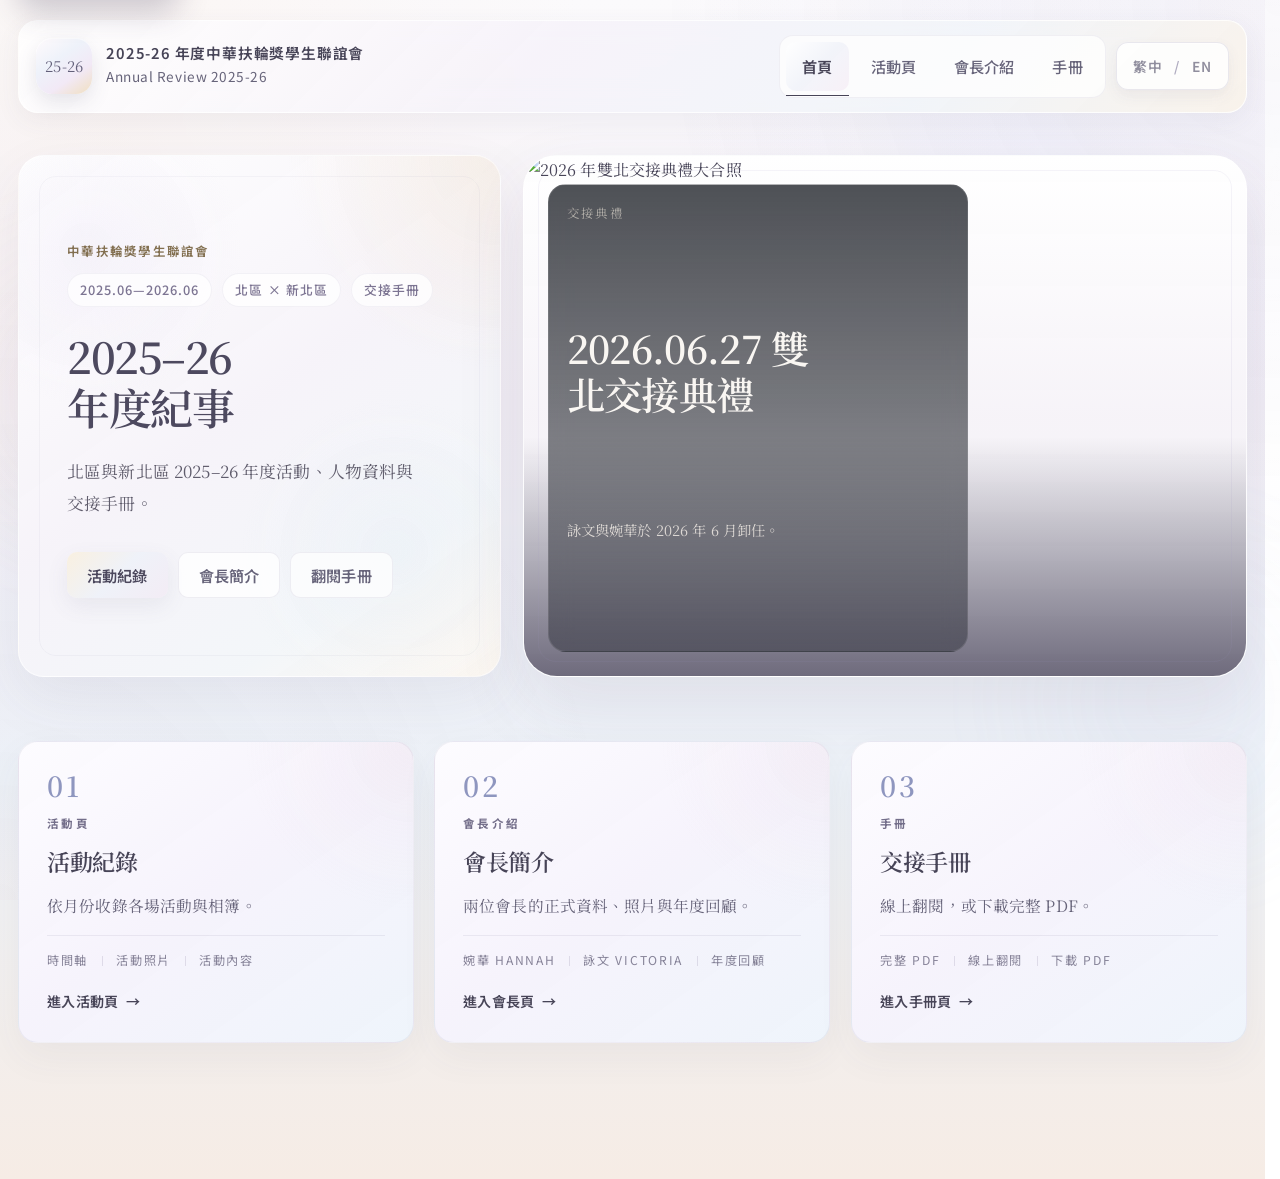
==== commit 3e1d4350: "Align Rotary homepage card colors" ====
--- a/rotary-25-26/index.html
+++ b/rotary-25-26/index.html
@@ -35,7 +35,7 @@
       href="https://fonts.googleapis.com/css2?family=Noto+Sans+TC:wght@400;500;600;700;800&amp;family=Noto+Serif+TC:wght@400;500;600;700&amp;display=swap"
       rel="stylesheet"
     />
-    <link rel="stylesheet" href="styles.css?v=20260824-editorial" />
+    <link rel="stylesheet" href="styles.css?v=20260824-pearl-cards" />
   </head>
   <body class="page-home">
     <a class="skip-link" href="#top" data-i18n="common.skipLink">直接前往主要內容</a>
--- a/rotary-25-26/styles.css
+++ b/rotary-25-26/styles.css
@@ -1839,10 +1839,11 @@
 
 body.page-home .portal-card {
   border-radius: 22px;
-  border-color: rgba(28, 33, 43, 0.08);
+  border-color: rgba(115, 108, 143, 0.11);
   background:
-    linear-gradient(180deg, rgba(251, 248, 241, 0.98), rgba(246, 242, 233, 0.97), rgba(243, 239, 230, 0.96));
-  box-shadow: 0 22px 42px rgba(25, 28, 34, 0.08);
+    radial-gradient(circle at 100% 0%, rgba(228, 207, 215, 0.16), transparent 34%),
+    linear-gradient(145deg, rgba(253, 252, 255, 0.99), rgba(246, 243, 252, 0.98) 48%, rgba(238, 244, 251, 0.97));
+  box-shadow: 0 18px 42px rgba(76, 72, 98, 0.07);
 }
 
 body.page-home .portal-card::before {
@@ -1870,13 +1871,13 @@
 }
 
 body.page-home .portal-index {
-  color: rgba(196, 167, 110, 0.86);
+  color: rgba(128, 137, 182, 0.88);
   font-size: 1.74rem;
   letter-spacing: 0.1em;
 }
 
 body.page-home .portal-kicker {
-  color: rgba(126, 112, 85, 0.92);
+  color: rgba(89, 84, 116, 0.84);
   font-size: 0.72rem;
   letter-spacing: 0.2em;
 }
@@ -1884,7 +1885,7 @@
 body.page-home .portal-meta {
   gap: 10px 14px;
   padding-top: 14px;
-  border-top: 1px solid rgba(28, 33, 43, 0.08);
+  border-top: 1px solid rgba(115, 108, 143, 0.11);
 }
 
 body.page-home .portal-meta span {
@@ -1893,7 +1894,7 @@
   padding: 0;
   border: 0;
   background: none;
-  color: rgba(104, 97, 84, 0.72);
+  color: rgba(92, 88, 113, 0.72);
   font-size: 0.76rem;
   letter-spacing: 0.14em;
   text-transform: uppercase;
@@ -1910,13 +1911,13 @@
   top: 50%;
   width: 1px;
   height: 10px;
-  background: rgba(28, 33, 43, 0.14);
+  background: rgba(115, 108, 143, 0.18);
   transform: translateY(-50%);
 }
 
 body.page-home .portal-cta {
   margin-top: 6px;
-  color: #1f2430;
+  color: var(--ink);
   font-size: 0.9rem;
   letter-spacing: 0.02em;
 }
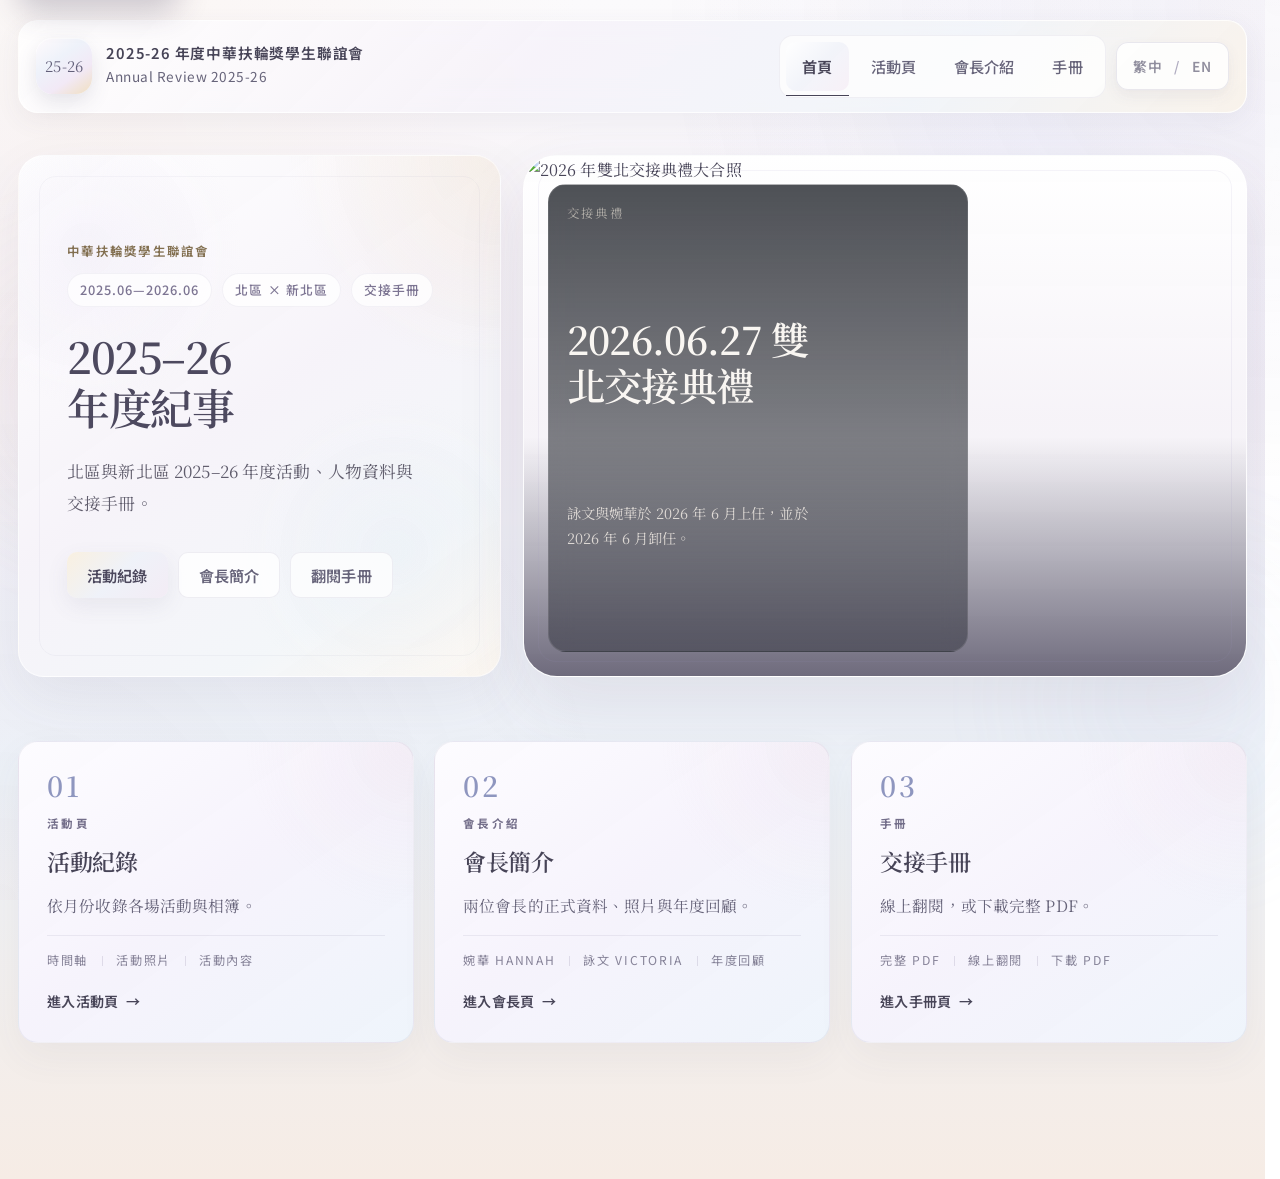
==== commit 9308c869: "Update Rotary handover term copy" ====
--- a/rotary-25-26/index.html
+++ b/rotary-25-26/index.html
@@ -119,7 +119,7 @@
               <div class="page-feature-copy home-feature-copy">
                 <span data-i18n="home.feature.label">交接典禮</span>
                 <strong data-i18n="home.feature.title">2026.06.27 雙北交接典禮</strong>
-                <p data-i18n="home.feature.text">詠文與婉華於 2026 年 6 月卸任。</p>
+                <p data-i18n="home.feature.text">詠文與婉華於 2026 年 6 月上任，並於 2026 年 6 月卸任。</p>
               </div>
             </div>
           </div>
@@ -180,7 +180,7 @@
       </main>
     </div>
 
-    <script src="i18n-data.js"></script>
+    <script src="i18n-data.js?v=20260825-home-copy"></script>
     <script src="i18n.js"></script>
   </body>
 </html>
--- a/rotary-25-26/styles.css
+++ b/rotary-25-26/styles.css
@@ -7662,3 +7662,491 @@
     width: calc(100% - 32px);
   }
 }
+
+/* Unified activity detail article */
+body.page-activities .detail-panel {
+  --detail-page-width: 1160px;
+  --detail-copy-width: 720px;
+  --detail-side-width: 300px;
+  color: #4d4958;
+}
+
+body.page-activities .detail-scroll {
+  overscroll-behavior: contain;
+  scroll-behavior: smooth;
+}
+
+body.page-activities .detail-article-header {
+  width: min(900px, calc(100% - 72px));
+  padding: 94px 0 46px;
+}
+
+body.page-activities .detail-kicker {
+  margin: 0 0 16px;
+  color: var(--detail-accent);
+  font-size: 0.72rem;
+  font-weight: 700;
+  line-height: 1.5;
+  letter-spacing: 0.16em;
+}
+
+body.page-activities .detail-meta h2 {
+  max-width: 15ch;
+  color: #3f3b4b;
+  font-size: clamp(2.65rem, 4.5vw, 4.35rem);
+  font-weight: 600;
+  line-height: 1.16;
+  letter-spacing: -0.025em;
+}
+
+body.page-activities .detail-summary {
+  max-width: 62ch;
+  margin: 22px 0 0;
+  color: #696573;
+  font-size: clamp(1rem, 0.3vw + 0.96rem, 1.12rem);
+  line-height: 1.86;
+}
+
+body.page-activities .detail-hero {
+  width: min(var(--detail-page-width), calc(100% - 72px));
+  border: 1px solid rgba(77, 73, 88, 0.08);
+  border-radius: 20px;
+  background: #efede9;
+  box-shadow: 0 18px 48px rgba(55, 51, 69, 0.11);
+}
+
+body.page-activities .detail-hero img,
+body.page-activities .detail-hero .generated-cover {
+  max-height: min(720px, 72vh);
+}
+
+body.page-activities .detail-hero img {
+  object-fit: contain;
+}
+
+body.page-activities .detail-hero-badge {
+  left: 24px;
+  bottom: 22px;
+}
+
+body.page-activities .detail-body {
+  width: min(1080px, calc(100% - 72px));
+  padding: 68px 0 108px;
+}
+
+body.page-activities .detail-reading-layout {
+  grid-template-columns: minmax(0, var(--detail-copy-width)) minmax(260px, var(--detail-side-width));
+  gap: clamp(52px, 6vw, 76px);
+}
+
+body.page-activities .detail-main,
+body.page-activities .detail-activities,
+body.page-activities .detail-gallery,
+body.page-activities .activity-block-content {
+  min-width: 0;
+}
+
+body.page-activities .detail-aside {
+  top: 24px;
+  gap: 20px;
+  padding: 24px;
+  border: 1px solid rgba(77, 73, 88, 0.1);
+  border-radius: 18px;
+  background: rgba(255, 255, 255, 0.72);
+  box-shadow: 0 14px 40px rgba(55, 51, 69, 0.07);
+  backdrop-filter: blur(12px);
+}
+
+body.page-activities .detail-aside .detail-info {
+  gap: 0;
+}
+
+body.page-activities .detail-aside .info-card,
+body.page-activities .detail-aside .info-card:last-child {
+  padding: 14px 0;
+  border-bottom: 1px solid rgba(77, 73, 88, 0.09);
+}
+
+body.page-activities .detail-aside .info-card:first-child {
+  padding-top: 0;
+}
+
+body.page-activities .detail-aside .info-card:last-child {
+  padding-bottom: 0;
+  border-bottom: 0;
+}
+
+body.page-activities .detail-aside .info-card span {
+  margin-bottom: 5px;
+  color: #9994a2;
+  font-size: 0.66rem;
+  font-weight: 700;
+  line-height: 1.45;
+  letter-spacing: 0.14em;
+}
+
+body.page-activities .detail-aside .info-card p {
+  color: #55515f;
+  font-size: 0.89rem;
+  line-height: 1.66;
+  overflow-wrap: anywhere;
+}
+
+body.page-activities .detail-aside .detail-tags {
+  gap: 7px;
+  padding-top: 2px;
+}
+
+body.page-activities .detail-aside .tag {
+  min-height: 32px;
+  padding: 6px 10px;
+  border: 1px solid rgba(77, 73, 88, 0.09);
+  border-radius: 999px;
+  background: rgba(248, 246, 242, 0.9);
+  color: #6e6977;
+  font-size: 0.72rem;
+}
+
+body.page-activities .detail-aside .detail-links {
+  gap: 8px;
+  padding-top: 2px;
+}
+
+body.page-activities .detail-aside .detail-links a {
+  min-height: 46px;
+  padding: 10px 13px;
+  border: 1px solid rgba(77, 73, 88, 0.14);
+  border-radius: 10px;
+  background: rgba(255, 255, 255, 0.82);
+  font-size: 0.82rem;
+  line-height: 1.45;
+}
+
+body.page-activities .detail-aside .detail-links a::after {
+  content: "↗";
+  flex: 0 0 auto;
+  margin-left: 12px;
+  font-size: 0.92rem;
+}
+
+body.page-activities .detail-aside .detail-links a.is-download::after {
+  content: "↓";
+}
+
+body.page-activities .detail-aside .detail-links a:hover,
+body.page-activities .detail-aside .detail-links a:focus-visible {
+  transform: translateY(-1px);
+  border-color: #4b4858;
+}
+
+body.page-activities .detail-section-head {
+  gap: 6px;
+  margin-bottom: 30px;
+  padding-top: 22px;
+  border-top: 2px solid #4b4858;
+}
+
+body.page-activities .detail-section-head .eyebrow {
+  color: var(--detail-accent);
+  font-size: 0.68rem;
+  font-weight: 700;
+  letter-spacing: 0.16em;
+}
+
+body.page-activities .detail-section-head h3 {
+  font-size: clamp(1.72rem, 2.2vw, 2.15rem);
+  line-height: 1.3;
+}
+
+body.page-activities .activity-block-grid {
+  gap: 48px;
+}
+
+body.page-activities .activity-block,
+body.page-activities .activity-block:not(.activity-block--with-visual) {
+  padding-bottom: 48px;
+}
+
+body.page-activities .activity-block-visual {
+  margin-bottom: 24px;
+  border: 1px solid rgba(77, 73, 88, 0.08);
+  border-radius: 15px;
+  background: #efede9;
+  box-shadow: 0 12px 34px rgba(55, 51, 69, 0.08);
+}
+
+body.page-activities .activity-block-visual img {
+  max-height: min(720px, 78vh);
+  object-fit: contain;
+}
+
+body.page-activities .activity-block-content {
+  gap: 11px;
+}
+
+body.page-activities .activity-block-date {
+  font-size: 0.69rem;
+  font-weight: 700;
+  line-height: 1.5;
+  letter-spacing: 0.14em;
+}
+
+body.page-activities .activity-block h4 {
+  max-width: 24ch;
+  margin: 0;
+  color: #403d4b;
+  font-family: var(--font-display);
+  font-size: clamp(1.42rem, 1.9vw, 1.78rem);
+  font-weight: 600;
+  line-height: 1.38;
+  letter-spacing: -0.018em;
+}
+
+body.page-activities .activity-block-content > p:not(.activity-block-date) {
+  max-width: 68ch;
+  color: #686471;
+  font-size: 1rem;
+  line-height: 1.84;
+}
+
+body.page-activities .activity-block-list {
+  margin-top: 9px;
+}
+
+body.page-activities .activity-block-list li {
+  padding: 12px 4px 12px 18px;
+  font-size: 0.95rem;
+  line-height: 1.72;
+}
+
+body.page-activities .detail-gallery {
+  margin-top: 68px;
+  padding-top: 0;
+  border-top: 0;
+}
+
+body.page-activities #detailActivities[hidden] + .detail-gallery {
+  margin-top: 0;
+}
+
+body.page-activities .gallery-grid {
+  grid-template-columns: repeat(2, minmax(0, 1fr));
+  gap: 30px 20px;
+}
+
+body.page-activities .gallery-item img,
+body.page-activities .gallery-item video,
+body.page-activities .generated-plate .generated-cover {
+  border: 1px solid rgba(77, 73, 88, 0.08);
+  border-radius: 14px;
+  box-shadow: 0 10px 28px rgba(55, 51, 69, 0.07);
+}
+
+body.page-activities .gallery-item img {
+  max-height: min(760px, 82vh);
+  object-fit: contain;
+}
+
+body.page-activities .gallery-item figcaption,
+body.page-activities .generated-plate .plate-caption {
+  padding: 9px 2px 0;
+  color: #85808c;
+  font-size: 0.8rem;
+  line-height: 1.62;
+}
+
+body.page-activities .detail-tags[hidden],
+body.page-activities .detail-links[hidden],
+body.page-activities .detail-gallery[hidden],
+body.page-activities #detailGallerySection[hidden] {
+  display: none;
+}
+
+@media (max-width: 1100px) {
+  body.page-activities .detail-body {
+    width: min(820px, calc(100% - 56px));
+  }
+
+  body.page-activities .detail-reading-layout {
+    grid-template-columns: minmax(0, 1fr);
+    gap: 52px;
+  }
+
+  body.page-activities .detail-aside {
+    order: -1;
+    padding: 24px 26px;
+  }
+
+  body.page-activities .detail-aside .detail-info {
+    grid-template-columns: repeat(2, minmax(0, 1fr));
+    column-gap: 26px;
+  }
+
+  body.page-activities .detail-aside .info-card:first-child {
+    padding-top: 14px;
+  }
+
+  body.page-activities .detail-aside .info-card:nth-last-child(-n + 2) {
+    border-bottom: 0;
+  }
+
+  body.page-activities .detail-aside .detail-links {
+    grid-template-columns: repeat(2, minmax(0, 1fr));
+  }
+}
+
+@media (max-width: 820px) {
+  body.page-activities .detail-article-header {
+    width: calc(100% - 44px);
+    padding: calc(76px + env(safe-area-inset-top, 0px)) 0 28px;
+  }
+
+  body.page-activities .detail-meta h2 {
+    max-width: none;
+    font-size: clamp(1.95rem, 8.8vw, 2.75rem);
+    line-height: 1.2;
+  }
+
+  body.page-activities .detail-summary {
+    margin-top: 15px;
+    font-size: 0.98rem;
+    line-height: 1.78;
+  }
+
+  body.page-activities .detail-hero {
+    width: calc(100% - 32px);
+    border-radius: 14px;
+  }
+
+  body.page-activities .detail-hero img,
+  body.page-activities .detail-hero .generated-cover {
+    max-height: none;
+  }
+
+  body.page-activities .detail-body {
+    width: calc(100% - 44px);
+    padding: 36px 0 calc(82px + env(safe-area-inset-bottom, 0px));
+  }
+
+  body.page-activities .detail-reading-layout {
+    gap: 48px;
+  }
+
+  body.page-activities .detail-aside {
+    gap: 18px;
+    padding: 22px;
+    border-radius: 15px;
+  }
+
+  body.page-activities .detail-aside .detail-info {
+    column-gap: 20px;
+  }
+
+  body.page-activities .detail-section-head {
+    margin-bottom: 24px;
+    padding-top: 18px;
+  }
+
+  body.page-activities .detail-section-head h3 {
+    font-size: 1.62rem;
+  }
+
+  body.page-activities .activity-block-grid {
+    gap: 40px;
+  }
+
+  body.page-activities .activity-block,
+  body.page-activities .activity-block:not(.activity-block--with-visual) {
+    padding-bottom: 38px;
+  }
+
+  body.page-activities .activity-block-visual {
+    margin-bottom: 20px;
+    border-radius: 13px;
+  }
+
+  body.page-activities .activity-block h4 {
+    font-size: 1.4rem;
+  }
+
+  body.page-activities .activity-block-content > p:not(.activity-block-date),
+  body.page-activities .activity-block-list li {
+    font-size: 0.98rem;
+  }
+
+  body.page-activities .detail-gallery {
+    margin-top: 52px;
+  }
+
+  body.page-activities .gallery-grid {
+    grid-template-columns: minmax(0, 1fr);
+    gap: 28px;
+  }
+
+  body.page-activities .gallery-grid > :first-child {
+    grid-column: auto;
+  }
+
+  body.page-activities .gallery-item img,
+  body.page-activities .gallery-item video,
+  body.page-activities .generated-plate .generated-cover {
+    max-height: none;
+    border-radius: 12px;
+  }
+}
+
+@media (max-width: 560px) {
+  body.page-activities .detail-article-header,
+  body.page-activities .detail-body {
+    width: calc(100% - 36px);
+  }
+
+  body.page-activities .detail-hero {
+    width: calc(100% - 24px);
+  }
+
+  body.page-activities .detail-aside {
+    padding: 20px;
+  }
+
+  body.page-activities .detail-aside .detail-info {
+    grid-template-columns: minmax(0, 1fr);
+  }
+
+  body.page-activities .detail-aside .info-card,
+  body.page-activities .detail-aside .info-card:first-child,
+  body.page-activities .detail-aside .info-card:nth-last-child(-n + 2) {
+    padding: 12px 0;
+    border-bottom: 1px solid rgba(77, 73, 88, 0.09);
+  }
+
+  body.page-activities .detail-aside .info-card:first-child {
+    padding-top: 0;
+  }
+
+  body.page-activities .detail-aside .info-card:last-child {
+    padding-bottom: 0;
+    border-bottom: 0;
+  }
+
+  body.page-activities .detail-aside .detail-links {
+    grid-template-columns: minmax(0, 1fr);
+  }
+}
+
+@media (max-width: 390px) {
+  body.page-activities .detail-article-header,
+  body.page-activities .detail-body {
+    width: calc(100% - 32px);
+  }
+
+  body.page-activities .detail-meta h2 {
+    font-size: clamp(1.82rem, 8.7vw, 2.3rem);
+  }
+
+  body.page-activities .detail-summary,
+  body.page-activities .activity-block-content > p:not(.activity-block-date),
+  body.page-activities .activity-block-list li {
+    font-size: 0.96rem;
+  }
+}
